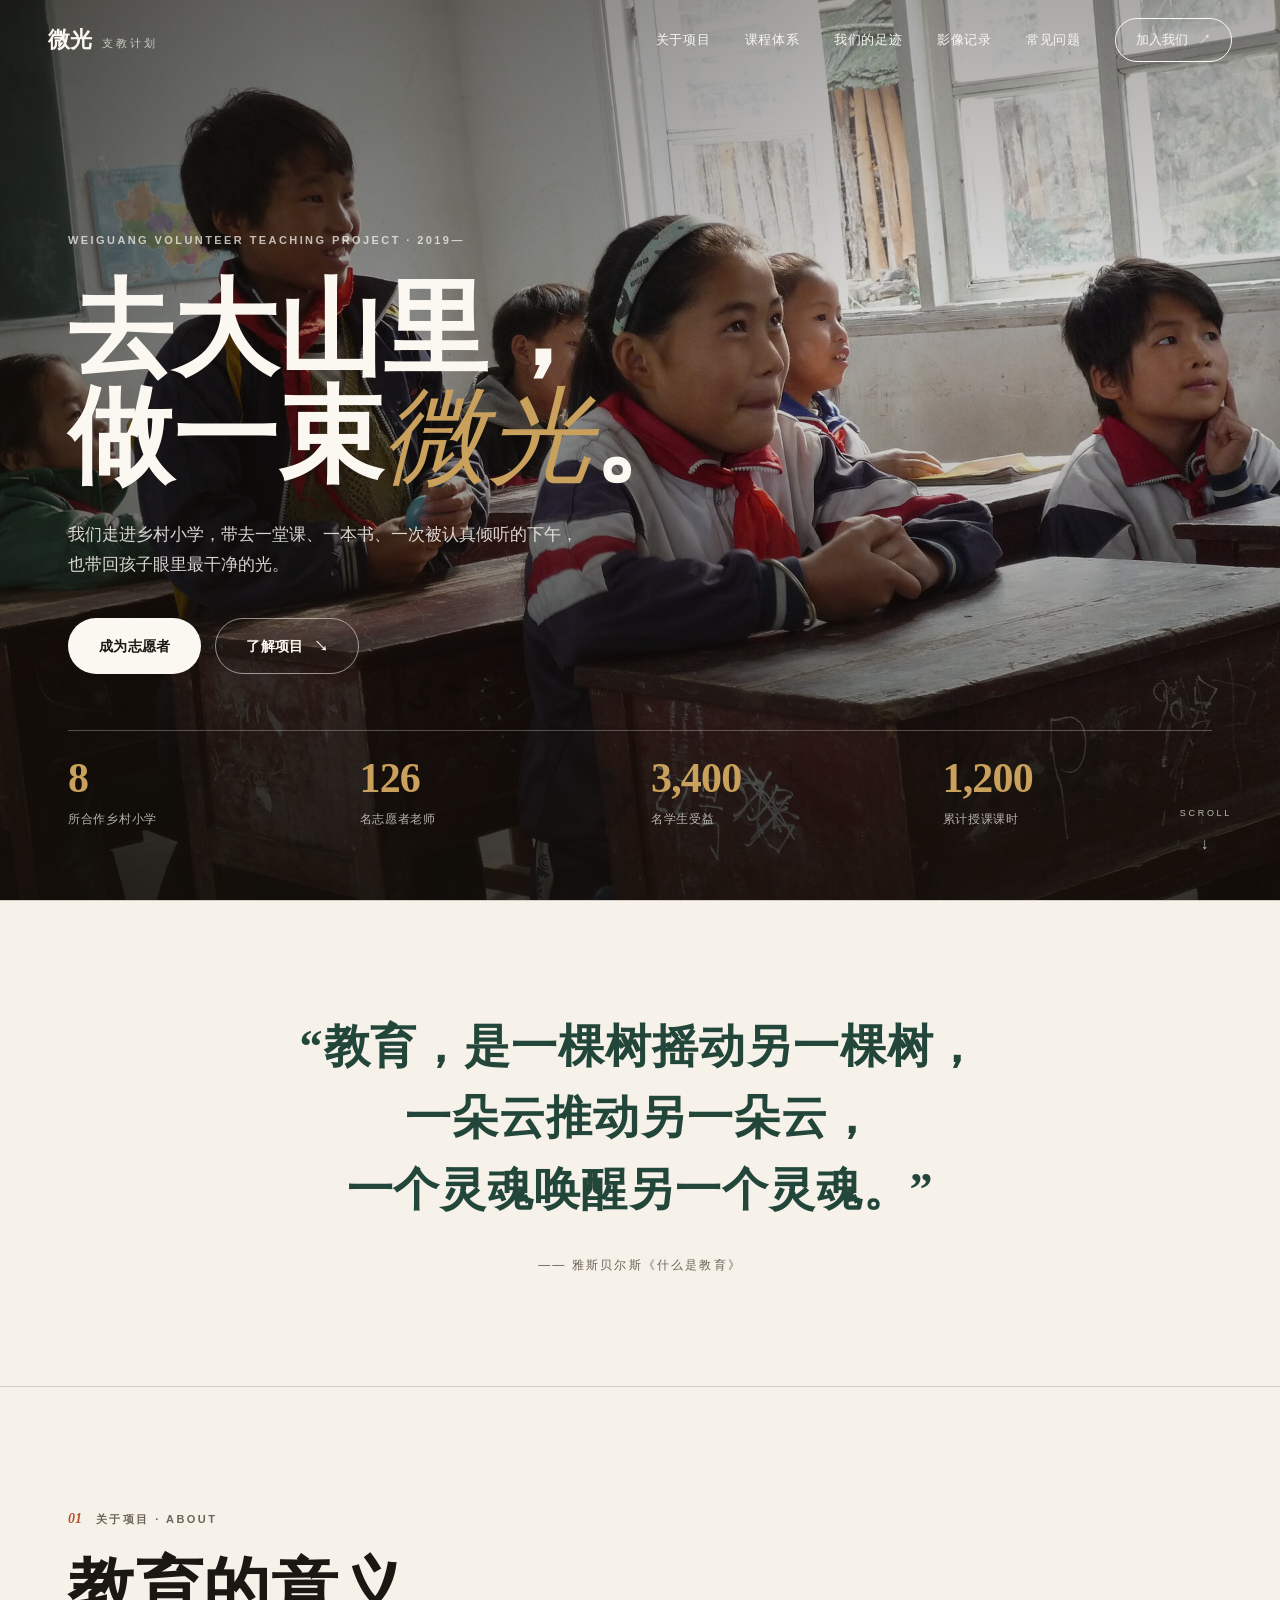
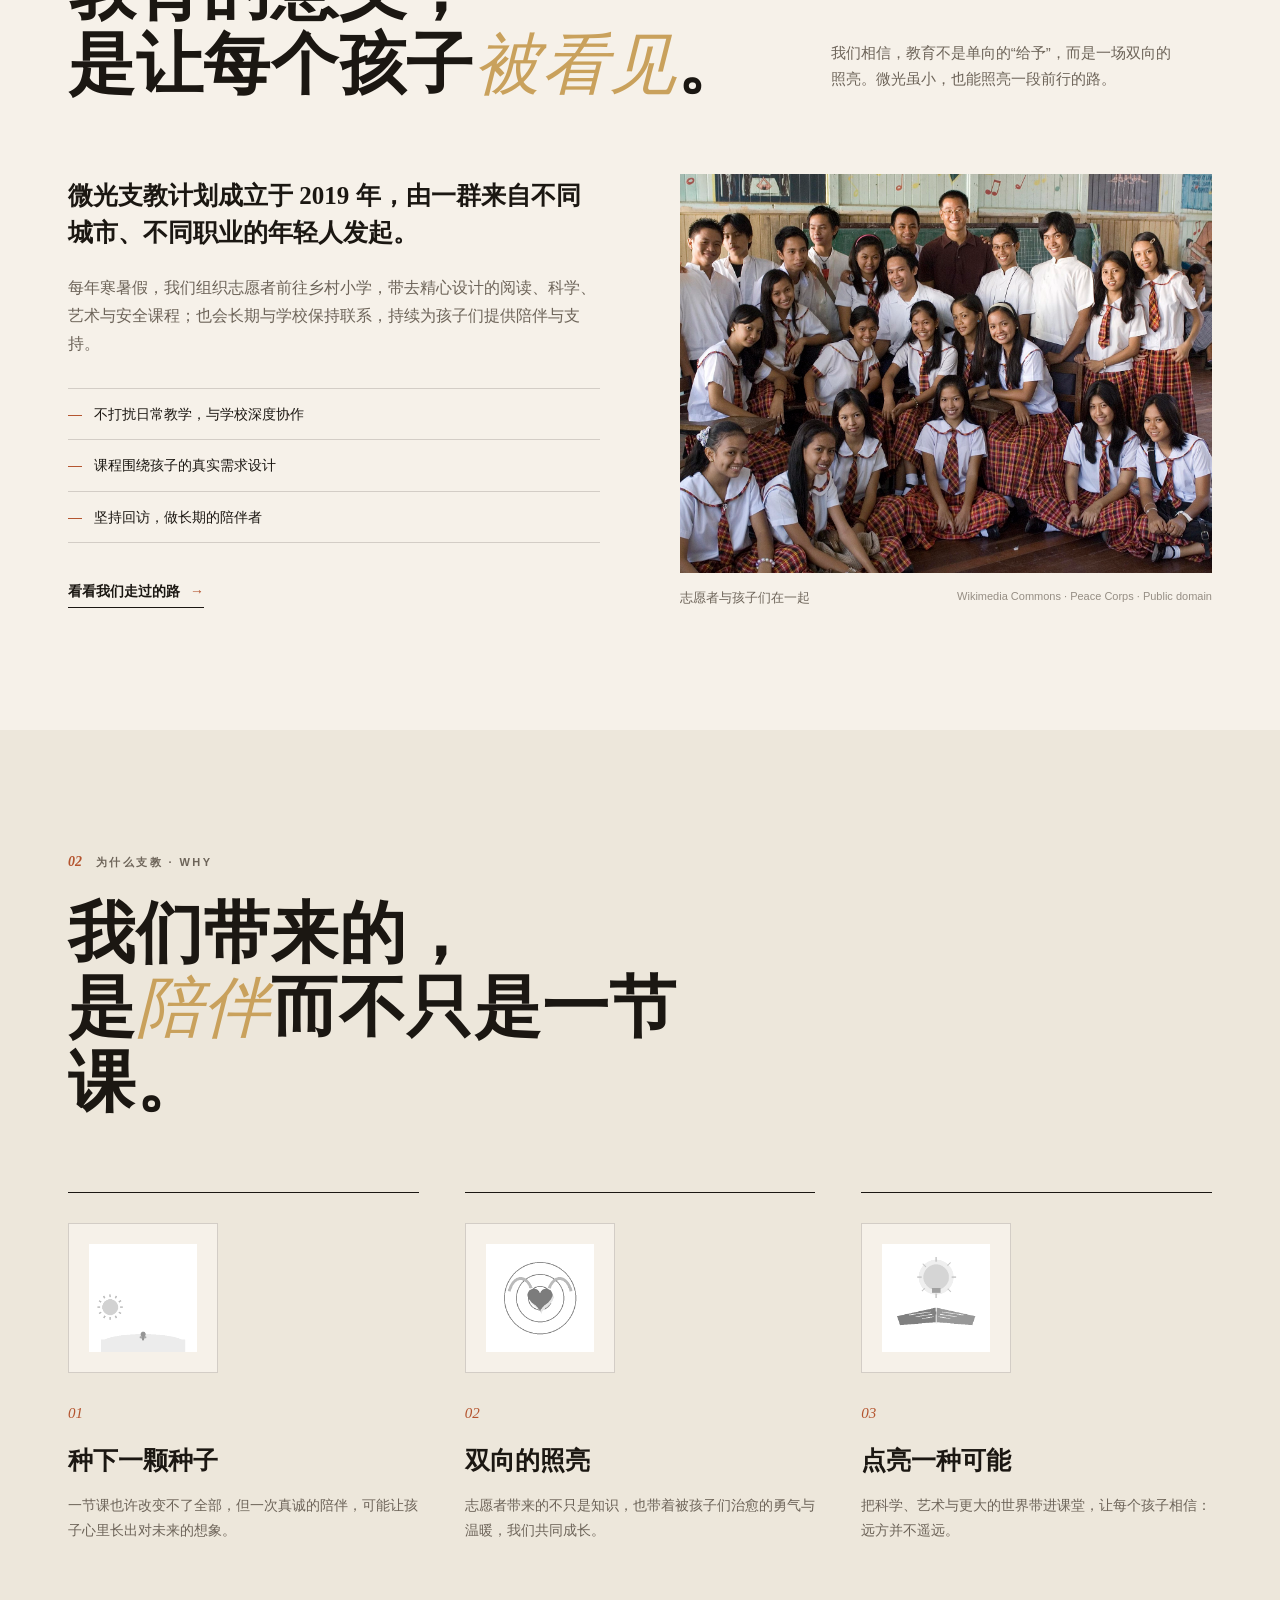
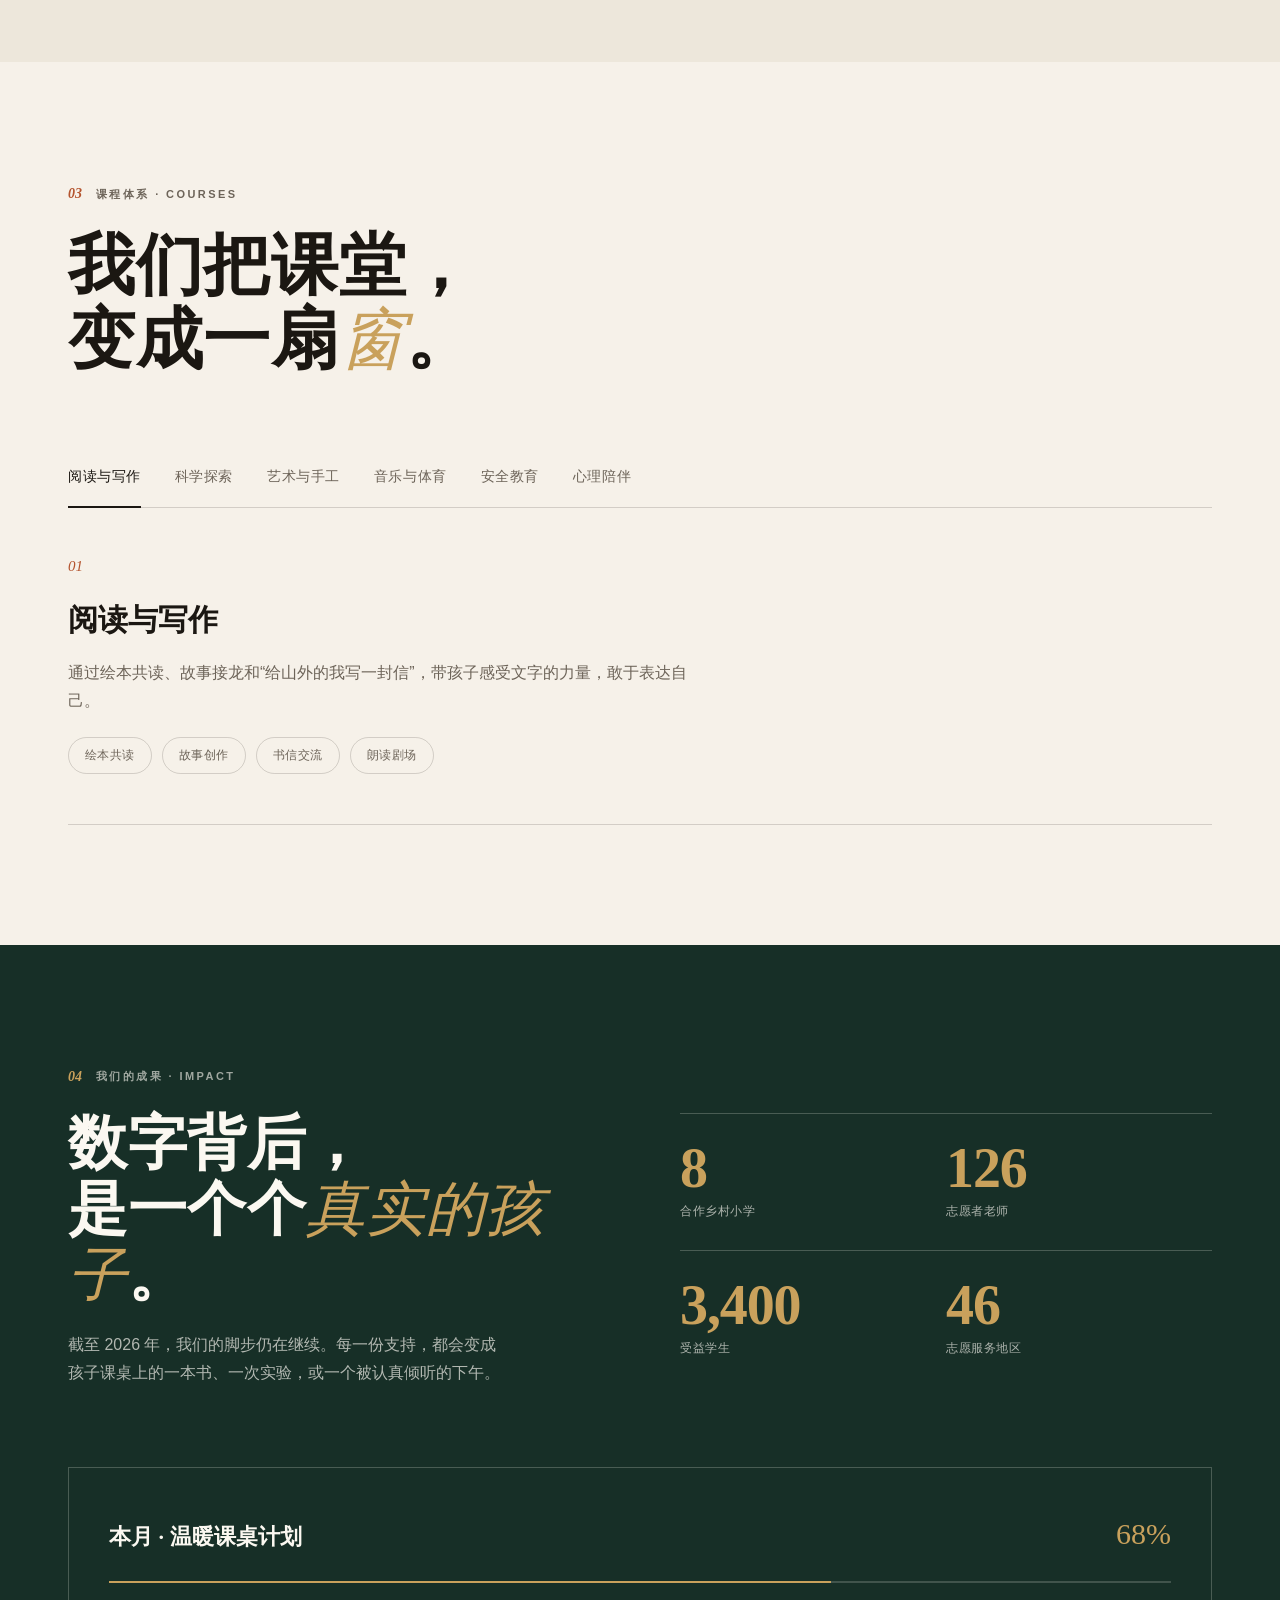
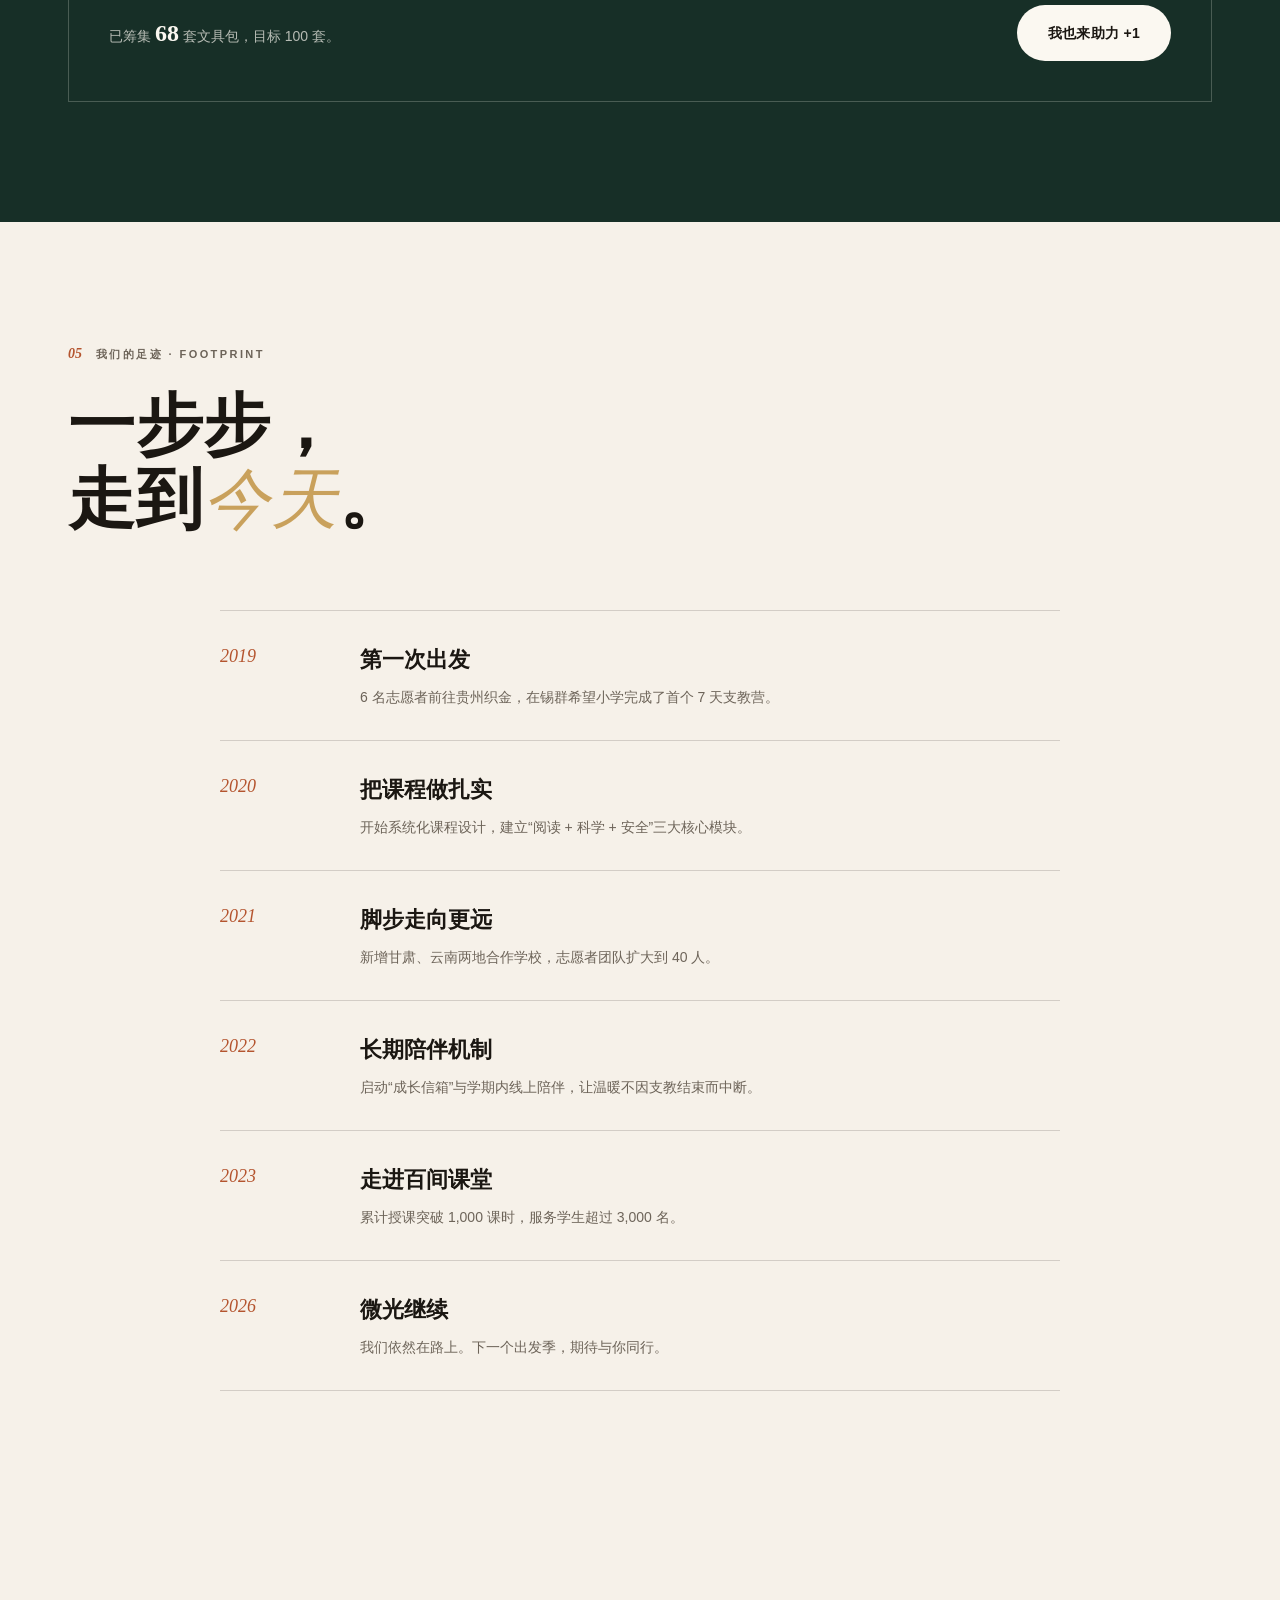
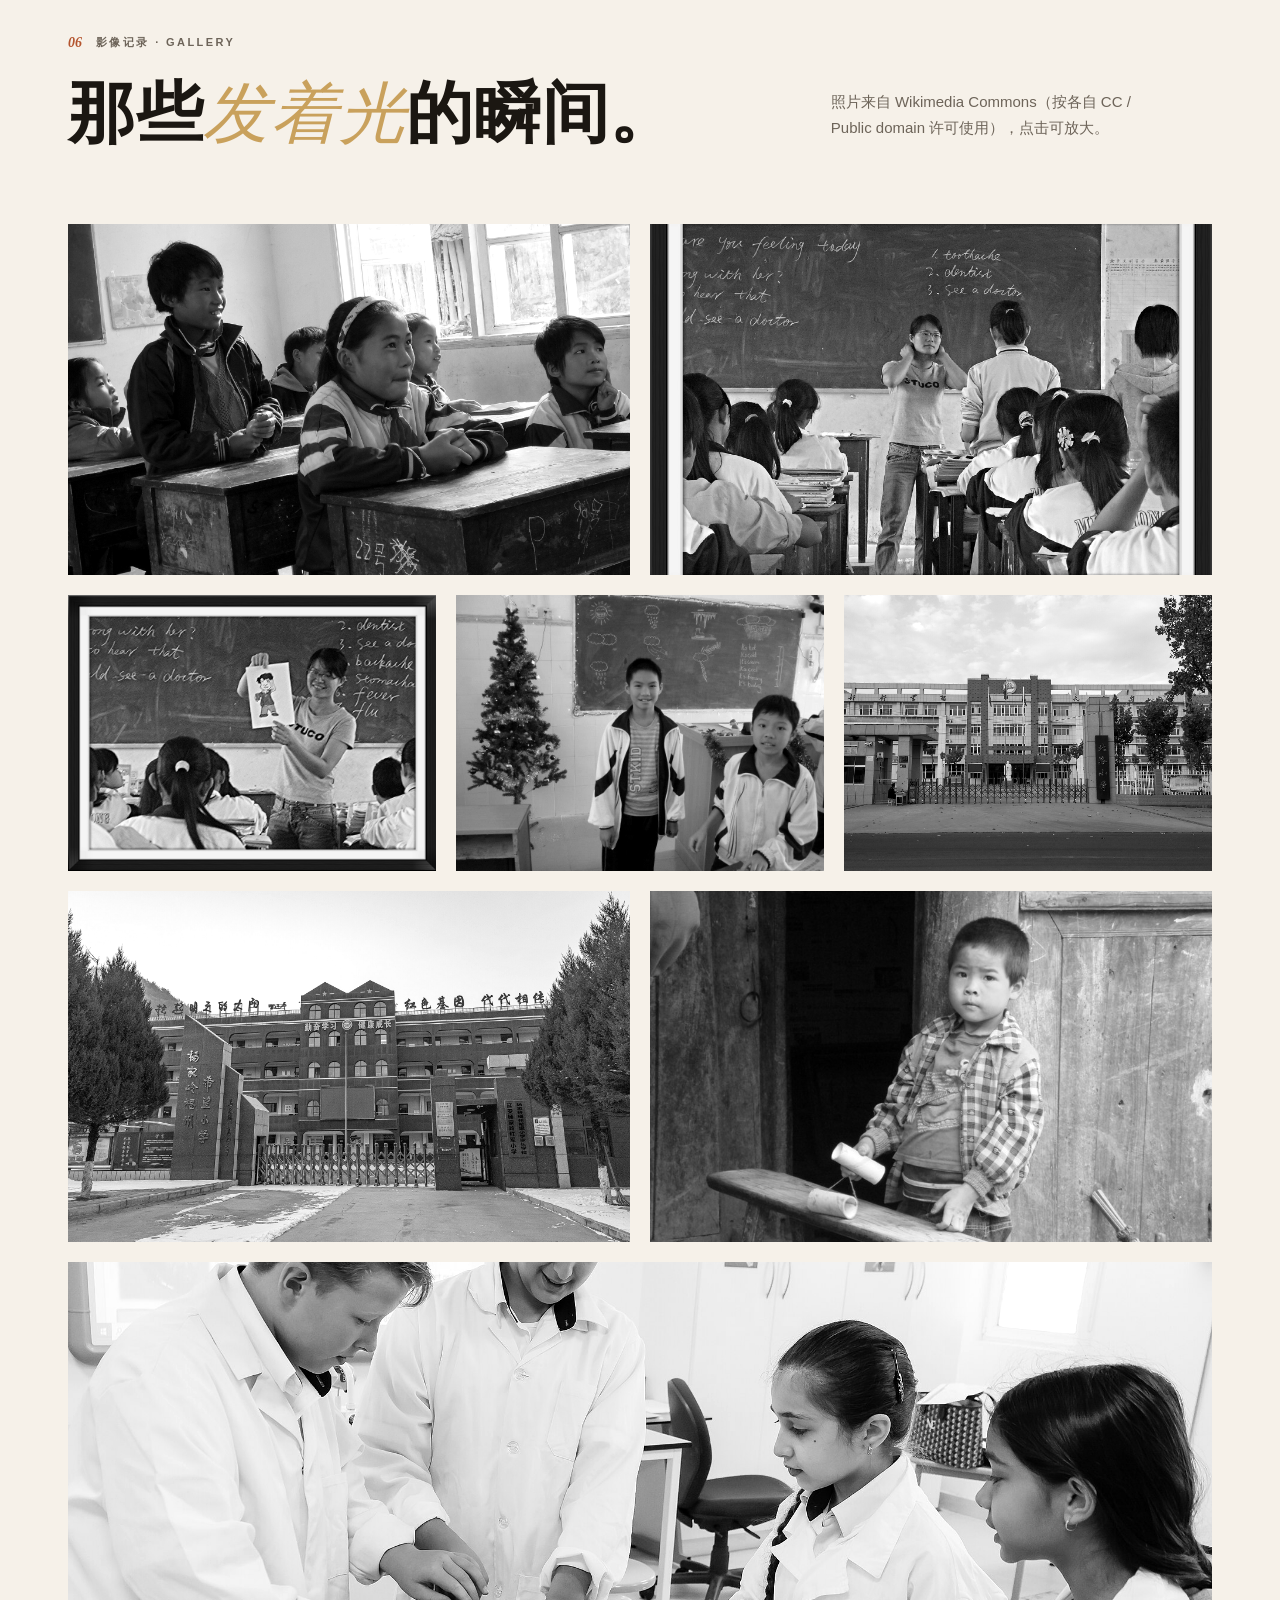
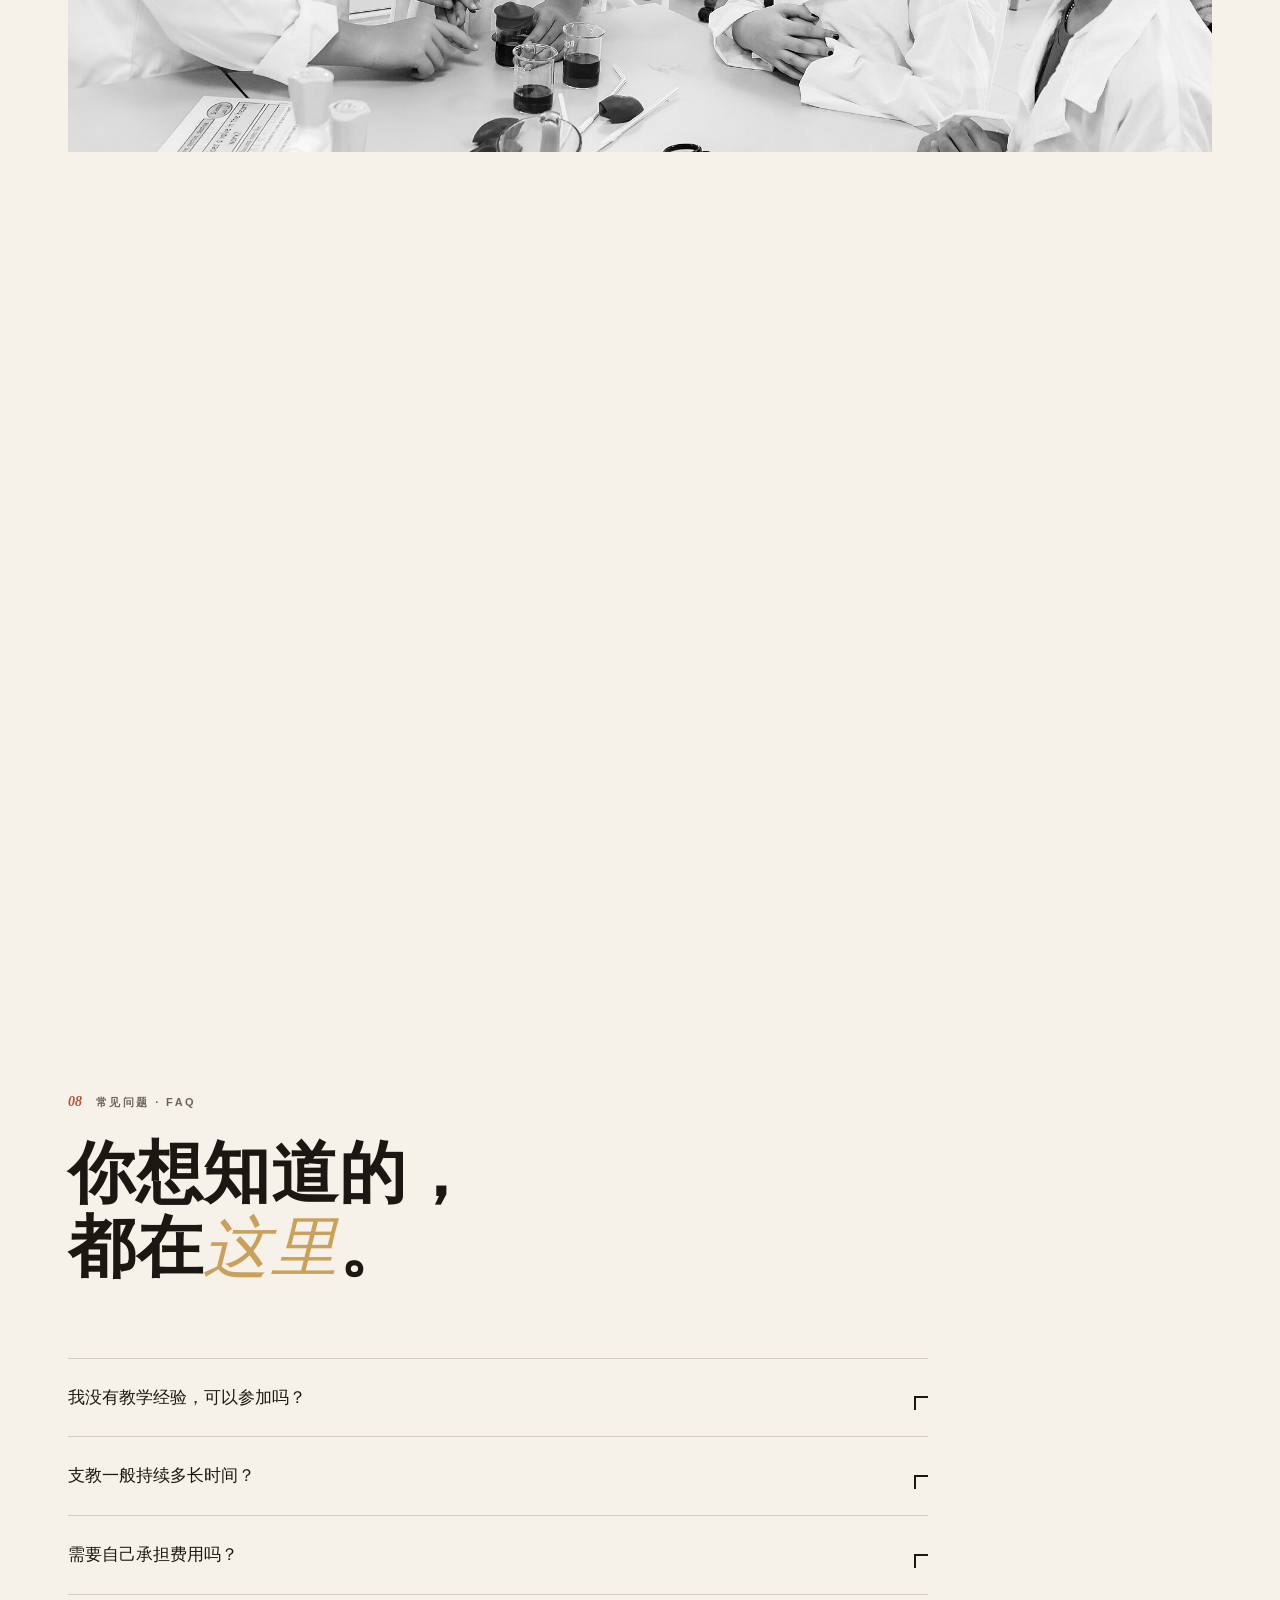
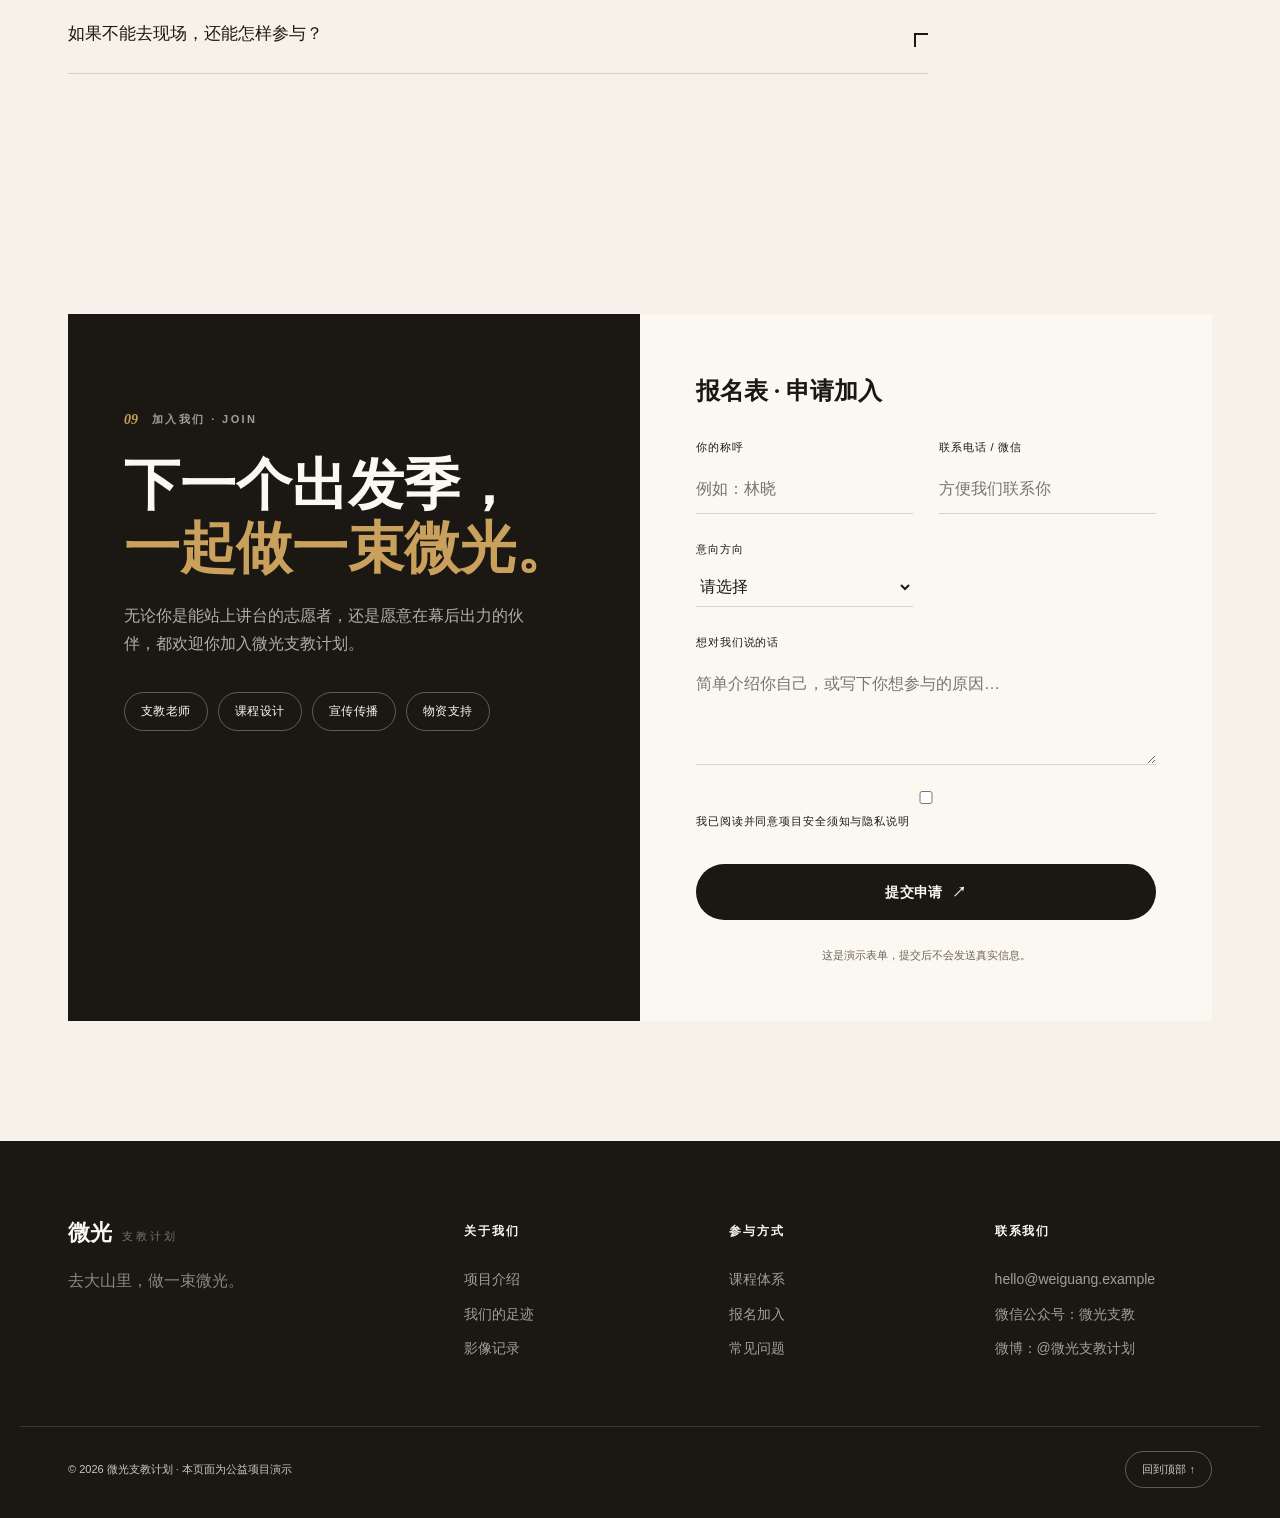
==== index.html @ 63b85543 "微光支教计划 · 公益网站初版" ====
<!doctype html>
<html lang="zh-CN">
<head>
<meta charset="UTF-8" />
<meta name="viewport" content="width=device-width, initial-scale=1.0" />
<meta name="description" content="微光支教计划：走进乡村小学，用一堂堂用心的课，陪孩子看见更大的世界。欢迎加入我们。" />
<title>微光支教计划 · 去大山里，做一束微光</title>
<link rel="icon" href="data:image/svg+xml,<svg xmlns='http://www.w3.org/2000/svg' viewBox='0 0 100 100'><text y='.9em' font-size='90'>✦</text></svg>" />
<link rel="stylesheet" href="styles.css" />
</head>
<body>
<div class="progress-bar" id="progressBar" aria-hidden="true"></div>

<header class="site-header" id="top">
  <a class="brand" href="#top" aria-label="微光支教计划 首页">
    <span class="brand-mark">微光</span>
    <span class="brand-sub">支教计划</span>
  </a>
  <button class="menu-toggle" type="button" aria-label="打开导航菜单" aria-expanded="false" aria-controls="siteNav">
    <span></span><span></span>
  </button>
  <nav class="site-nav" id="siteNav" aria-label="主导航">
    <a href="#about">关于项目</a>
    <a href="#courses">课程体系</a>
    <a href="#footprint">我们的足迹</a>
    <a href="#gallery">影像记录</a>
    <a href="#faq">常见问题</a>
    <a class="nav-cta" href="#join">加入我们 <span>↗</span></a>
  </nav>
</header>

<main>
  <!-- HERO -->
  <section class="hero" aria-labelledby="heroTitle">
    <img class="hero-bg" src="assets/photo-01.jpg" alt="" aria-hidden="true" />
    <div class="hero-overlay" aria-hidden="true"></div>
    <div class="section-shell hero-inner">
      <p class="eyebrow reveal">Weiguang Volunteer Teaching Project · 2019—</p>
      <h1 id="heroTitle" class="reveal">去大山里，<br />做一束<em>微光</em>。</h1>
      <p class="hero-sub reveal">我们走进乡村小学，带去一堂课、一本书、一次被认真倾听的下午，也带回孩子眼里最干净的光。</p>
      <div class="hero-actions reveal">
        <a class="button button-solid" href="#join">成为志愿者</a>
        <a class="button button-line" href="#about">了解项目 <span>↘</span></a>
      </div>
      <dl class="hero-stats reveal">
        <div><dt data-count="8">0</dt><dd>所合作乡村小学</dd></div>
        <div><dt data-count="126">0</dt><dd>名志愿者老师</dd></div>
        <div><dt data-count="3400">0</dt><dd>名学生受益</dd></div>
        <div><dt data-count="1200">0</dt><dd>累计授课课时</dd></div>
      </dl>
    </div>
    <a class="hero-scroll" href="#about" aria-label="向下滚动">SCROLL<span>↓</span></a>
  </section>

  <!-- QUOTE -->
  <section class="quote-band" aria-label="教育箴言">
    <div class="section-shell reveal">
      <blockquote>“教育，是一棵树摇动另一棵树，<br />一朵云推动另一朵云，<br />一个灵魂唤醒另一个灵魂。”</blockquote>
      <cite>—— 雅斯贝尔斯《什么是教育》</cite>
    </div>
  </section>

  <!-- ABOUT -->
  <section class="about section-shell" id="about" aria-labelledby="aboutTitle">
    <div class="section-heading reveal">
      <div class="heading-left">
        <p class="eyebrow"><span class="index">01</span> 关于项目 · ABOUT</p>
        <h2 id="aboutTitle">教育的意义，<br />是让每个孩子<em>被看见</em>。</h2>
      </div>
      <p class="heading-note">我们相信，教育不是单向的“给予”，而是一场双向的照亮。微光虽小，也能照亮一段前行的路。</p>
    </div>

    <div class="about-grid">
      <div class="about-text reveal">
        <p class="lead">微光支教计划成立于 2019 年，由一群来自不同城市、不同职业的年轻人发起。</p>
        <p>每年寒暑假，我们组织志愿者前往乡村小学，带去精心设计的阅读、科学、艺术与安全课程；也会长期与学校保持联系，持续为孩子们提供陪伴与支持。</p>
        <ul class="check-list">
          <li>不打扰日常教学，与学校深度协作</li>
          <li>课程围绕孩子的真实需求设计</li>
          <li>坚持回访，做长期的陪伴者</li>
        </ul>
        <a class="text-link" href="#footprint">看看我们走过的路 <span>→</span></a>
      </div>
      <figure class="about-photo reveal">
        <img src="assets/about-volunteer.jpg" alt="支教志愿者与孩子们在一起" loading="lazy" data-remote="https://commons.wikimedia.org/wiki/File:An_Education_Volunteer_with_his_high_school_students_in_the_Philippines.jpg" />
        <figcaption><span>志愿者与孩子们在一起</span><small>Wikimedia Commons · Peace Corps · Public domain</small></figcaption>
      </figure>
    </div>
  </section>

  <!-- PRINCIPLES -->
  <section class="principles" aria-labelledby="principlesTitle">
    <div class="section-shell">
      <div class="section-heading reveal">
        <div class="heading-left">
          <p class="eyebrow"><span class="index">02</span> 为什么支教 · WHY</p>
          <h2 id="principlesTitle">我们带来的，<br />是<em>陪伴</em>而不只是一节课。</h2>
        </div>
      </div>
      <div class="principle-grid">
        <article class="principle reveal">
          <div class="principle-media"><img src="assets/sprout.gif" alt="种子发芽的动画" /></div>
          <span class="principle-num">01</span>
          <h3>种下一颗种子</h3>
          <p>一节课也许改变不了全部，但一次真诚的陪伴，可能让孩子心里长出对未来的想象。</p>
        </article>
        <article class="principle reveal">
          <div class="principle-media"><img src="assets/heart-hands.gif" alt="双手托起爱心的动画" /></div>
          <span class="principle-num">02</span>
          <h3>双向的照亮</h3>
          <p>志愿者带来的不只是知识，也带着被孩子们治愈的勇气与温暖，我们共同成长。</p>
        </article>
        <article class="principle reveal">
          <div class="principle-media"><img src="assets/book-light.gif" alt="书本与灯泡发光的动画" /></div>
          <span class="principle-num">03</span>
          <h3>点亮一种可能</h3>
          <p>把科学、艺术与更大的世界带进课堂，让每个孩子相信：远方并不遥远。</p>
        </article>
      </div>
    </div>
  </section>

  <!-- COURSES -->
  <section class="courses section-shell" id="courses" aria-labelledby="coursesTitle">
    <div class="section-heading reveal">
      <div class="heading-left">
        <p class="eyebrow"><span class="index">03</span> 课程体系 · COURSES</p>
        <h2 id="coursesTitle">我们把课堂，<br />变成一扇<em>窗</em>。</h2>
      </div>
    </div>

    <div class="course-tabs reveal" role="tablist" aria-label="课程分类">
      <button class="course-tab is-active" role="tab" aria-selected="true" data-course="reading">阅读与写作</button>
      <button class="course-tab" role="tab" aria-selected="false" data-course="science">科学探索</button>
      <button class="course-tab" role="tab" aria-selected="false" data-course="art">艺术与手工</button>
      <button class="course-tab" role="tab" aria-selected="false" data-course="sports">音乐与体育</button>
      <button class="course-tab" role="tab" aria-selected="false" data-course="safety">安全教育</button>
      <button class="course-tab" role="tab" aria-selected="false" data-course="company">心理陪伴</button>
    </div>

    <div class="course-panels reveal">
      <div class="course-panel is-active" data-panel="reading">
        <span class="panel-index">01</span>
        <h3>阅读与写作</h3>
        <p>通过绘本共读、故事接龙和“给山外的我写一封信”，带孩子感受文字的力量，敢于表达自己。</p>
        <ul class="tag-list"><li>绘本共读</li><li>故事创作</li><li>书信交流</li><li>朗读剧场</li></ul>
      </div>
      <div class="course-panel" data-panel="science">
        <span class="panel-index">02</span>
        <h3>科学探索</h3>
        <p>用身边常见的材料做小实验，让抽象的物理、化学现象变得看得见、摸得着，点燃好奇心。</p>
        <ul class="tag-list"><li>动手小实验</li><li>星空观察</li><li>自然笔记</li><li>环保实践</li></ul>
      </div>
      <div class="course-panel" data-panel="art">
        <span class="panel-index">03</span>
        <h3>艺术与手工</h3>
        <p>绘画、剪纸、黏土与拼贴，让孩子自由创作，也把家乡的一草一木变成作品里的风景。</p>
        <ul class="tag-list"><li>创意绘画</li><li>传统剪纸</li><li>黏土手工</li><li>作品展览</li></ul>
      </div>
      <div class="course-panel" data-panel="sports">
        <span class="panel-index">04</span>
        <h3>音乐与体育</h3>
        <p>唱歌、律动和团队游戏，让孩子们在奔跑与节奏中学会合作，也获得自信与快乐。</p>
        <ul class="tag-list"><li>合唱与律动</li><li>趣味运动会</li><li>团队游戏</li><li>传统体育</li></ul>
      </div>
      <div class="course-panel" data-panel="safety">
        <span class="panel-index">05</span>
        <h3>安全教育</h3>
        <p>防溺水、交通安全与自我保护，用情景演练的方式，把重要的安全知识变得好记、好用。</p>
        <ul class="tag-list"><li>防溺水</li><li>交通安全</li><li>自我保护</li><li>应急演练</li></ul>
      </div>
      <div class="course-panel" data-panel="company">
        <span class="panel-index">06</span>
        <h3>心理陪伴</h3>
        <p>倾听、分享与正向鼓励，帮助留守儿童认识情绪、表达感受，建立安全感和信任。</p>
        <ul class="tag-list"><li>情绪课堂</li><li>一对一倾听</li><li>成长信箱</li><li>团体辅导</li></ul>
      </div>
    </div>
  </section>

  <!-- IMPACT -->
  <section class="impact" aria-labelledby="impactTitle">
    <div class="section-shell">
      <div class="impact-inner reveal">
        <div class="impact-copy">
          <p class="eyebrow"><span class="index">04</span> 我们的成果 · IMPACT</p>
          <h2 id="impactTitle">数字背后，<br />是一个个<em>真实的孩子</em>。</h2>
          <p class="impact-sub">截至 2026 年，我们的脚步仍在继续。每一份支持，都会变成孩子课桌上的一本书、一次实验，或一个被认真倾听的下午。</p>
        </div>
        <div class="impact-figures">
          <div><strong data-count="8">0</strong><span>合作乡村小学</span></div>
          <div><strong data-count="126">0</strong><span>志愿者老师</span></div>
          <div><strong data-count="3400">0</strong><span>受益学生</span></div>
          <div><strong data-count="46">0</strong><span>志愿服务地区</span></div>
        </div>
      </div>

      <div class="support-card reveal">
        <div class="support-head">
          <h3>本月 · 温暖课桌计划</h3>
          <span id="supportPercent">68%</span>
        </div>
        <div class="support-bar" role="progressbar" aria-valuemin="0" aria-valuemax="100" aria-valuenow="68">
          <div class="support-fill" id="supportFill" style="width:68%"></div>
        </div>
        <div class="support-foot">
          <p>已筹集 <strong id="supportCount">68</strong> 套文具包，目标 100 套。</p>
          <button class="button button-solid" id="supportBtn" type="button">我也来助力 +1</button>
        </div>
      </div>
    </div>
  </section>

  <!-- FOOTPRINT -->
  <section class="footprint section-shell" id="footprint" aria-labelledby="footprintTitle">
    <div class="section-heading reveal">
      <div class="heading-left">
        <p class="eyebrow"><span class="index">05</span> 我们的足迹 · FOOTPRINT</p>
        <h2 id="footprintTitle">一步步，<br />走到<em>今天</em>。</h2>
      </div>
    </div>

    <ol class="timeline reveal">
      <li class="timeline-item">
        <span class="timeline-year">2019</span>
        <div class="timeline-card">
          <h3>第一次出发</h3>
          <p>6 名志愿者前往贵州织金，在锡群希望小学完成了首个 7 天支教营。</p>
        </div>
      </li>
      <li class="timeline-item">
        <span class="timeline-year">2020</span>
        <div class="timeline-card">
          <h3>把课程做扎实</h3>
          <p>开始系统化课程设计，建立“阅读 + 科学 + 安全”三大核心模块。</p>
        </div>
      </li>
      <li class="timeline-item">
        <span class="timeline-year">2021</span>
        <div class="timeline-card">
          <h3>脚步走向更远</h3>
          <p>新增甘肃、云南两地合作学校，志愿者团队扩大到 40 人。</p>
        </div>
      </li>
      <li class="timeline-item">
        <span class="timeline-year">2022</span>
        <div class="timeline-card">
          <h3>长期陪伴机制</h3>
          <p>启动“成长信箱”与学期内线上陪伴，让温暖不因支教结束而中断。</p>
        </div>
      </li>
      <li class="timeline-item">
        <span class="timeline-year">2023</span>
        <div class="timeline-card">
          <h3>走进百间课堂</h3>
          <p>累计授课突破 1,000 课时，服务学生超过 3,000 名。</p>
        </div>
      </li>
      <li class="timeline-item">
        <span class="timeline-year">2026</span>
        <div class="timeline-card">
          <h3>微光继续</h3>
          <p>我们依然在路上。下一个出发季，期待与你同行。</p>
        </div>
      </li>
    </ol>
  </section>

  <!-- GALLERY -->
  <section class="gallery section-shell" id="gallery" aria-labelledby="galleryTitle">
    <div class="section-heading reveal">
      <div class="heading-left">
        <p class="eyebrow"><span class="index">06</span> 影像记录 · GALLERY</p>
        <h2 id="galleryTitle">那些<em>发着光</em>的瞬间。</h2>
      </div>
      <p class="heading-note">照片来自 Wikimedia Commons（按各自 CC / Public domain 许可使用），点击可放大。</p>
    </div>

    <div class="gallery-grid reveal">
      <figure class="gallery-item" data-caption="贵州 · 西江 — 乡村课堂">
        <img src="assets/photo-01.jpg" alt="贵州西江乡村课堂" loading="lazy" data-remote="https://commons.wikimedia.org/wiki/File:Students_learning_in_China_(6416178725).jpg" />
        <figcaption><span>01</span> 贵州 · 西江 — 乡村课堂</figcaption>
      </figure>
      <figure class="gallery-item" data-caption="广西 · 龙州 — 英语课堂">
        <img src="assets/photo-02.jpg" alt="广西龙州民族中学英语课堂" loading="lazy" data-remote="https://commons.wikimedia.org/wiki/File:English_classes_for_ethnic_Zhuang_students_in_Longzhou_County_Ethnic_School,_Guangxi_2006_a.jpg" />
        <figcaption><span>02</span> 广西 · 龙州 — 英语课堂</figcaption>
      </figure>
      <figure class="gallery-item" data-caption="广西 · 龙州 — 课堂上的孩子们">
        <img src="assets/photo-03.jpg" alt="广西龙州课堂上的孩子们" loading="lazy" data-remote="https://commons.wikimedia.org/wiki/File:English_classes_for_ethnic_Zhuang_students_in_Longzhou_County_Ethnic_School,_Guangxi_2006_b.jpg" />
        <figcaption><span>03</span> 广西 · 龙州 — 课堂上的孩子们</figcaption>
      </figure>
      <figure class="gallery-item" data-caption="广西 · 阳朔 — 英语课堂">
        <img src="assets/photo-04.jpg" alt="广西阳朔英语课堂" loading="lazy" data-remote="https://commons.wikimedia.org/wiki/File:English_classes_in_Yangshuo,_Guangxi,_2012_b.jpg" />
        <figcaption><span>04</span> 广西 · 阳朔 — 英语课堂</figcaption>
      </figure>
      <figure class="gallery-item" data-caption="乡村小学 · 校园">
        <img src="assets/photo-05.jpg" alt="北洛小学校园" loading="lazy" data-remote="https://commons.wikimedia.org/wiki/File:Beiluo_Primary_School_01.jpg" />
        <figcaption><span>05</span> 乡村小学 · 校园</figcaption>
      </figure>
      <figure class="gallery-item" data-caption="杨家岭福州希望小学">
        <img src="assets/photo-06.jpg" alt="杨家岭福州希望小学校舍" loading="lazy" data-remote="https://commons.wikimedia.org/wiki/File:Yangjialing_Fuzhou_Hope_Primary_School_(20260131080905).jpg" />
        <figcaption><span>06</span> 杨家岭福州希望小学</figcaption>
      </figure>
      <figure class="gallery-item" data-caption="贵州 · 织金 — 希望小学的孩子">
        <img src="assets/photo-07.jpg" alt="贵州织金希望小学的孩子" loading="lazy" data-remote="https://commons.wikimedia.org/wiki/File:Xiqun200806.JPG" />
        <figcaption><span>07</span> 贵州 · 织金 — 希望小学的孩子</figcaption>
      </figure>
      <figure class="gallery-item" data-caption="科学实验课 · 动手探索">
        <img src="assets/photo-08.jpg" alt="学生在做科学实验" loading="lazy" data-remote="https://commons.wikimedia.org/wiki/File:UIS_Science_Lab.jpg" />
        <figcaption><span>08</span> 科学实验课 · 动手探索</figcaption>
      </figure>
    </div>
  </section>

  <!-- VOICES -->
  <section class="voices" aria-labelledby="voicesTitle">
    <div class="section-shell">
      <div class="section-heading center reveal">
        <div class="heading-left">
          <p class="eyebrow"><span class="index">07</span> 志愿者说 · VOICES</p>
          <h2 id="voicesTitle">他们带回了<em>光</em>。</h2>
        </div>
      </div>

      <div class="carousel reveal">
        <div class="carousel-viewport">
          <article class="voice-slide">
            <p class="voice-quote">“离开那天，孩子们追着车跑，我才明白，不是我教会了他们什么，是他们让我重新学会了真诚。”</p>
            <div class="voice-author"><strong>林老师</strong><small>2023 年贵州队 · 阅读课</small></div>
          </article>
          <article class="voice-slide">
            <p class="voice-quote">“一个小男孩第一次成功点亮了电路板，眼睛亮得像星星。那一刻，我确信微光真的会变成星光。”</p>
            <div class="voice-author"><strong>陈老师</strong><small>2024 年甘肃队 · 科学课</small></div>
          </article>
          <article class="voice-slide">
            <p class="voice-quote">“成长信箱里收到的第一封回信我读了很久。陪伴是相互的，我们都在被温暖。”</p>
            <div class="voice-author"><strong>周老师</strong><small>2025 年云南队 · 心理陪伴</small></div>
          </article>
        </div>
        <div class="carousel-controls">
          <button type="button" class="carousel-btn" data-dir="-1" aria-label="上一条">←</button>
          <div class="carousel-dots" role="tablist" aria-label="切换志愿者感言"></div>
          <button type="button" class="carousel-btn" data-dir="1" aria-label="下一条">→</button>
        </div>
      </div>
    </div>
  </section>

  <!-- FAQ -->
  <section class="faq section-shell" id="faq" aria-labelledby="faqTitle">
    <div class="section-heading reveal">
      <div class="heading-left">
        <p class="eyebrow"><span class="index">08</span> 常见问题 · FAQ</p>
        <h2 id="faqTitle">你想知道的，<br />都在<em>这里</em>。</h2>
      </div>
    </div>

    <div class="faq-list reveal">
      <div class="faq-item">
        <button class="faq-question" aria-expanded="false">我没有教学经验，可以参加吗？<span></span></button>
        <div class="faq-answer"><p>完全可以。出发前我们会进行统一的课程培训与备课指导，并提供标准化教案。你需要的只是耐心和真诚。</p></div>
      </div>
      <div class="faq-item">
        <button class="faq-question" aria-expanded="false">支教一般持续多长时间？<span></span></button>
        <div class="faq-answer"><p>常规支教营为 7–14 天，集中在寒暑假。此外还有学期内的线上陪伴项目，可根据你的时间灵活参与。</p></div>
      </div>
      <div class="faq-item">
        <button class="faq-question" aria-expanded="false">需要自己承担费用吗？<span></span></button>
        <div class="faq-answer"><p>往返交通与基础食宿由项目统一安排并给予补贴；个人生活用品需自备。我们也会为志愿者购买保险。</p></div>
      </div>
      <div class="faq-item">
        <button class="faq-question" aria-expanded="false">如果不能去现场，还能怎样参与？<span></span></button>
        <div class="faq-answer"><p>你可以参与课程设计、宣传传播、物资捐赠或线上陪伴。每一份力量都很重要。</p></div>
      </div>
    </div>
  </section>

  <!-- JOIN -->
  <section class="join section-shell" id="join" aria-labelledby="joinTitle">
    <div class="join-inner reveal">
      <div class="join-copy">
        <p class="eyebrow"><span class="index">09</span> 加入我们 · JOIN</p>
        <h2 id="joinTitle">下一个出发季，<br /><span>一起做一束微光。</span></h2>
        <p>无论你是能站上讲台的志愿者，还是愿意在幕后出力的伙伴，都欢迎你加入微光支教计划。</p>
        <div class="join-roles">
          <span>支教老师</span>
          <span>课程设计</span>
          <span>宣传传播</span>
          <span>物资支持</span>
        </div>
      </div>

      <form class="join-form" id="joinForm" novalidate>
        <h3>报名表 · 申请加入</h3>
        <label><span>你的称呼</span><input type="text" name="name" placeholder="例如：林晓" required /></label>
        <label><span>联系电话 / 微信</span><input type="text" name="contact" placeholder="方便我们联系你" required /></label>
        <label><span>意向方向</span>
          <select name="role" required>
            <option value="">请选择</option>
            <option>支教老师</option>
            <option>课程设计</option>
            <option>宣传传播</option>
            <option>物资支持</option>
          </select>
        </label>
        <label class="full"><span>想对我们说的话</span><textarea name="message" rows="3" placeholder="简单介绍你自己，或写下你想参与的原因…"></textarea></label>
        <label class="full checkbox"><input type="checkbox" required /><span>我已阅读并同意项目安全须知与隐私说明</span></label>
        <button class="button button-dark full" type="submit">提交申请 <span>↗</span></button>
        <p class="form-note" id="formNote">这是演示表单，提交后不会发送真实信息。</p>
      </form>
    </div>
  </section>
</main>

<footer class="site-footer">
  <div class="section-shell footer-grid">
    <div class="footer-brand">
      <a class="brand" href="#top"><span class="brand-mark">微光</span><span class="brand-sub">支教计划</span></a>
      <p>去大山里，做一束微光。</p>
    </div>
    <div class="footer-col">
      <h4>关于我们</h4>
      <a href="#about">项目介绍</a>
      <a href="#footprint">我们的足迹</a>
      <a href="#gallery">影像记录</a>
    </div>
    <div class="footer-col">
      <h4>参与方式</h4>
      <a href="#courses">课程体系</a>
      <a href="#join">报名加入</a>
      <a href="#faq">常见问题</a>
    </div>
    <div class="footer-col">
      <h4>联系我们</h4>
      <a href="mailto:hello@weiguang.example">hello@weiguang.example</a>
      <a href="#">微信公众号：微光支教</a>
      <a href="#">微博：@微光支教计划</a>
    </div>
  </div>
  <div class="section-shell footer-bottom">
    <span>© <span id="year"></span> 微光支教计划 · 本页面为公益项目演示</span>
    <button class="back-top" type="button" id="backTop" aria-label="回到顶部">回到顶部 ↑</button>
  </div>
</footer>

<div class="lightbox" id="lightbox" aria-hidden="true" role="dialog" aria-label="图片查看器">
  <button class="lightbox-close" id="lightboxClose" aria-label="关闭">×</button>
  <button class="lightbox-nav lightbox-prev" id="lightboxPrev" aria-label="上一张">‹</button>
  <figure class="lightbox-figure">
    <img id="lightboxImg" src="" alt="" />
    <figcaption id="lightboxCaption"></figcaption>
  </figure>
  <button class="lightbox-nav lightbox-next" id="lightboxNext" aria-label="下一张">›</button>
</div>

<script src="script.js"></script>
</body>
</html>
---- styles.css ----
:root {
  --paper: #F6F1E9;
  --paper-2: #EDE7DB;
  --ink: #1B1712;
  --muted: #6D6459;
  --line: rgba(27, 23, 18, 0.16);
  --green: #23463A;
  --green-2: #172F27;
  --rust: #B4542E;
  --gold: #C9A15C;
  --cream: #FBF8F1;
  --serif: "Songti SC", "STSong", "Noto Serif CJK SC", "SimSun", serif;
  --sans: "PingFang SC", "Hiragino Sans GB", "Microsoft YaHei", "Helvetica Neue", Arial, sans-serif;
}

* { box-sizing: border-box; margin: 0; padding: 0; }

html { overflow-x: hidden; scroll-behavior: smooth; }

body {
  background: var(--paper);
  color: var(--ink);
  font-family: var(--sans);
  font-size: 16px;
  line-height: 1.75;
  overflow-x: hidden;
  -webkit-font-smoothing: antialiased;
}

body.menu-open { overflow: hidden; }

a { color: inherit; text-decoration: none; }
ul, ol { list-style: none; }
button, input, textarea, select { color: inherit; font: inherit; }
button { cursor: pointer; }
img { display: block; max-width: 100%; }
::selection { background: var(--rust); color: var(--cream); }

.section-shell { margin: 0 auto; max-width: 1240px; padding-left: 48px; padding-right: 48px; width: 100%; }

/* ---------- Progress bar ---------- */
.progress-bar {
  background: var(--gold);
  height: 2px;
  left: 0;
  position: fixed;
  top: 0;
  transform: scaleX(0);
  transform-origin: left;
  transition: transform 120ms linear;
  width: 100%;
  z-index: 200;
}

/* ---------- Header ---------- */
.site-header {
  align-items: center;
  color: var(--cream);
  display: flex;
  height: 80px;
  justify-content: space-between;
  left: 0;
  padding: 0 48px;
  position: fixed;
  right: 0;
  top: 0;
  transition: background 300ms ease, color 300ms ease, border-color 300ms ease;
  z-index: 120;
}

.site-header.scrolled {
  background: rgba(246, 241, 233, 0.9);
  backdrop-filter: blur(16px);
  border-bottom: 1px solid var(--line);
  color: var(--ink);
}

.brand { align-items: baseline; display: inline-flex; gap: 9px; line-height: 1; }
.brand-mark { font-family: var(--serif); font-size: 22px; font-weight: 700; letter-spacing: 0.02em; }
.brand-sub { color: currentColor; font-size: 11px; letter-spacing: 0.28em; opacity: 0.72; text-transform: uppercase; }

.site-nav { align-items: center; display: flex; gap: 34px; }
.site-nav > a:not(.nav-cta) { font-size: 13px; letter-spacing: 0.06em; position: relative; }
.site-nav > a:not(.nav-cta)::after {
  background: currentColor;
  bottom: -6px;
  content: "";
  height: 1px;
  left: 0;
  position: absolute;
  transform: scaleX(0);
  transform-origin: right;
  transition: transform 240ms ease;
  width: 100%;
}
.site-nav > a:not(.nav-cta):hover::after { transform: scaleX(1); transform-origin: left; }

.nav-cta {
  border: 1px solid currentColor;
  border-radius: 100px;
  display: inline-flex;
  font-size: 13px;
  gap: 10px;
  padding: 10px 20px;
  transition: background 220ms ease, color 220ms ease;
}
.nav-cta:hover { background: var(--cream); color: var(--ink); }
.site-header.scrolled .nav-cta:hover { background: var(--ink); color: var(--cream); }

.menu-toggle { background: none; border: 0; display: none; height: 40px; position: relative; width: 40px; }
.menu-toggle span {
  background: currentColor;
  height: 1px;
  left: 8px;
  position: absolute;
  transition: transform 240ms ease, top 240ms ease;
  width: 24px;
}
.menu-toggle span:first-child { top: 15px; }
.menu-toggle span:last-child { top: 24px; }
.menu-open .menu-toggle span:first-child { top: 20px; transform: rotate(45deg); }
.menu-open .menu-toggle span:last-child { top: 20px; transform: rotate(-45deg); }

/* ---------- Hero ---------- */
.hero {
  align-items: flex-end;
  display: flex;
  min-height: 100svh;
  overflow: hidden;
  padding: 150px 0 70px;
  position: relative;
}

.hero-bg {
  height: 100%;
  inset: 0;
  object-fit: cover;
  position: absolute;
  width: 100%;
  z-index: 0;
}

.hero-overlay {
  background:
    linear-gradient(180deg, rgba(20, 15, 10, 0.32) 0%, rgba(20, 15, 10, 0.05) 42%, rgba(20, 15, 10, 0.78) 100%),
    linear-gradient(90deg, rgba(20, 15, 10, 0.55) 0%, rgba(20, 15, 10, 0.05) 70%);
  inset: 0;
  position: absolute;
  z-index: 1;
}

.hero-inner { position: relative; width: 100%; z-index: 2; }

.hero .eyebrow { color: rgba(251, 248, 241, 0.72); }

.hero h1 {
  color: var(--cream);
  font-family: var(--serif);
  font-size: clamp(52px, 8.2vw, 116px);
  font-weight: 700;
  letter-spacing: 0;
  line-height: 1.02;
  margin: 26px 0 30px;
  max-width: 12em;
}

.hero h1 em, h2 em { color: var(--gold); font-style: italic; font-weight: 500; }

.hero-sub {
  color: rgba(251, 248, 241, 0.85);
  font-size: 17px;
  max-width: 520px;
}

.hero-actions { display: flex; flex-wrap: wrap; gap: 14px; margin-top: 38px; }

.button {
  align-items: center;
  border: 1px solid transparent;
  border-radius: 100px;
  display: inline-flex;
  font-size: 14px;
  font-weight: 600;
  gap: 10px;
  justify-content: center;
  letter-spacing: 0.02em;
  padding: 15px 30px;
  transition: transform 200ms ease, background 200ms ease, color 200ms ease, border-color 200ms ease;
}
.button:hover { transform: translateY(-2px); }

.button-solid { background: var(--cream); color: var(--ink); }
.button-solid:hover { background: #fff; }
.button-line { border-color: rgba(251, 248, 241, 0.55); color: var(--cream); }
.button-line:hover { background: var(--cream); color: var(--ink); }
.button-dark { background: var(--ink); color: var(--cream); }
.button-dark:hover { background: var(--green); }

.hero-stats {
  border-top: 1px solid rgba(251, 248, 241, 0.28);
  display: grid;
  gap: 22px;
  grid-template-columns: repeat(4, 1fr);
  margin-top: 56px;
  padding-top: 26px;
}

.hero-stats dt { color: var(--gold); font-family: var(--serif); font-size: 42px; font-weight: 600; letter-spacing: -0.02em; line-height: 1; }
.hero-stats dd { color: rgba(251, 248, 241, 0.7); font-size: 12px; letter-spacing: 0.06em; margin-top: 10px; }

.hero-scroll {
  align-items: center;
  bottom: 42px;
  color: rgba(251, 248, 241, 0.72);
  display: inline-flex;
  flex-direction: column;
  font-size: 9px;
  gap: 8px;
  letter-spacing: 0.3em;
  position: absolute;
  right: 48px;
  z-index: 2;
}
.hero-scroll span { font-size: 16px; }

/* ---------- Eyebrow / headings ---------- */
.eyebrow {
  align-items: center;
  color: var(--muted);
  display: flex;
  font-size: 11px;
  font-weight: 600;
  letter-spacing: 0.22em;
  text-transform: uppercase;
}
.index { color: var(--rust); font-family: var(--serif); font-size: 14px; font-style: italic; letter-spacing: 0; margin-right: 14px; text-transform: none; }

.section-heading {
  align-items: flex-end;
  display: grid;
  gap: 48px;
  grid-template-columns: 1.5fr 0.8fr;
  margin-bottom: 72px;
}
.section-heading.center { grid-template-columns: 1fr; justify-items: start; }
.section-heading h2 {
  font-family: var(--serif);
  font-size: clamp(38px, 5.2vw, 68px);
  font-weight: 600;
  letter-spacing: 0.01em;
  line-height: 1.12;
  margin-top: 22px;
}
.heading-note { align-self: flex-end; color: var(--muted); font-size: 15px; max-width: 340px; padding-bottom: 10px; }

section { padding: 120px 0; }

/* ---------- Quote band ---------- */
.quote-band {
  background: var(--paper);
  border-bottom: 1px solid var(--line);
  border-top: 1px solid var(--line);
  padding: 110px 0;
  text-align: center;
}
.quote-band blockquote {
  color: var(--green);
  font-family: var(--serif);
  font-size: clamp(24px, 3.6vw, 46px);
  font-weight: 600;
  letter-spacing: 0.02em;
  line-height: 1.55;
}
.quote-band cite {
  color: var(--muted);
  display: block;
  font-size: 12px;
  font-style: normal;
  letter-spacing: 0.18em;
  margin-top: 30px;
}

/* ---------- About ---------- */
.about-grid { align-items: center; display: grid; gap: 80px; grid-template-columns: 1fr 1fr; }

.about-text .lead {
  color: var(--ink);
  font-family: var(--serif);
  font-size: 25px;
  font-weight: 600;
  line-height: 1.5;
  margin-bottom: 22px;
}
.about-text p { color: var(--muted); }
.about-text p + p { margin-top: 14px; }

.check-list { margin: 30px 0 34px; }
.check-list li {
  align-items: center;
  border-top: 1px solid var(--line);
  display: flex;
  font-size: 14px;
  gap: 12px;
  padding: 13px 0;
}
.check-list li:last-child { border-bottom: 1px solid var(--line); }
.check-list li::before { color: var(--rust); content: "—"; }

.text-link {
  border-bottom: 1px solid var(--ink);
  display: inline-block;
  font-size: 14px;
  font-weight: 600;
  padding-bottom: 3px;
  transition: color 180ms ease, border-color 180ms ease;
}
.text-link span { color: var(--rust); margin-left: 6px; }
.text-link:hover { color: var(--rust); border-color: var(--rust); }

.about-photo { position: relative; }
.about-photo img {
  aspect-ratio: 4 / 3;
  filter: saturate(0.9);
  height: 100%;
  object-fit: cover;
  width: 100%;
}
.about-photo figcaption {
  display: flex;
  justify-content: space-between;
  margin-top: 14px;
}
.about-photo figcaption span { color: var(--muted); font-size: 13px; }
.about-photo figcaption small { color: var(--muted); font-size: 11px; opacity: 0.7; }

/* ---------- Principles ---------- */
.principles { background: var(--paper-2); }
.principle-grid { display: grid; gap: 46px; grid-template-columns: repeat(3, 1fr); }
.principle { border-top: 1px solid var(--ink); padding-top: 30px; }
.principle-media {
  align-items: center;
  background: var(--paper);
  border: 1px solid var(--line);
  display: flex;
  height: 150px;
  justify-content: center;
  margin-bottom: 26px;
  overflow: hidden;
  width: 150px;
}
.principle-media img { filter: grayscale(1) contrast(1.04); height: 108px; object-fit: contain; transition: filter 260ms ease; width: 108px; }
.principle:hover .principle-media img { filter: grayscale(0); }
.principle-num { color: var(--rust); font-family: var(--serif); font-size: 15px; font-style: italic; }
.principle h3 { font-family: var(--serif); font-size: 25px; font-weight: 600; margin: 12px 0 10px; }
.principle p { color: var(--muted); font-size: 14px; }

/* ---------- Courses ---------- */
.course-tabs {
  border-bottom: 1px solid var(--line);
  display: flex;
  flex-wrap: wrap;
  gap: 34px;
}
.course-tab {
  background: none;
  border: 0;
  border-bottom: 2px solid transparent;
  color: var(--muted);
  font-size: 14px;
  letter-spacing: 0.04em;
  margin-bottom: -1px;
  padding: 14px 0 18px;
  transition: color 200ms ease, border-color 200ms ease;
}
.course-tab:hover { color: var(--ink); }
.course-tab.is-active { border-color: var(--ink); color: var(--ink); }

.course-panels { border-bottom: 1px solid var(--line); min-height: 260px; position: relative; }
.course-panel { display: none; padding: 44px 0 50px; }
.course-panel.is-active { animation: fadeIn 420ms ease; display: block; }
@keyframes fadeIn { from { opacity: 0; transform: translateY(10px); } to { opacity: 1; transform: none; } }

.panel-index { color: var(--rust); font-family: var(--serif); font-size: 15px; font-style: italic; }
.course-panel h3 { font-family: var(--serif); font-size: 30px; font-weight: 600; margin: 14px 0 12px; }
.course-panel p { color: var(--muted); max-width: 640px; }

.tag-list { display: flex; flex-wrap: wrap; gap: 10px; margin-top: 22px; }
.tag-list li {
  border: 1px solid var(--line);
  border-radius: 100px;
  color: var(--muted);
  font-size: 12px;
  letter-spacing: 0.04em;
  padding: 7px 16px;
}

/* ---------- Impact ---------- */
.impact { background: var(--green-2); color: var(--cream); padding: 120px 0; }
.impact .eyebrow { color: rgba(251, 248, 241, 0.6); }
.impact .index { color: var(--gold); }
.impact-inner { align-items: end; display: grid; gap: 80px; grid-template-columns: 1fr 1fr; }
.impact h2 {
  font-family: var(--serif);
  font-size: clamp(36px, 4.6vw, 60px);
  font-weight: 600;
  letter-spacing: 0.01em;
  line-height: 1.12;
  margin-top: 22px;
}
.impact h2 em { color: var(--gold); }
.impact-sub { color: rgba(251, 248, 241, 0.68); margin-top: 22px; max-width: 440px; }

.impact-figures { display: grid; gap: 0; grid-template-columns: 1fr 1fr; }
.impact-figures div { border-top: 1px solid rgba(251, 248, 241, 0.22); padding: 26px 30px 26px 0; }
.impact-figures strong { color: var(--gold); display: block; font-family: var(--serif); font-size: 56px; font-weight: 600; letter-spacing: -0.02em; line-height: 1; }
.impact-figures span { color: rgba(251, 248, 241, 0.66); font-size: 12px; letter-spacing: 0.05em; }

.support-card { border: 1px solid rgba(251, 248, 241, 0.22); margin-top: 80px; padding: 40px; }
.support-head { align-items: baseline; display: flex; justify-content: space-between; margin-bottom: 20px; }
.support-head h3 { font-family: var(--serif); font-size: 22px; font-weight: 600; }
.support-head span { color: var(--gold); font-family: var(--serif); font-size: 30px; }
.support-bar { background: rgba(251, 248, 241, 0.18); height: 2px; overflow: hidden; }
.support-fill { background: var(--gold); height: 100%; transition: width 500ms cubic-bezier(0.2, 0.8, 0.2, 1); }
.support-foot { align-items: center; display: flex; flex-wrap: wrap; gap: 20px; justify-content: space-between; margin-top: 22px; }
.support-foot p { color: rgba(251, 248, 241, 0.7); font-size: 14px; }
.support-foot strong { color: var(--cream); font-family: var(--serif); font-size: 24px; }
.support-foot .button { background: var(--cream); color: var(--ink); }

/* ---------- Timeline ---------- */
.timeline { margin: 0 auto; max-width: 840px; }
.timeline-item {
  border-bottom: 1px solid var(--line);
  display: grid;
  gap: 30px;
  grid-template-columns: 110px 1fr;
  padding: 30px 0;
}
.timeline-item:first-child { border-top: 1px solid var(--line); }
.timeline-year { color: var(--rust); font-family: var(--serif); font-size: 18px; font-style: italic; }
.timeline-card h3 { font-family: var(--serif); font-size: 22px; font-weight: 600; margin-bottom: 6px; }
.timeline-card p { color: var(--muted); font-size: 14px; max-width: 520px; }

/* ---------- Gallery ---------- */
.gallery-grid { display: grid; gap: 20px; grid-template-columns: repeat(6, 1fr); }
.gallery-item { cursor: pointer; overflow: hidden; position: relative; }
.gallery-item img {
  filter: grayscale(1) contrast(1.04);
  height: 100%;
  object-fit: cover;
  transition: filter 500ms ease, transform 700ms ease;
  width: 100%;
}
.gallery-item:hover img { filter: grayscale(0); transform: scale(1.04); }
.gallery-item:nth-child(1), .gallery-item:nth-child(2) { grid-column: span 3; aspect-ratio: 16 / 10; }
.gallery-item:nth-child(3), .gallery-item:nth-child(4), .gallery-item:nth-child(5) { grid-column: span 2; aspect-ratio: 4 / 3; }
.gallery-item:nth-child(6), .gallery-item:nth-child(7) { grid-column: span 3; aspect-ratio: 16 / 10; }
.gallery-item:nth-child(8) { grid-column: span 6; aspect-ratio: 21 / 9; }

.gallery-item figcaption {
  align-items: baseline;
  background: rgba(27, 23, 18, 0.06);
  bottom: 0;
  color: var(--cream);
  display: flex;
  font-size: 12px;
  gap: 12px;
  left: 0;
  letter-spacing: 0.04em;
  opacity: 0;
  padding: 10px 14px;
  position: absolute;
  right: 0;
  transition: opacity 300ms ease;
}
.gallery-item:hover figcaption { opacity: 1; }
.gallery-item figcaption span { color: var(--gold); font-family: var(--serif); font-style: italic; }

/* ---------- Voices ---------- */
.voices { background: var(--paper); }
.carousel { margin: 0 auto; max-width: 860px; position: relative; }
.carousel-viewport { overflow: hidden; }
.voice-slide { align-items: center; display: none; flex-direction: column; text-align: center; }
.voice-slide.is-active { animation: fadeIn 420ms ease; display: flex; }
.voice-quote {
  color: var(--ink);
  font-family: var(--serif);
  font-size: clamp(24px, 3.4vw, 40px);
  font-weight: 600;
  line-height: 1.5;
}
.voice-author { align-items: center; display: flex; gap: 14px; margin-top: 34px; }
.voice-author strong { font-size: 14px; }
.voice-author small { color: var(--muted); font-size: 12px; }
.carousel-controls { align-items: center; display: flex; gap: 20px; justify-content: center; margin-top: 40px; }
.carousel-btn {
  background: none;
  border: 1px solid var(--line);
  border-radius: 50%;
  font-size: 16px;
  height: 46px;
  transition: background 200ms ease, color 200ms ease;
  width: 46px;
}
.carousel-btn:hover { background: var(--ink); color: var(--cream); }
.carousel-dots { display: flex; gap: 8px; }
.carousel-dots button { background: rgba(27, 23, 18, 0.22); border: 0; border-radius: 100px; height: 3px; padding: 0; transition: width 220ms ease, background 220ms ease; width: 16px; }
.carousel-dots button.is-active { background: var(--ink); width: 34px; }

/* ---------- FAQ ---------- */
.faq-list { max-width: 860px; }
.faq-item { border-bottom: 1px solid var(--line); }
.faq-item:first-child { border-top: 1px solid var(--line); }
.faq-question {
  align-items: center;
  background: none;
  border: 0;
  display: flex;
  font-size: 17px;
  justify-content: space-between;
  padding: 24px 0;
  text-align: left;
  width: 100%;
}
.faq-question span { height: 14px; position: relative; width: 14px; }
.faq-question span::before, .faq-question span::after {
  background: var(--ink);
  content: "";
  left: 0;
  position: absolute;
  top: 6px;
  transition: transform 240ms ease;
}
.faq-question span::before { height: 2px; width: 14px; }
.faq-question span::after { height: 14px; width: 2px; }
.faq-item.open .faq-question span::after { transform: rotate(90deg); }
.faq-answer { max-height: 0; overflow: hidden; transition: max-height 320ms ease; }
.faq-answer p { color: var(--muted); padding: 0 40px 24px 0; }

/* ---------- Join ---------- */
.join { padding-bottom: 120px; }
.join-inner { background: var(--ink); color: var(--cream); display: grid; grid-template-columns: 1fr 1fr; }
.join-copy { padding: 72px 56px; }
.join-copy .eyebrow { color: rgba(251, 248, 241, 0.6); }
.join-copy .index { color: var(--gold); }
.join-copy h2 {
  font-family: var(--serif);
  font-size: clamp(34px, 4.4vw, 56px);
  font-weight: 600;
  line-height: 1.12;
  margin-top: 22px;
}
.join-copy h2 span { color: var(--gold); }
.join-copy > p { color: rgba(251, 248, 241, 0.68); margin-top: 22px; max-width: 420px; }
.join-roles { display: flex; flex-wrap: wrap; gap: 10px; margin-top: 34px; }
.join-roles span { border: 1px solid rgba(251, 248, 241, 0.3); border-radius: 100px; font-size: 12px; letter-spacing: 0.04em; padding: 8px 16px; }

.join-form { background: var(--cream); color: var(--ink); display: grid; gap: 26px; grid-template-columns: 1fr 1fr; padding: 56px; }
.join-form h3 { font-family: var(--serif); font-size: 24px; font-weight: 600; grid-column: 1 / -1; }
.join-form label { display: grid; gap: 8px; }
.join-form label > span { font-size: 11px; letter-spacing: 0.08em; text-transform: uppercase; }
.join-form input, .join-form textarea, .join-form select {
  background: transparent;
  border: 0;
  border-bottom: 1px solid var(--line);
  border-radius: 0;
  outline: none;
  padding: 10px 0;
  resize: vertical;
  transition: border-color 180ms ease;
  width: 100%;
}
.join-form input:focus, .join-form textarea:focus, .join-form select:focus { border-bottom-color: var(--ink); }
.join-form select { cursor: pointer; }
.full { grid-column: 1 / -1; }
.checkbox { align-items: center; display: flex; flex-direction: row; gap: 10px; }
.checkbox input { width: auto; }
.form-note { color: var(--muted); font-size: 11px; grid-column: 1 / -1; text-align: center; }
.join-form .button { margin-top: 6px; }

/* ---------- Footer ---------- */
.site-footer { background: var(--ink); color: rgba(251, 248, 241, 0.78); padding: 80px 0 30px; }
.footer-grid { display: grid; gap: 48px; grid-template-columns: 1.6fr 1fr 1fr 1fr; }
.footer-brand .brand-mark { color: var(--cream); }
.footer-brand .brand-sub { color: rgba(251, 248, 241, 0.55); }
.footer-brand p { color: rgba(251, 248, 241, 0.5); margin-top: 18px; }
.footer-col h4 { color: var(--cream); font-size: 12px; letter-spacing: 0.16em; margin-bottom: 20px; text-transform: uppercase; }
.footer-col a { color: rgba(251, 248, 241, 0.6); display: block; font-size: 14px; padding: 5px 0; transition: color 180ms ease; }
.footer-col a:hover { color: var(--gold); }
.footer-bottom { align-items: center; border-top: 1px solid rgba(251, 248, 241, 0.14); display: flex; font-size: 11px; justify-content: space-between; margin-top: 60px; padding-top: 24px; }
.back-top { background: none; border: 1px solid rgba(251, 248, 241, 0.3); border-radius: 100px; color: rgba(251, 248, 241, 0.8); font-size: 11px; padding: 8px 16px; transition: background 180ms ease, color 180ms ease; }
.back-top:hover { background: var(--cream); color: var(--ink); }

/* ---------- Lightbox ---------- */
.lightbox {
  align-items: center;
  background: rgba(14, 12, 9, 0.94);
  display: flex;
  inset: 0;
  justify-content: center;
  opacity: 0;
  padding: 40px;
  pointer-events: none;
  position: fixed;
  transition: opacity 240ms ease;
  z-index: 300;
}
.lightbox.is-open { opacity: 1; pointer-events: auto; }
.lightbox-figure { max-width: min(980px, 100%); text-align: center; }
.lightbox-figure img { border-radius: 2px; max-height: 78vh; margin: 0 auto; }
.lightbox-figure figcaption { color: rgba(251, 248, 241, 0.75); font-size: 13px; letter-spacing: 0.04em; margin-top: 16px; }
.lightbox-close { background: none; border: 0; color: #fff; font-size: 30px; height: 48px; position: absolute; right: 26px; top: 24px; width: 48px; }
.lightbox-nav { background: none; border: 0; color: #fff; font-size: 34px; height: 52px; position: absolute; top: 50%; transform: translateY(-50%); width: 52px; }
.lightbox-prev { left: 22px; }
.lightbox-next { right: 22px; }
.lightbox-close:hover, .lightbox-nav:hover { color: var(--gold); }

/* ---------- Reveal ---------- */
.reveal { opacity: 0; transform: translateY(28px); transition: opacity 800ms cubic-bezier(0.16, 1, 0.3, 1), transform 800ms cubic-bezier(0.16, 1, 0.3, 1); }
.reveal.is-visible { opacity: 1; transform: none; }

@media (prefers-reduced-motion: reduce) {
  html { scroll-behavior: auto; }
  *, *::before, *::after { animation-duration: 0.01ms !important; animation-iteration-count: 1 !important; transition-duration: 0.01ms !important; }
  .reveal { opacity: 1; transform: none; }
}

/* ---------- Responsive ---------- */
@media (max-width: 1000px) {
  .section-shell { padding-left: 32px; padding-right: 32px; }
  .site-header { padding: 0 32px; }
  .hero-scroll { right: 32px; }
  .about-grid, .impact-inner { grid-template-columns: 1fr; gap: 48px; }
  .section-heading { grid-template-columns: 1fr; gap: 20px; }
  .heading-note { align-self: auto; padding-bottom: 0; }
  .principle-grid { gap: 30px; }
  .impact-figures { grid-template-columns: 1fr 1fr; }
  .join-inner { grid-template-columns: 1fr; }
  .footer-grid { grid-template-columns: 1fr 1fr; }
}

@media (max-width: 720px) {
  .section-shell { padding-left: 22px; padding-right: 22px; }
  section { padding: 80px 0; }
  .site-header { height: 66px; padding: 0 22px; }
  .menu-toggle { display: block; }
  .site-nav {
    align-items: stretch;
    background: var(--paper);
    border-bottom: 1px solid var(--line);
    color: var(--ink);
    display: grid;
    gap: 0;
    left: 0;
    opacity: 0;
    padding: 14px 22px 24px;
    pointer-events: none;
    position: absolute;
    right: 0;
    top: 66px;
    transform: translateY(-8px);
    transition: opacity 220ms ease, transform 220ms ease;
  }
  .menu-open .site-nav { opacity: 1; pointer-events: auto; transform: none; }
  .site-nav a { border-top: 1px solid var(--line); padding: 14px 2px; }
  .site-nav .nav-cta { border: 0; border-radius: 0; margin-top: 10px; }
  .hero { padding: 120px 0 56px; }
  .hero h1 { font-size: clamp(44px, 14vw, 66px); }
  .hero-stats { grid-template-columns: 1fr 1fr; gap: 20px; }
  .hero-stats dt { font-size: 34px; }
  .hero-scroll { display: none; }
  .quote-band { padding: 72px 0; }
  .principle-grid { grid-template-columns: 1fr; }
  .course-tabs { gap: 22px; }
  .gallery-grid { grid-template-columns: 1fr 1fr; gap: 12px; }
  .gallery-item:nth-child(n) { aspect-ratio: 4 / 3; grid-column: span 1; }
  .gallery-item:nth-child(1), .gallery-item:nth-child(8) { grid-column: span 2; }
  .impact-figures { grid-template-columns: 1fr; }
  .impact-figures strong { font-size: 44px; }
  .timeline-item { gap: 16px; grid-template-columns: 74px 1fr; }
  .join-copy { padding: 44px 26px; }
  .join-form { grid-template-columns: 1fr; padding: 36px 26px; }
  .join-form h3, .join-form .full, .join-form .form-note { grid-column: auto; }
  .footer-grid { grid-template-columns: 1fr; gap: 32px; }
  .footer-bottom { align-items: flex-start; flex-direction: column; gap: 12px; }
  .lightbox { padding: 16px; }
  .lightbox-prev { left: 6px; }
  .lightbox-next { right: 6px; }
}
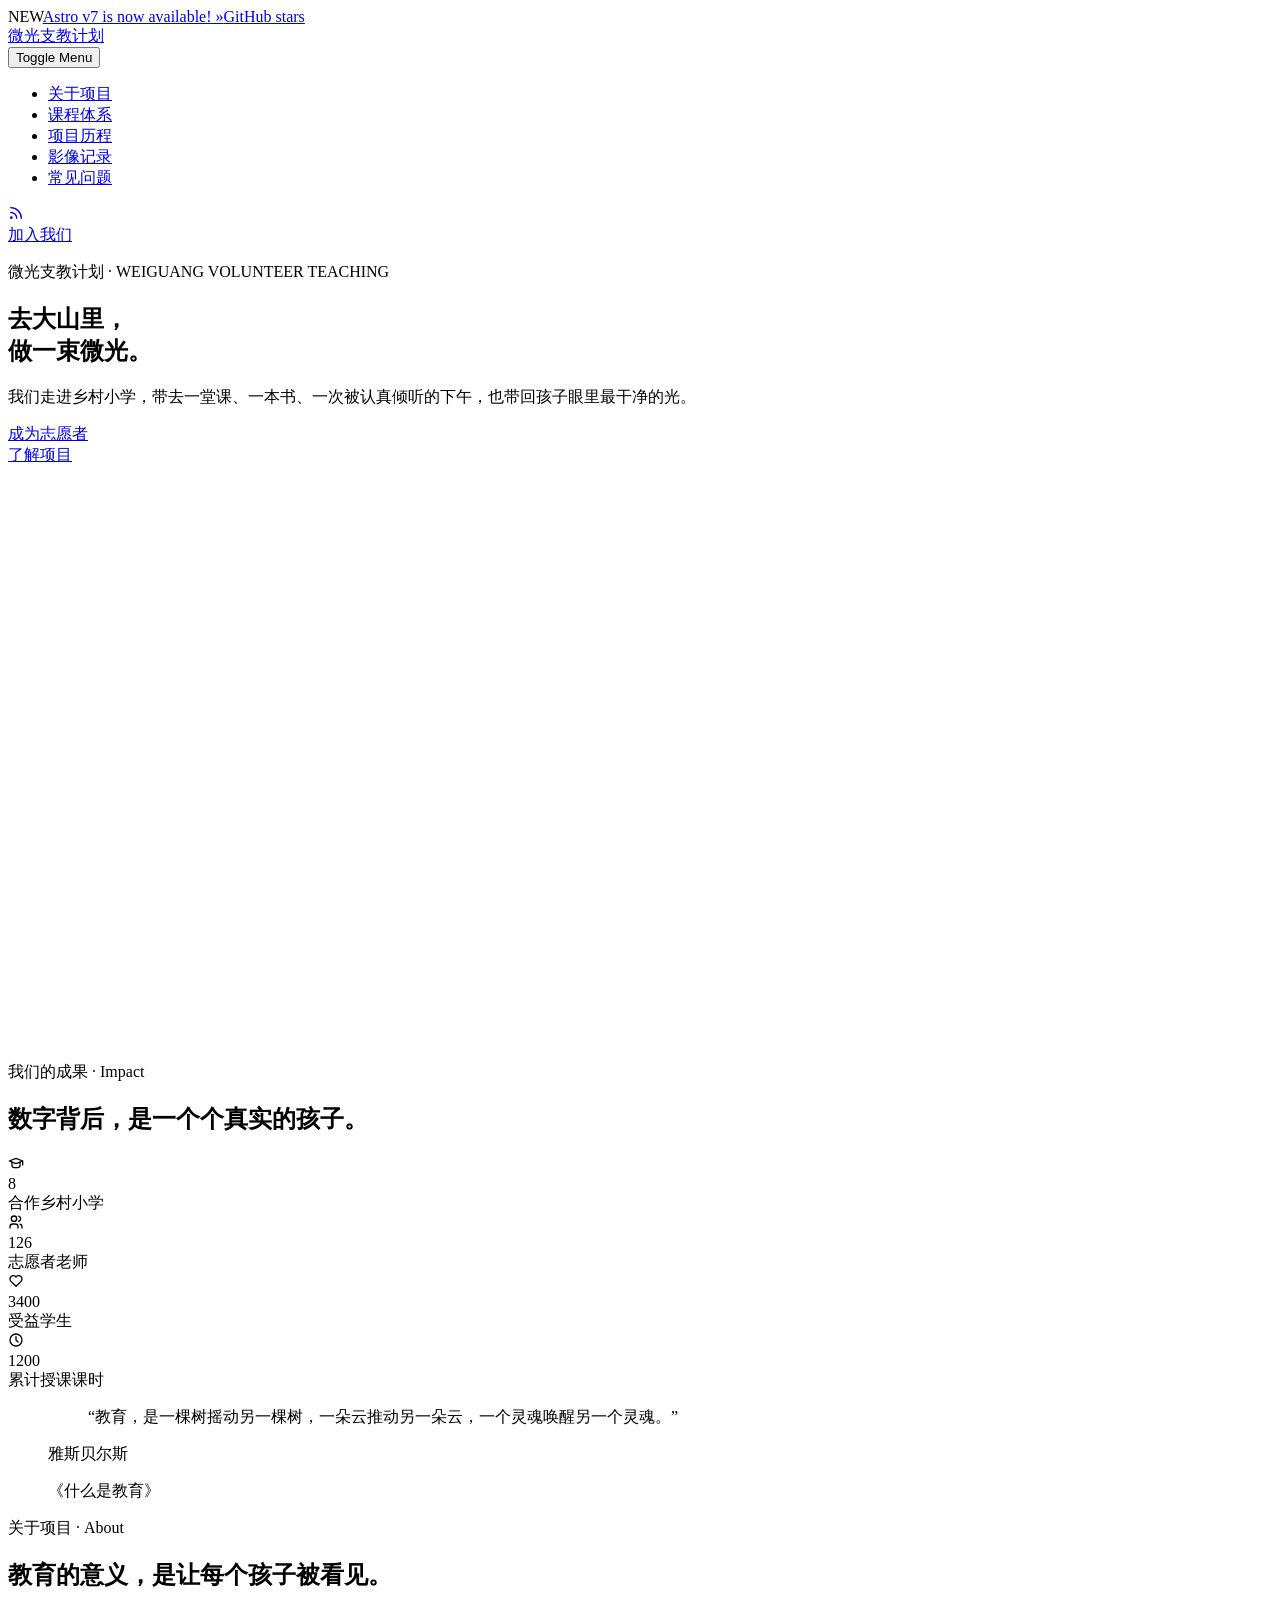
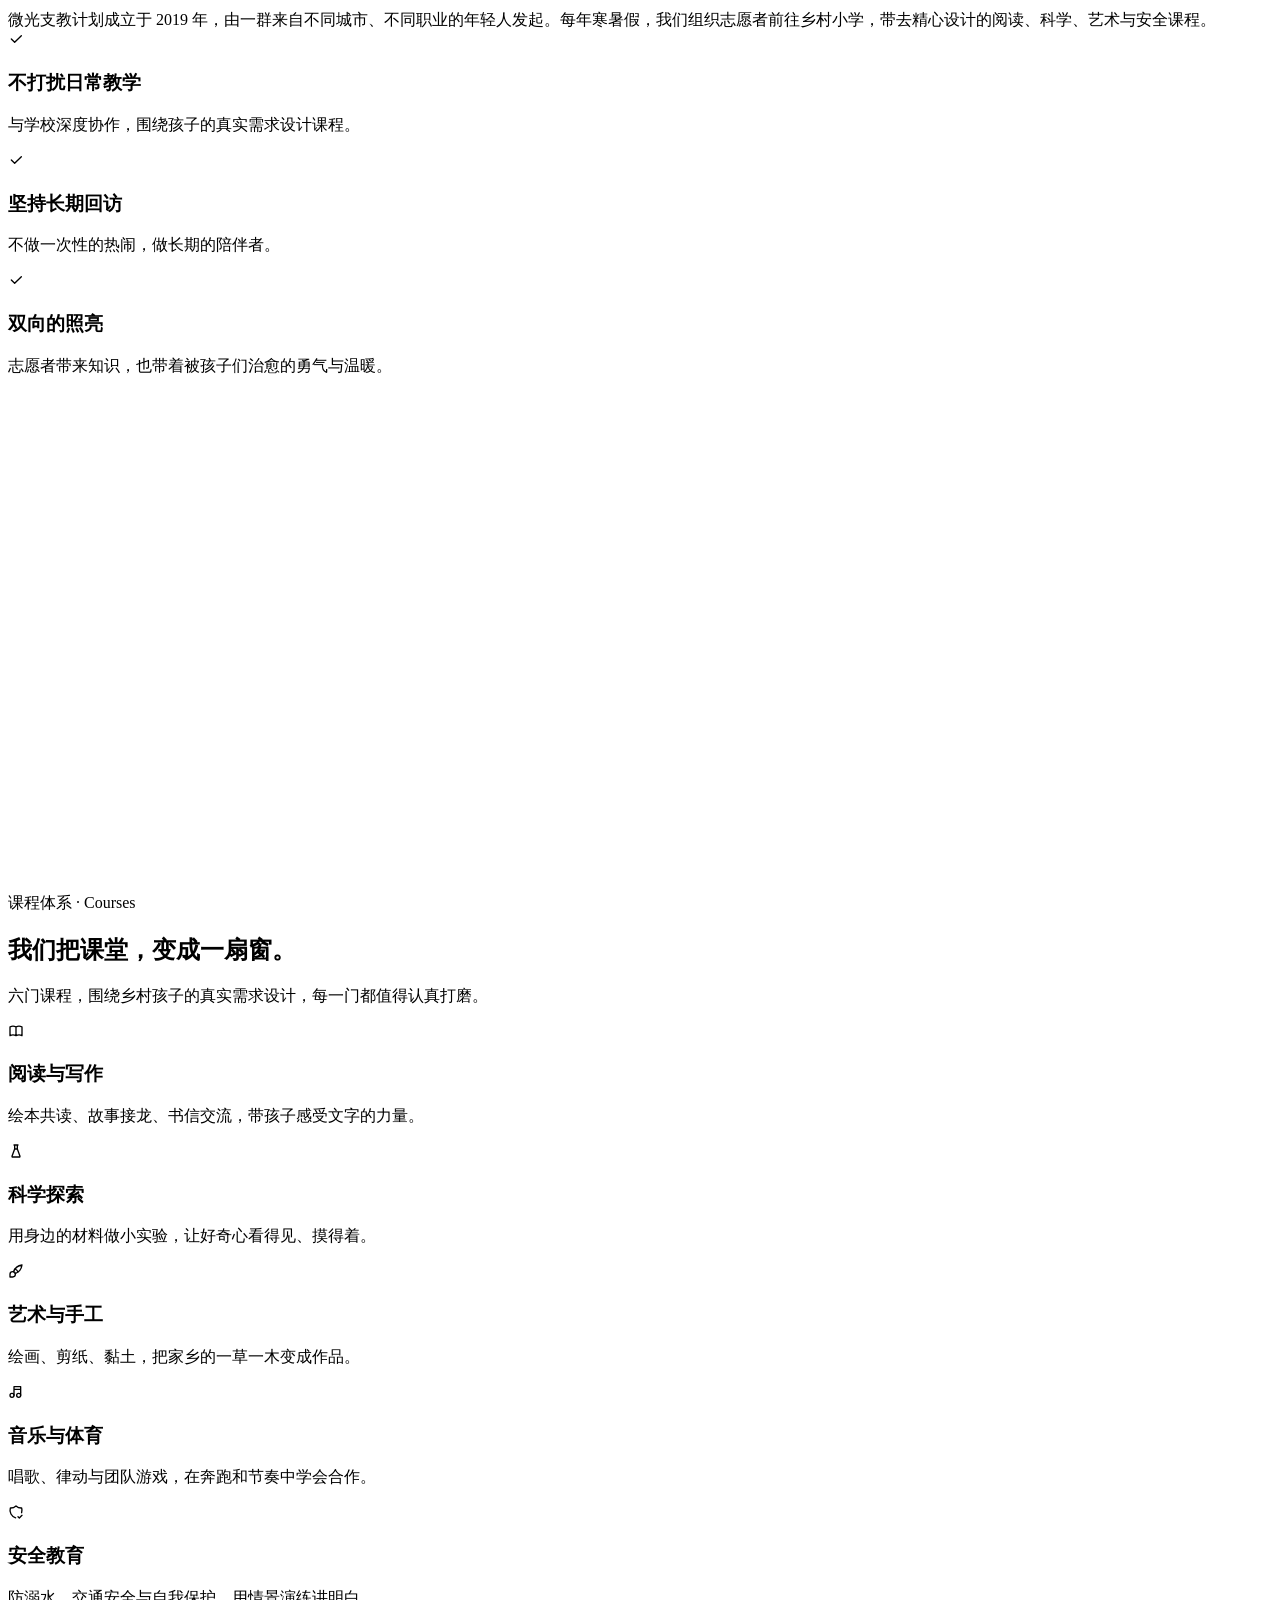
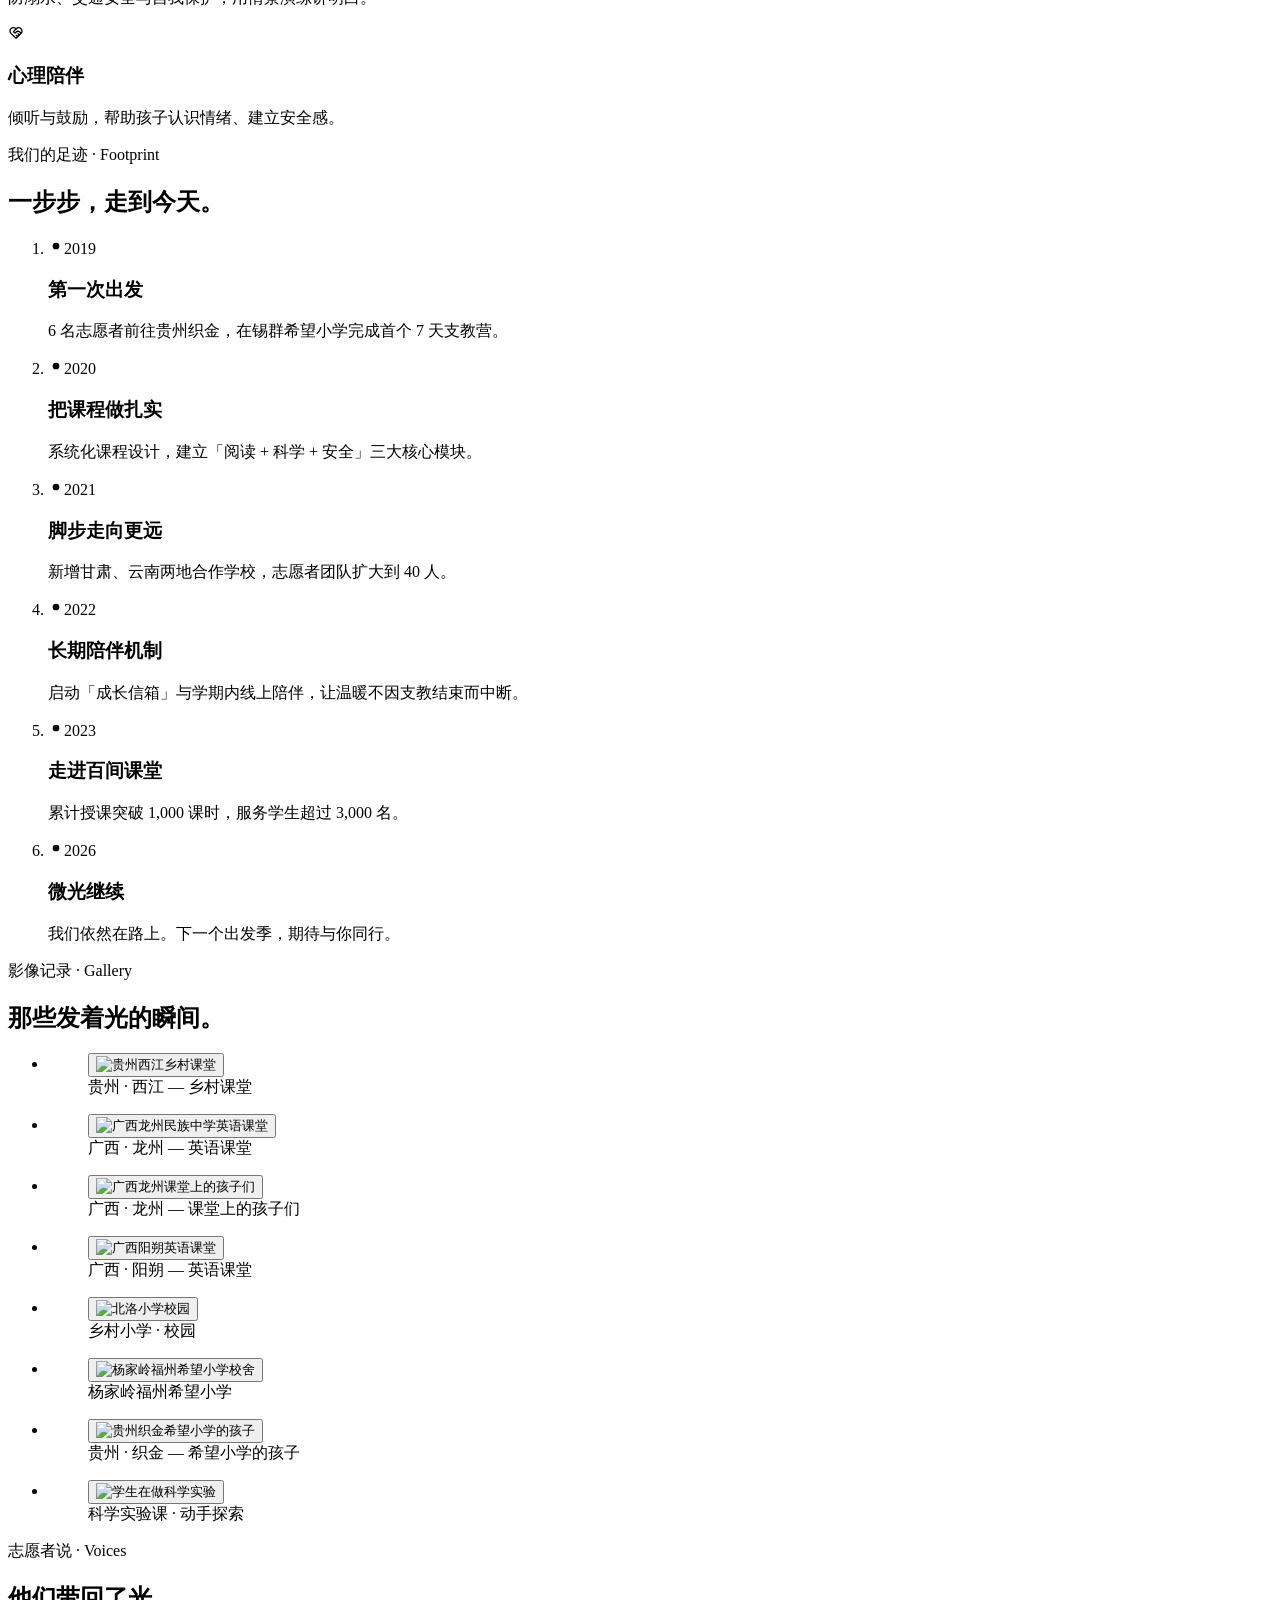
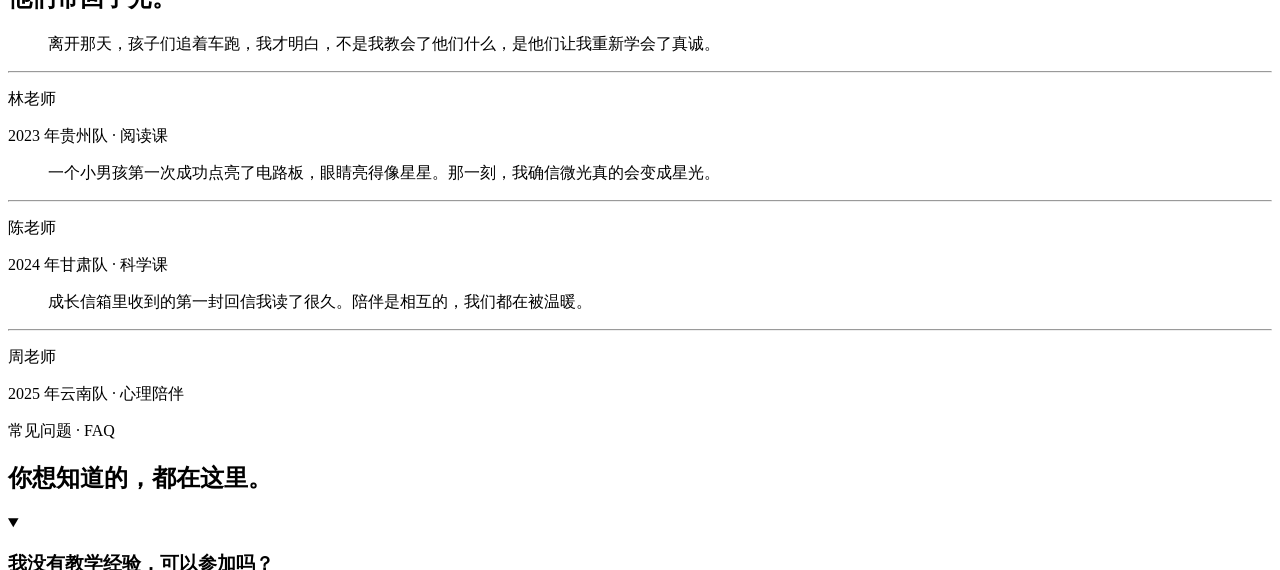
==== commit 9e59da68: "升级为 AstroWind 版公益官网" ====
--- a/index.html
+++ b/index.html
@@ -1,458 +1 @@
-<!doctype html>
-<html lang="zh-CN">
-<head>
-<meta charset="UTF-8" />
-<meta name="viewport" content="width=device-width, initial-scale=1.0" />
-<meta name="description" content="微光支教计划：走进乡村小学，用一堂堂用心的课，陪孩子看见更大的世界。欢迎加入我们。" />
-<title>微光支教计划 · 去大山里，做一束微光</title>
-<link rel="icon" href="data:image/svg+xml,<svg xmlns='http://www.w3.org/2000/svg' viewBox='0 0 100 100'><text y='.9em' font-size='90'>✦</text></svg>" />
-<link rel="stylesheet" href="styles.css" />
-</head>
-<body>
-<div class="progress-bar" id="progressBar" aria-hidden="true"></div>
-
-<header class="site-header" id="top">
-  <a class="brand" href="#top" aria-label="微光支教计划 首页">
-    <span class="brand-mark">微光</span>
-    <span class="brand-sub">支教计划</span>
-  </a>
-  <button class="menu-toggle" type="button" aria-label="打开导航菜单" aria-expanded="false" aria-controls="siteNav">
-    <span></span><span></span>
-  </button>
-  <nav class="site-nav" id="siteNav" aria-label="主导航">
-    <a href="#about">关于项目</a>
-    <a href="#courses">课程体系</a>
-    <a href="#footprint">我们的足迹</a>
-    <a href="#gallery">影像记录</a>
-    <a href="#faq">常见问题</a>
-    <a class="nav-cta" href="#join">加入我们 <span>↗</span></a>
-  </nav>
-</header>
-
-<main>
-  <!-- HERO -->
-  <section class="hero" aria-labelledby="heroTitle">
-    <img class="hero-bg" src="assets/photo-01.jpg" alt="" aria-hidden="true" />
-    <div class="hero-overlay" aria-hidden="true"></div>
-    <div class="section-shell hero-inner">
-      <p class="eyebrow reveal">Weiguang Volunteer Teaching Project · 2019—</p>
-      <h1 id="heroTitle" class="reveal">去大山里，<br />做一束<em>微光</em>。</h1>
-      <p class="hero-sub reveal">我们走进乡村小学，带去一堂课、一本书、一次被认真倾听的下午，也带回孩子眼里最干净的光。</p>
-      <div class="hero-actions reveal">
-        <a class="button button-solid" href="#join">成为志愿者</a>
-        <a class="button button-line" href="#about">了解项目 <span>↘</span></a>
-      </div>
-      <dl class="hero-stats reveal">
-        <div><dt data-count="8">0</dt><dd>所合作乡村小学</dd></div>
-        <div><dt data-count="126">0</dt><dd>名志愿者老师</dd></div>
-        <div><dt data-count="3400">0</dt><dd>名学生受益</dd></div>
-        <div><dt data-count="1200">0</dt><dd>累计授课课时</dd></div>
-      </dl>
-    </div>
-    <a class="hero-scroll" href="#about" aria-label="向下滚动">SCROLL<span>↓</span></a>
-  </section>
-
-  <!-- QUOTE -->
-  <section class="quote-band" aria-label="教育箴言">
-    <div class="section-shell reveal">
-      <blockquote>“教育，是一棵树摇动另一棵树，<br />一朵云推动另一朵云，<br />一个灵魂唤醒另一个灵魂。”</blockquote>
-      <cite>—— 雅斯贝尔斯《什么是教育》</cite>
-    </div>
-  </section>
-
-  <!-- ABOUT -->
-  <section class="about section-shell" id="about" aria-labelledby="aboutTitle">
-    <div class="section-heading reveal">
-      <div class="heading-left">
-        <p class="eyebrow"><span class="index">01</span> 关于项目 · ABOUT</p>
-        <h2 id="aboutTitle">教育的意义，<br />是让每个孩子<em>被看见</em>。</h2>
-      </div>
-      <p class="heading-note">我们相信，教育不是单向的“给予”，而是一场双向的照亮。微光虽小，也能照亮一段前行的路。</p>
-    </div>
-
-    <div class="about-grid">
-      <div class="about-text reveal">
-        <p class="lead">微光支教计划成立于 2019 年，由一群来自不同城市、不同职业的年轻人发起。</p>
-        <p>每年寒暑假，我们组织志愿者前往乡村小学，带去精心设计的阅读、科学、艺术与安全课程；也会长期与学校保持联系，持续为孩子们提供陪伴与支持。</p>
-        <ul class="check-list">
-          <li>不打扰日常教学，与学校深度协作</li>
-          <li>课程围绕孩子的真实需求设计</li>
-          <li>坚持回访，做长期的陪伴者</li>
-        </ul>
-        <a class="text-link" href="#footprint">看看我们走过的路 <span>→</span></a>
-      </div>
-      <figure class="about-photo reveal">
-        <img src="assets/about-volunteer.jpg" alt="支教志愿者与孩子们在一起" loading="lazy" data-remote="https://commons.wikimedia.org/wiki/File:An_Education_Volunteer_with_his_high_school_students_in_the_Philippines.jpg" />
-        <figcaption><span>志愿者与孩子们在一起</span><small>Wikimedia Commons · Peace Corps · Public domain</small></figcaption>
-      </figure>
-    </div>
-  </section>
-
-  <!-- PRINCIPLES -->
-  <section class="principles" aria-labelledby="principlesTitle">
-    <div class="section-shell">
-      <div class="section-heading reveal">
-        <div class="heading-left">
-          <p class="eyebrow"><span class="index">02</span> 为什么支教 · WHY</p>
-          <h2 id="principlesTitle">我们带来的，<br />是<em>陪伴</em>而不只是一节课。</h2>
-        </div>
-      </div>
-      <div class="principle-grid">
-        <article class="principle reveal">
-          <div class="principle-media"><img src="assets/sprout.gif" alt="种子发芽的动画" /></div>
-          <span class="principle-num">01</span>
-          <h3>种下一颗种子</h3>
-          <p>一节课也许改变不了全部，但一次真诚的陪伴，可能让孩子心里长出对未来的想象。</p>
-        </article>
-        <article class="principle reveal">
-          <div class="principle-media"><img src="assets/heart-hands.gif" alt="双手托起爱心的动画" /></div>
-          <span class="principle-num">02</span>
-          <h3>双向的照亮</h3>
-          <p>志愿者带来的不只是知识，也带着被孩子们治愈的勇气与温暖，我们共同成长。</p>
-        </article>
-        <article class="principle reveal">
-          <div class="principle-media"><img src="assets/book-light.gif" alt="书本与灯泡发光的动画" /></div>
-          <span class="principle-num">03</span>
-          <h3>点亮一种可能</h3>
-          <p>把科学、艺术与更大的世界带进课堂，让每个孩子相信：远方并不遥远。</p>
-        </article>
-      </div>
-    </div>
-  </section>
-
-  <!-- COURSES -->
-  <section class="courses section-shell" id="courses" aria-labelledby="coursesTitle">
-    <div class="section-heading reveal">
-      <div class="heading-left">
-        <p class="eyebrow"><span class="index">03</span> 课程体系 · COURSES</p>
-        <h2 id="coursesTitle">我们把课堂，<br />变成一扇<em>窗</em>。</h2>
-      </div>
-    </div>
-
-    <div class="course-tabs reveal" role="tablist" aria-label="课程分类">
-      <button class="course-tab is-active" role="tab" aria-selected="true" data-course="reading">阅读与写作</button>
-      <button class="course-tab" role="tab" aria-selected="false" data-course="science">科学探索</button>
-      <button class="course-tab" role="tab" aria-selected="false" data-course="art">艺术与手工</button>
-      <button class="course-tab" role="tab" aria-selected="false" data-course="sports">音乐与体育</button>
-      <button class="course-tab" role="tab" aria-selected="false" data-course="safety">安全教育</button>
-      <button class="course-tab" role="tab" aria-selected="false" data-course="company">心理陪伴</button>
-    </div>
-
-    <div class="course-panels reveal">
-      <div class="course-panel is-active" data-panel="reading">
-        <span class="panel-index">01</span>
-        <h3>阅读与写作</h3>
-        <p>通过绘本共读、故事接龙和“给山外的我写一封信”，带孩子感受文字的力量，敢于表达自己。</p>
-        <ul class="tag-list"><li>绘本共读</li><li>故事创作</li><li>书信交流</li><li>朗读剧场</li></ul>
-      </div>
-      <div class="course-panel" data-panel="science">
-        <span class="panel-index">02</span>
-        <h3>科学探索</h3>
-        <p>用身边常见的材料做小实验，让抽象的物理、化学现象变得看得见、摸得着，点燃好奇心。</p>
-        <ul class="tag-list"><li>动手小实验</li><li>星空观察</li><li>自然笔记</li><li>环保实践</li></ul>
-      </div>
-      <div class="course-panel" data-panel="art">
-        <span class="panel-index">03</span>
-        <h3>艺术与手工</h3>
-        <p>绘画、剪纸、黏土与拼贴，让孩子自由创作，也把家乡的一草一木变成作品里的风景。</p>
-        <ul class="tag-list"><li>创意绘画</li><li>传统剪纸</li><li>黏土手工</li><li>作品展览</li></ul>
-      </div>
-      <div class="course-panel" data-panel="sports">
-        <span class="panel-index">04</span>
-        <h3>音乐与体育</h3>
-        <p>唱歌、律动和团队游戏，让孩子们在奔跑与节奏中学会合作，也获得自信与快乐。</p>
-        <ul class="tag-list"><li>合唱与律动</li><li>趣味运动会</li><li>团队游戏</li><li>传统体育</li></ul>
-      </div>
-      <div class="course-panel" data-panel="safety">
-        <span class="panel-index">05</span>
-        <h3>安全教育</h3>
-        <p>防溺水、交通安全与自我保护，用情景演练的方式，把重要的安全知识变得好记、好用。</p>
-        <ul class="tag-list"><li>防溺水</li><li>交通安全</li><li>自我保护</li><li>应急演练</li></ul>
-      </div>
-      <div class="course-panel" data-panel="company">
-        <span class="panel-index">06</span>
-        <h3>心理陪伴</h3>
-        <p>倾听、分享与正向鼓励，帮助留守儿童认识情绪、表达感受，建立安全感和信任。</p>
-        <ul class="tag-list"><li>情绪课堂</li><li>一对一倾听</li><li>成长信箱</li><li>团体辅导</li></ul>
-      </div>
-    </div>
-  </section>
-
-  <!-- IMPACT -->
-  <section class="impact" aria-labelledby="impactTitle">
-    <div class="section-shell">
-      <div class="impact-inner reveal">
-        <div class="impact-copy">
-          <p class="eyebrow"><span class="index">04</span> 我们的成果 · IMPACT</p>
-          <h2 id="impactTitle">数字背后，<br />是一个个<em>真实的孩子</em>。</h2>
-          <p class="impact-sub">截至 2026 年，我们的脚步仍在继续。每一份支持，都会变成孩子课桌上的一本书、一次实验，或一个被认真倾听的下午。</p>
-        </div>
-        <div class="impact-figures">
-          <div><strong data-count="8">0</strong><span>合作乡村小学</span></div>
-          <div><strong data-count="126">0</strong><span>志愿者老师</span></div>
-          <div><strong data-count="3400">0</strong><span>受益学生</span></div>
-          <div><strong data-count="46">0</strong><span>志愿服务地区</span></div>
-        </div>
-      </div>
-
-      <div class="support-card reveal">
-        <div class="support-head">
-          <h3>本月 · 温暖课桌计划</h3>
-          <span id="supportPercent">68%</span>
-        </div>
-        <div class="support-bar" role="progressbar" aria-valuemin="0" aria-valuemax="100" aria-valuenow="68">
-          <div class="support-fill" id="supportFill" style="width:68%"></div>
-        </div>
-        <div class="support-foot">
-          <p>已筹集 <strong id="supportCount">68</strong> 套文具包，目标 100 套。</p>
-          <button class="button button-solid" id="supportBtn" type="button">我也来助力 +1</button>
-        </div>
-      </div>
-    </div>
-  </section>
-
-  <!-- FOOTPRINT -->
-  <section class="footprint section-shell" id="footprint" aria-labelledby="footprintTitle">
-    <div class="section-heading reveal">
-      <div class="heading-left">
-        <p class="eyebrow"><span class="index">05</span> 我们的足迹 · FOOTPRINT</p>
-        <h2 id="footprintTitle">一步步，<br />走到<em>今天</em>。</h2>
-      </div>
-    </div>
-
-    <ol class="timeline reveal">
-      <li class="timeline-item">
-        <span class="timeline-year">2019</span>
-        <div class="timeline-card">
-          <h3>第一次出发</h3>
-          <p>6 名志愿者前往贵州织金，在锡群希望小学完成了首个 7 天支教营。</p>
-        </div>
-      </li>
-      <li class="timeline-item">
-        <span class="timeline-year">2020</span>
-        <div class="timeline-card">
-          <h3>把课程做扎实</h3>
-          <p>开始系统化课程设计，建立“阅读 + 科学 + 安全”三大核心模块。</p>
-        </div>
-      </li>
-      <li class="timeline-item">
-        <span class="timeline-year">2021</span>
-        <div class="timeline-card">
-          <h3>脚步走向更远</h3>
-          <p>新增甘肃、云南两地合作学校，志愿者团队扩大到 40 人。</p>
-        </div>
-      </li>
-      <li class="timeline-item">
-        <span class="timeline-year">2022</span>
-        <div class="timeline-card">
-          <h3>长期陪伴机制</h3>
-          <p>启动“成长信箱”与学期内线上陪伴，让温暖不因支教结束而中断。</p>
-        </div>
-      </li>
-      <li class="timeline-item">
-        <span class="timeline-year">2023</span>
-        <div class="timeline-card">
-          <h3>走进百间课堂</h3>
-          <p>累计授课突破 1,000 课时，服务学生超过 3,000 名。</p>
-        </div>
-      </li>
-      <li class="timeline-item">
-        <span class="timeline-year">2026</span>
-        <div class="timeline-card">
-          <h3>微光继续</h3>
-          <p>我们依然在路上。下一个出发季，期待与你同行。</p>
-        </div>
-      </li>
-    </ol>
-  </section>
-
-  <!-- GALLERY -->
-  <section class="gallery section-shell" id="gallery" aria-labelledby="galleryTitle">
-    <div class="section-heading reveal">
-      <div class="heading-left">
-        <p class="eyebrow"><span class="index">06</span> 影像记录 · GALLERY</p>
-        <h2 id="galleryTitle">那些<em>发着光</em>的瞬间。</h2>
-      </div>
-      <p class="heading-note">照片来自 Wikimedia Commons（按各自 CC / Public domain 许可使用），点击可放大。</p>
-    </div>
-
-    <div class="gallery-grid reveal">
-      <figure class="gallery-item" data-caption="贵州 · 西江 — 乡村课堂">
-        <img src="assets/photo-01.jpg" alt="贵州西江乡村课堂" loading="lazy" data-remote="https://commons.wikimedia.org/wiki/File:Students_learning_in_China_(6416178725).jpg" />
-        <figcaption><span>01</span> 贵州 · 西江 — 乡村课堂</figcaption>
-      </figure>
-      <figure class="gallery-item" data-caption="广西 · 龙州 — 英语课堂">
-        <img src="assets/photo-02.jpg" alt="广西龙州民族中学英语课堂" loading="lazy" data-remote="https://commons.wikimedia.org/wiki/File:English_classes_for_ethnic_Zhuang_students_in_Longzhou_County_Ethnic_School,_Guangxi_2006_a.jpg" />
-        <figcaption><span>02</span> 广西 · 龙州 — 英语课堂</figcaption>
-      </figure>
-      <figure class="gallery-item" data-caption="广西 · 龙州 — 课堂上的孩子们">
-        <img src="assets/photo-03.jpg" alt="广西龙州课堂上的孩子们" loading="lazy" data-remote="https://commons.wikimedia.org/wiki/File:English_classes_for_ethnic_Zhuang_students_in_Longzhou_County_Ethnic_School,_Guangxi_2006_b.jpg" />
-        <figcaption><span>03</span> 广西 · 龙州 — 课堂上的孩子们</figcaption>
-      </figure>
-      <figure class="gallery-item" data-caption="广西 · 阳朔 — 英语课堂">
-        <img src="assets/photo-04.jpg" alt="广西阳朔英语课堂" loading="lazy" data-remote="https://commons.wikimedia.org/wiki/File:English_classes_in_Yangshuo,_Guangxi,_2012_b.jpg" />
-        <figcaption><span>04</span> 广西 · 阳朔 — 英语课堂</figcaption>
-      </figure>
-      <figure class="gallery-item" data-caption="乡村小学 · 校园">
-        <img src="assets/photo-05.jpg" alt="北洛小学校园" loading="lazy" data-remote="https://commons.wikimedia.org/wiki/File:Beiluo_Primary_School_01.jpg" />
-        <figcaption><span>05</span> 乡村小学 · 校园</figcaption>
-      </figure>
-      <figure class="gallery-item" data-caption="杨家岭福州希望小学">
-        <img src="assets/photo-06.jpg" alt="杨家岭福州希望小学校舍" loading="lazy" data-remote="https://commons.wikimedia.org/wiki/File:Yangjialing_Fuzhou_Hope_Primary_School_(20260131080905).jpg" />
-        <figcaption><span>06</span> 杨家岭福州希望小学</figcaption>
-      </figure>
-      <figure class="gallery-item" data-caption="贵州 · 织金 — 希望小学的孩子">
-        <img src="assets/photo-07.jpg" alt="贵州织金希望小学的孩子" loading="lazy" data-remote="https://commons.wikimedia.org/wiki/File:Xiqun200806.JPG" />
-        <figcaption><span>07</span> 贵州 · 织金 — 希望小学的孩子</figcaption>
-      </figure>
-      <figure class="gallery-item" data-caption="科学实验课 · 动手探索">
-        <img src="assets/photo-08.jpg" alt="学生在做科学实验" loading="lazy" data-remote="https://commons.wikimedia.org/wiki/File:UIS_Science_Lab.jpg" />
-        <figcaption><span>08</span> 科学实验课 · 动手探索</figcaption>
-      </figure>
-    </div>
-  </section>
-
-  <!-- VOICES -->
-  <section class="voices" aria-labelledby="voicesTitle">
-    <div class="section-shell">
-      <div class="section-heading center reveal">
-        <div class="heading-left">
-          <p class="eyebrow"><span class="index">07</span> 志愿者说 · VOICES</p>
-          <h2 id="voicesTitle">他们带回了<em>光</em>。</h2>
-        </div>
-      </div>
-
-      <div class="carousel reveal">
-        <div class="carousel-viewport">
-          <article class="voice-slide">
-            <p class="voice-quote">“离开那天，孩子们追着车跑，我才明白，不是我教会了他们什么，是他们让我重新学会了真诚。”</p>
-            <div class="voice-author"><strong>林老师</strong><small>2023 年贵州队 · 阅读课</small></div>
-          </article>
-          <article class="voice-slide">
-            <p class="voice-quote">“一个小男孩第一次成功点亮了电路板，眼睛亮得像星星。那一刻，我确信微光真的会变成星光。”</p>
-            <div class="voice-author"><strong>陈老师</strong><small>2024 年甘肃队 · 科学课</small></div>
-          </article>
-          <article class="voice-slide">
-            <p class="voice-quote">“成长信箱里收到的第一封回信我读了很久。陪伴是相互的，我们都在被温暖。”</p>
-            <div class="voice-author"><strong>周老师</strong><small>2025 年云南队 · 心理陪伴</small></div>
-          </article>
-        </div>
-        <div class="carousel-controls">
-          <button type="button" class="carousel-btn" data-dir="-1" aria-label="上一条">←</button>
-          <div class="carousel-dots" role="tablist" aria-label="切换志愿者感言"></div>
-          <button type="button" class="carousel-btn" data-dir="1" aria-label="下一条">→</button>
-        </div>
-      </div>
-    </div>
-  </section>
-
-  <!-- FAQ -->
-  <section class="faq section-shell" id="faq" aria-labelledby="faqTitle">
-    <div class="section-heading reveal">
-      <div class="heading-left">
-        <p class="eyebrow"><span class="index">08</span> 常见问题 · FAQ</p>
-        <h2 id="faqTitle">你想知道的，<br />都在<em>这里</em>。</h2>
-      </div>
-    </div>
-
-    <div class="faq-list reveal">
-      <div class="faq-item">
-        <button class="faq-question" aria-expanded="false">我没有教学经验，可以参加吗？<span></span></button>
-        <div class="faq-answer"><p>完全可以。出发前我们会进行统一的课程培训与备课指导，并提供标准化教案。你需要的只是耐心和真诚。</p></div>
-      </div>
-      <div class="faq-item">
-        <button class="faq-question" aria-expanded="false">支教一般持续多长时间？<span></span></button>
-        <div class="faq-answer"><p>常规支教营为 7–14 天，集中在寒暑假。此外还有学期内的线上陪伴项目，可根据你的时间灵活参与。</p></div>
-      </div>
-      <div class="faq-item">
-        <button class="faq-question" aria-expanded="false">需要自己承担费用吗？<span></span></button>
-        <div class="faq-answer"><p>往返交通与基础食宿由项目统一安排并给予补贴；个人生活用品需自备。我们也会为志愿者购买保险。</p></div>
-      </div>
-      <div class="faq-item">
-        <button class="faq-question" aria-expanded="false">如果不能去现场，还能怎样参与？<span></span></button>
-        <div class="faq-answer"><p>你可以参与课程设计、宣传传播、物资捐赠或线上陪伴。每一份力量都很重要。</p></div>
-      </div>
-    </div>
-  </section>
-
-  <!-- JOIN -->
-  <section class="join section-shell" id="join" aria-labelledby="joinTitle">
-    <div class="join-inner reveal">
-      <div class="join-copy">
-        <p class="eyebrow"><span class="index">09</span> 加入我们 · JOIN</p>
-        <h2 id="joinTitle">下一个出发季，<br /><span>一起做一束微光。</span></h2>
-        <p>无论你是能站上讲台的志愿者，还是愿意在幕后出力的伙伴，都欢迎你加入微光支教计划。</p>
-        <div class="join-roles">
-          <span>支教老师</span>
-          <span>课程设计</span>
-          <span>宣传传播</span>
-          <span>物资支持</span>
-        </div>
-      </div>
-
-      <form class="join-form" id="joinForm" novalidate>
-        <h3>报名表 · 申请加入</h3>
-        <label><span>你的称呼</span><input type="text" name="name" placeholder="例如：林晓" required /></label>
-        <label><span>联系电话 / 微信</span><input type="text" name="contact" placeholder="方便我们联系你" required /></label>
-        <label><span>意向方向</span>
-          <select name="role" required>
-            <option value="">请选择</option>
-            <option>支教老师</option>
-            <option>课程设计</option>
-            <option>宣传传播</option>
-            <option>物资支持</option>
-          </select>
-        </label>
-        <label class="full"><span>想对我们说的话</span><textarea name="message" rows="3" placeholder="简单介绍你自己，或写下你想参与的原因…"></textarea></label>
-        <label class="full checkbox"><input type="checkbox" required /><span>我已阅读并同意项目安全须知与隐私说明</span></label>
-        <button class="button button-dark full" type="submit">提交申请 <span>↗</span></button>
-        <p class="form-note" id="formNote">这是演示表单，提交后不会发送真实信息。</p>
-      </form>
-    </div>
-  </section>
-</main>
-
-<footer class="site-footer">
-  <div class="section-shell footer-grid">
-    <div class="footer-brand">
-      <a class="brand" href="#top"><span class="brand-mark">微光</span><span class="brand-sub">支教计划</span></a>
-      <p>去大山里，做一束微光。</p>
-    </div>
-    <div class="footer-col">
-      <h4>关于我们</h4>
-      <a href="#about">项目介绍</a>
-      <a href="#footprint">我们的足迹</a>
-      <a href="#gallery">影像记录</a>
-    </div>
-    <div class="footer-col">
-      <h4>参与方式</h4>
-      <a href="#courses">课程体系</a>
-      <a href="#join">报名加入</a>
-      <a href="#faq">常见问题</a>
-    </div>
-    <div class="footer-col">
-      <h4>联系我们</h4>
-      <a href="mailto:hello@weiguang.example">hello@weiguang.example</a>
-      <a href="#">微信公众号：微光支教</a>
-      <a href="#">微博：@微光支教计划</a>
-    </div>
-  </div>
-  <div class="section-shell footer-bottom">
-    <span>© <span id="year"></span> 微光支教计划 · 本页面为公益项目演示</span>
-    <button class="back-top" type="button" id="backTop" aria-label="回到顶部">回到顶部 ↑</button>
-  </div>
-</footer>
-
-<div class="lightbox" id="lightbox" aria-hidden="true" role="dialog" aria-label="图片查看器">
-  <button class="lightbox-close" id="lightboxClose" aria-label="关闭">×</button>
-  <button class="lightbox-nav lightbox-prev" id="lightboxPrev" aria-label="上一张">‹</button>
-  <figure class="lightbox-figure">
-    <img id="lightboxImg" src="" alt="" />
-    <figcaption id="lightboxCaption"></figcaption>
-  </figure>
-  <button class="lightbox-nav lightbox-next" id="lightboxNext" aria-label="下一张">›</button>
-</div>
-
-<script src="script.js"></script>
-</body>
-</html>
+<!DOCTYPE html><html class="2xl:text-[20px]" dir="ltr" lang="zh"><head><meta charset="UTF-8"><meta content="width=device-width,initial-scale=1" name="viewport"><link href="/weiguang-volunteer/sitemap-index.xml" rel="sitemap"><link href="/weiguang-volunteer/_astro/favicon.CGiRCjPI.ico" rel="shortcut icon"><link href="/weiguang-volunteer/_astro/favicon.vp_fBu0c.svg" rel="icon" type="image/svg+xml"><link href="/weiguang-volunteer/_astro/favicon.vp_fBu0c.svg" rel="mask-icon" color="#8D46E7"><link href="/weiguang-volunteer/_astro/apple-touch-icon.DHIlG7dp.png" rel="apple-touch-icon" sizes="180x180"><style>@font-face{font-family:Inter-7a7f36cf398a589c;src:url("/weiguang-volunteer/_astro/fonts/2640269fc0017342.woff2") format("woff2");font-display:swap;unicode-range:U+0000-00FF,U+0131,U+0152-0153,U+02BB-02BC,U+02C6,U+02DA,U+02DC,U+0304,U+0308,U+0329,U+2000-206F,U+20AC,U+2122,U+2191,U+2193,U+2212,U+2215,U+FEFF,U+FFFD;font-weight:100 900;font-style:normal}@font-face{font-family:"Inter-7a7f36cf398a589c fallback: Arial";src:local("Arial");font-display:swap;font-weight:100 900;font-style:normal;size-adjust:107.1194%;ascent-override:90.4365%;descent-override:22.518%;line-gap-override:0%}:root{--font-inter:Inter-7a7f36cf398a589c,"Inter-7a7f36cf398a589c fallback: Arial",sans-serif}</style><link href="/weiguang-volunteer/_astro/fonts/2640269fc0017342.woff2" rel="preload" type="font/woff2" as="font" crossorigin><style>:root{--aw-font-sans:'PingFang SC','Hiragino Sans GB','Microsoft YaHei','Helvetica Neue',Arial,sans-serif;--aw-font-serif:'Songti SC','STSong','Noto Serif CJK SC','SimSun',serif;--aw-font-heading:'Songti SC','STSong','Noto Serif CJK SC','SimSun',serif;--aw-color-primary:rgb(35 70 58);--aw-color-secondary:rgb(23 47 39);--aw-color-accent:rgb(180 84 46);--aw-color-text-heading:rgb(27 23 18);--aw-color-text-default:rgb(38 33 26);--aw-color-text-muted:rgb(38 33 26 / 64%);--aw-color-bg-page:rgb(246 241 233);--aw-color-bg-page-dark:rgb(23 47 39)}.dark{--aw-color-primary:rgb(100 160 132);--aw-color-secondary:rgb(80 130 108);--aw-color-accent:rgb(201 161 92);--aw-color-text-heading:rgb(247 248 248);--aw-color-text-default:rgb(229 236 246);--aw-color-text-muted:rgb(229 236 246 / 66%);--aw-color-bg-page:rgb(20 28 24)}</style><script>!function(){const e="light:only";function t(e){document.documentElement.classList["dark"===e?"add":"remove"]("dark")}function a(){return e&&e.endsWith(":only")||!localStorage.theme?e.replace(":only",""):"dark"===localStorage.theme||!("theme"in localStorage)&&window.matchMedia("(prefers-color-scheme: dark)").matches?"dark":"light"}t(a()),document.addEventListener("astro:after-swap",()=>t(a()))}()</script><title>微光支教计划 · 去大山里，做一束微光</title><link href="https://lucien0508.github.io/weiguang-volunteer/" rel="canonical"><meta content="微光支教计划：走进乡村小学，用一堂堂用心的课，陪孩子看见更大的世界。欢迎了解并加入我们。" name="description"><meta content="index, follow" name="robots"><meta content="微光支教计划 · 去大山里，做一束微光" property="og:title"><meta content="website" property="og:type"><meta content="https://lucien0508.github.io/weiguang-volunteer/_astro/default.CW5EadUx_10n6HP.jpg" property="og:image"><meta content="https://lucien0508.github.io/weiguang-volunteer/" property="og:url"><meta content="微光支教计划：走进乡村小学，用一堂堂用心的课，陪孩子看见更大的世界。欢迎了解并加入我们。" property="og:description"><meta content="zh" property="og:locale"><meta content="微光支教计划" property="og:site_name"><meta content="https://lucien0508.github.io/weiguang-volunteer/_astro/default.CW5EadUx_10n6HP.jpg" property="og:image:url"><meta content="1200" property="og:image:width"><meta content="626" property="og:image:height"><meta content="微光支教计划 · 去大山里，做一束微光" property="og:image:alt"><meta content="summary_large_image" name="twitter:card"><script data-id id="ga-init">if(document.getElementById("ga-init").dataset.id){var d=document.getElementById("ga-init").dataset.id;window.dataLayer=window.dataLayer||[],window.gtag=function(){dataLayer.push(arguments)},window.gtag("js",new Date),window.gtag("config",d)}</script><link href="https://images.unsplash.com" rel="preconnect"><meta content="true" name="astro-view-transitions-enabled"><meta content="swap" name="astro-view-transitions-fallback"><script type="module" src="/weiguang-volunteer/_astro/ClientRouter.astro_astro_type_script_index_0_lang.C0MNin66.js"></script><link href="/weiguang-volunteer/_astro/Layout.CSclgHmz.css" rel="stylesheet"><style>@keyframes astroFadeInOut{0%{opacity:1}to{opacity:0}}@keyframes astroFadeIn{0%{opacity:0;mix-blend-mode:plus-lighter}to{opacity:1;mix-blend-mode:plus-lighter}}@keyframes astroFadeOut{0%{opacity:1;mix-blend-mode:plus-lighter}to{opacity:0;mix-blend-mode:plus-lighter}}@keyframes astroSlideFromRight{0%{transform:translate(100%)}}@keyframes astroSlideFromLeft{0%{transform:translate(-100%)}}@keyframes astroSlideToRight{to{transform:translate(100%)}}@keyframes astroSlideToLeft{to{transform:translate(-100%)}}@media (prefers-reduced-motion){::view-transition-group(*),::view-transition-new(*),::view-transition-old(*),[data-astro-transition-scope]{animation:none!important}}aw-header[data-astro-cid-nswrv7r3],aw-theme-toggle[data-astro-cid-4vhgjfnb]{display:contents}</style><script type="module" src="/weiguang-volunteer/_astro/page.DJ1T1J6G.js"></script></head><body class="flex flex-col antialiased bg-page min-h-screen text-default tracking-tight"><div class="relative dark:border-slate-800 bg-slate-900 dark:bg-transparent dark:border-b dark:text-slate-400 gap-1 hidden lg:flex overflow-hidden px-3 py-2 text-ellipsis text-slate-300 text-sm whitespace-nowrap"><span class="font-semibold bg-white/20 dark:bg-slate-700 dark:text-slate-300 inline-block mr-0.5 px-1 py-0.5 rtl:ml-0.5 rtl:mr-0 text-slate-100 text-xs">NEW</span><a class="font-medium dark:text-slate-400 hover:underline text-slate-300" href="https://astro.build/blog/astro-7/">Astro v7 is now available! »</a><a class="bg-[url(https://img.shields.io/github/stars/arthelokyo/astrowind.svg?style=social&label=Stars&maxAge=86400)] bg-contain bg-no-repeat bg-right h-[1.25rem] inline-block ltr:ml-auto ml-auto rtl:mr-auto w-[5.6rem]" href="https://github.com/arthelokyo/astrowind" rel="noopener noreferrer" target="_blank" title="If you like AstroWind, give us a star."><span class="sr-only">GitHub stars</span></a></div><script type="module">var e=class extends HTMLElement{connectedCallback(){this.querySelector("[data-aw-toggle-color-scheme]")?.addEventListener("click",()=>{let e=document.documentElement.classList.toggle("dark");localStorage.theme=e?"dark":"light",document.dispatchEvent(new CustomEvent("aw:theme-change"))})}};customElements.get("aw-theme-toggle")||customElements.define("aw-theme-toggle",e)</script><aw-header data-astro-cid-nswrv7r3="true" data-astro-transition-persist="header-1rdwfvm"><header class="w-full mx-auto border-b border-gray-50/0 ease-in-out flex-none sticky top-0 transition-[opacity] z-40" data-astro-cid-nswrv7r3 data-aw-sticky-header="true" id="header"><div class="absolute inset-0" data-astro-cid-nswrv7r3></div><div class="w-full mx-auto lg:grid lg:grid-cols-3 lg:items-center lg:px-6 max-w-7xl px-3 py-3 relative text-default" data-astro-cid-nswrv7r3><div class="flex justify-between" data-astro-cid-nswrv7r3><a class="flex items-center" href="/weiguang-volunteer/" data-astro-cid-nswrv7r3><span class="font-bold text-heading font-heading md:text-xl ml-2 rtl:ml-0 rtl:mr-2 self-center text-xl whitespace-nowrap">微光支教计划</span></a><div class="flex items-center lg:hidden" data-astro-cid-nswrv7r3><button aria-label="Toggle Menu" class="flex items-center justify-center cursor-pointer flex-col group h-12 rounded w-12" type="button" aria-expanded="false" data-aw-toggle-menu><span class="sr-only">Toggle Menu</span><span class="transition bg-black dark:bg-white duration-200 ease h-0.5 my-1 opacity-80 rounded-full transform w-6 group-[.expanded]:rotate-45 group-[.expanded]:translate-y-2.5" aria-hidden="true"></span><span class="transition bg-black dark:bg-white duration-200 ease h-0.5 my-1 opacity-80 rounded-full transform w-6 group-[.expanded]:opacity-0" aria-hidden="true"></span><span class="transition bg-black dark:bg-white duration-200 ease h-0.5 my-1 opacity-80 rounded-full transform w-6 group-[.expanded]:-rotate-45 group-[.expanded]:-translate-y-2.5" aria-hidden="true"></span></button></div></div><nav aria-label="Main navigation" class="w-full lg:w-auto items-center hidden lg:flex lg:justify-self-center lg:mx-5 lg:overflow-visible overflow-x-hidden overflow-y-auto text-default" data-astro-cid-nswrv7r3><ul class="flex w-full flex-col font-medium lg:flex-row lg:justify-center lg:self-center lg:text-[0.9375rem] lg:w-auto text-xl tracking-[0.01rem]" data-astro-cid-nswrv7r3><li class data-astro-cid-nswrv7r3><a class="flex items-center dark:hover:text-white hover:text-link px-4 py-3 whitespace-nowrap" href="#about" data-astro-cid-nswrv7r3>关于项目</a></li><li class data-astro-cid-nswrv7r3><a class="flex items-center dark:hover:text-white hover:text-link px-4 py-3 whitespace-nowrap" href="#courses" data-astro-cid-nswrv7r3>课程体系</a></li><li class data-astro-cid-nswrv7r3><a class="flex items-center dark:hover:text-white hover:text-link px-4 py-3 whitespace-nowrap" href="#journey" data-astro-cid-nswrv7r3>项目历程</a></li><li class data-astro-cid-nswrv7r3><a class="flex items-center dark:hover:text-white hover:text-link px-4 py-3 whitespace-nowrap" href="#gallery" data-astro-cid-nswrv7r3>影像记录</a></li><li class data-astro-cid-nswrv7r3><a class="flex items-center dark:hover:text-white hover:text-link px-4 py-3 whitespace-nowrap" href="#faq" data-astro-cid-nswrv7r3>常见问题</a></li></ul></nav><div class="w-full lg:w-auto items-center hidden lg:flex bottom-0 fixed justify-end left-0 lg:justify-self-end lg:mb-0 lg:p-0 lg:self-center lg:static p-3 rtl:left-auto rtl:right-0" data-astro-cid-nswrv7r3><div class="flex items-center justify-between lg:w-auto w-full" data-astro-cid-nswrv7r3><div class="flex" data-astro-cid-nswrv7r3><a class="text-muted text-sm dark:focus:ring-gray-700 dark:hover:bg-gray-700 dark:text-gray-400 focus:outline-none focus:ring-4 focus:ring-gray-200 hover:bg-gray-100 inline-flex items-center p-2.5 rounded-lg" href="/weiguang-volunteer/rss.xml" data-astro-cid-nswrv7r3 aria-label="RSS Feed"><svg class="h-5 w-5" data-icon="tabler:rss" height="1em" viewBox="0 0 24 24" width="1em" data-astro-cid-nswrv7r3="true"><symbol id="ai:tabler:rss"><path d="M4 19a1 1 0 1 0 2 0a1 1 0 1 0-2 0M4 4a16 16 0 0 1 16 16M4 11a9 9 0 0 1 9 9" fill="none" stroke="currentColor" stroke-linecap="round" stroke-linejoin="round" stroke-width="2"/></symbol><use href="#ai:tabler:rss"></use></svg></a></div><span class="rtl:ml-0 ml-4 rtl:mr-4" data-astro-cid-nswrv7r3><a class="text-sm font-semibold btn-secondary lg:px-6 ml-2 px-5.5 py-2.5 shadow-none w-auto" href="#join" data-astro-cid-nswrv7r3="true">加入我们</a></span></div></div></div></header></aw-header><script type="module">var e=class extends HTMLElement{onScroll;mql;onMqlChange;onPageLoad=()=>{this.updateActiveLinks(),this.closeOpenDropdown()};connectedCallback(){let e=this.querySelector("#header"),t=this.querySelector("[data-aw-toggle-menu]"),s=this.querySelector("#header nav"),a=this.querySelector("#header > div > div:last-child");this.updateActiveLinks(),document.addEventListener("astro:page-load",this.onPageLoad);let n=()=>{t?.classList.remove("expanded"),t?.setAttribute("aria-expanded","false"),document.body.classList.remove("overflow-hidden"),e?.classList.remove("h-screen","expanded","bg-page"),s?.classList.add("hidden"),a?.classList.add("hidden")};if(t?.addEventListener("click",()=>{let n=t.classList.toggle("expanded");t.setAttribute("aria-expanded",String(n)),document.body.classList.toggle("overflow-hidden"),e?.classList.toggle("h-screen"),e?.classList.toggle("expanded"),e?.classList.toggle("bg-page"),s?.classList.toggle("hidden"),a?.classList.toggle("hidden")}),s?.addEventListener("click",n),s?.addEventListener("click",e=>{let t=e.target?.closest(".dropdown-menu a");t&&t.blur()}),this.mql=window.matchMedia("(max-width: 1023px)"),this.onMqlChange=()=>n(),this.mql.addEventListener("change",this.onMqlChange),e?.hasAttribute("data-aw-sticky-header")){let t=!1,s=()=>{window.scrollY>60?e.classList.add("scroll"):e.classList.remove("scroll"),t=!1};this.onScroll=()=>{t||=(window.requestAnimationFrame(s),!0)},s(),document.addEventListener("scroll",this.onScroll,{passive:!0})}document.documentElement.classList.add("motion-safe:scroll-smooth")}disconnectedCallback(){this.onScroll&&document.removeEventListener("scroll",this.onScroll),this.mql&&this.onMqlChange&&this.mql.removeEventListener("change",this.onMqlChange),document.removeEventListener("astro:page-load",this.onPageLoad)}closeOpenDropdown(){let e=document.activeElement;e&&this.contains(e)&&e.closest(".dropdown")&&e.blur()}updateActiveLinks(){let e=e=>"/"+e.replace(/^\/+|\/+$/g,""),t=e(window.location.pathname);this.querySelectorAll("nav a[href]").forEach(s=>{let a=new URL(s.href,window.location.href),n=a.origin===window.location.origin&&!a.hash&&!s.getAttribute("href")?.startsWith("#");s.classList.toggle("aw-link-active",n&&e(a.pathname)===t)})}};customElements.get("aw-header")||customElements.define("aw-header",e)</script><main class="flex-1"><section class="relative not-prose md:-mt-[76px]"><div class="absolute inset-0 pointer-events-none" aria-hidden="true"></div><div class="relative mx-auto px-4 max-w-7xl sm:px-6"><div class="pointer-events-none md:pt-[76px] pt-0"></div><div class="md:py-20 py-12"><div class="text-center mx-auto max-w-5xl md:pb-16 pb-10"><p class="intersect-once motion-safe:md:intersect:animate-fade motion-safe:md:opacity-0 intersect-quarter font-bold dark:text-blue-200 text-base text-secondary tracking-wide uppercase">微光支教计划 · WEIGUANG VOLUNTEER TEACHING</p><h1 class="intersect-once motion-safe:md:intersect:animate-fade motion-safe:md:opacity-0 intersect-quarter font-bold font-heading leading-tighter mb-4 md:text-6xl text-5xl text-heading tracking-tighter">去大山里，<br>做一束<span class="text-accent">微光</span>。</h1><div class="max-w-3xl mx-auto"><p class="intersect-once motion-safe:md:intersect:animate-fade motion-safe:md:opacity-0 intersect-quarter mb-6 dark:text-slate-300 text-muted text-xl">我们走进乡村小学，带去一堂课、一本书、一次被认真倾听的下午，也带回孩子眼里最干净的光。</p><div class="flex flex-col flex-nowrap gap-4 m-auto max-w-xs sm:flex-row sm:justify-center sm:max-w-md intersect-once intersect-quarter motion-safe:md:intersect:animate-fade motion-safe:md:opacity-0"><div class="flex w-full sm:w-auto"><a class="w-full sm:mb-0 btn-primary" href="#join">成为志愿者</a></div><div class="flex w-full sm:w-auto"><a class="w-full sm:mb-0 btn-secondary" href="#about">了解项目</a></div></div></div></div><div class="intersect-once motion-safe:md:intersect:animate-fade motion-safe:md:opacity-0 intersect-quarter intersect-no-queue"><div class="relative m-auto max-w-5xl"><img alt="贵州西江乡村课堂" class="w-full mx-auto rounded-md" decoding="async" height="576" loading="eager" sizes="(max-width: 767px) 400px, (max-width: 1023px) 768px, (max-width: 2039px) 1024px, 2040px" src="/weiguang-volunteer/_astro/photo-01.z02U1HvW_Z2dTDT7.webp" srcset="/weiguang-volunteer/_astro/photo-01.z02U1HvW_ZNps9y.webp 400w, /weiguang-volunteer/_astro/photo-01.z02U1HvW_ZWNMOR.webp 768w, /weiguang-volunteer/_astro/photo-01.z02U1HvW_Z2dTDT7.webp 1024w, /weiguang-volunteer/_astro/photo-01.z02U1HvW_1O3Je.webp 1920w" width="1024" data-astro-image="constrained" data-astro-image-fit="cover" data-astro-image-pos="center" fetchpriority="high"></div></div></div></div></section><section class="relative not-prose scroll-mt-[72px]"><div class="absolute inset-0 pointer-events-none -z-[1]" aria-hidden="true"><div class="absolute inset-0"></div></div><div class="intersect-once motion-safe:md:intersect:animate-fade motion-safe:md:opacity-0 intersect-quarter relative intersect-no-queue mx-auto px-4 lg:py-20 md:px-6 md:py-16 py-12 text-default max-w-6xl"><aw-stats data-count-up><div class="text-center md:mx-auto mb-8 md:mb-12 max-w-3xl"><p class="font-bold dark:text-blue-200 text-base text-secondary tracking-wide uppercase">我们的成果 · Impact</p><h2 class="font-bold text-heading font-heading leading-tighter tracking-tighter text-balance md:text-4xl text-3xl">数字背后，是一个个真实的孩子。</h2></div><div class="flex justify-center -m-4 flex-wrap text-center"><div class="intersect-once motion-safe:md:intersect:animate-fade motion-safe:md:opacity-0 intersect-quarter text-center dark:md:border-slate-500 md:border-gray-200 md:border-r md:last:border-none md:w-1/4 min-w-[220px] p-4 sm:w-1/2 w-full"><div class="flex items-center justify-center text-primary mb-4 mx-auto"><svg class="w-10 h-10" data-icon="tabler:school" height="1em" viewBox="0 0 24 24" width="1em"><symbol id="ai:tabler:school"><g fill="none" stroke="currentColor" stroke-linecap="round" stroke-linejoin="round" stroke-width="2"><path d="M22 9L12 5L2 9l10 4zv6"/><path d="M6 10.6V16a6 3 0 0 0 12 0v-5.4"/></g></symbol><use href="#ai:tabler:school"></use></svg></div><div class="font-bold font-heading dark:text-white lg:text-5xl tabular-nums text-[2.6rem] text-primary xl:text-6xl" data-aw-amount="8">8</div><div class="text-sm uppercase dark:text-slate-400 font-medium lg:text-base text-gray-800 tracking-widest">合作乡村小学</div></div><div class="intersect-once motion-safe:md:intersect:animate-fade motion-safe:md:opacity-0 intersect-quarter text-center dark:md:border-slate-500 md:border-gray-200 md:border-r md:last:border-none md:w-1/4 min-w-[220px] p-4 sm:w-1/2 w-full"><div class="flex items-center justify-center text-primary mb-4 mx-auto"><svg class="w-10 h-10" data-icon="tabler:users" height="1em" viewBox="0 0 24 24" width="1em"><symbol id="ai:tabler:users"><path d="M5 7a4 4 0 1 0 8 0a4 4 0 1 0-8 0M3 21v-2a4 4 0 0 1 4-4h4a4 4 0 0 1 4 4v2m1-17.87a4 4 0 0 1 0 7.75M21 21v-2a4 4 0 0 0-3-3.85" fill="none" stroke="currentColor" stroke-linecap="round" stroke-linejoin="round" stroke-width="2"/></symbol><use href="#ai:tabler:users"></use></svg></div><div class="font-bold font-heading dark:text-white lg:text-5xl tabular-nums text-[2.6rem] text-primary xl:text-6xl" data-aw-amount="126">126</div><div class="text-sm uppercase dark:text-slate-400 font-medium lg:text-base text-gray-800 tracking-widest">志愿者老师</div></div><div class="intersect-once motion-safe:md:intersect:animate-fade motion-safe:md:opacity-0 intersect-quarter text-center dark:md:border-slate-500 md:border-gray-200 md:border-r md:last:border-none md:w-1/4 min-w-[220px] p-4 sm:w-1/2 w-full"><div class="flex items-center justify-center text-primary mb-4 mx-auto"><svg class="w-10 h-10" data-icon="tabler:heart" height="1em" viewBox="0 0 24 24" width="1em"><symbol id="ai:tabler:heart"><path d="M19.5 12.572L12 20l-7.5-7.428A5 5 0 1 1 12 6.006a5 5 0 1 1 7.5 6.572" fill="none" stroke="currentColor" stroke-linecap="round" stroke-linejoin="round" stroke-width="2"/></symbol><use href="#ai:tabler:heart"></use></svg></div><div class="font-bold font-heading dark:text-white lg:text-5xl tabular-nums text-[2.6rem] text-primary xl:text-6xl" data-aw-amount="3400">3400</div><div class="text-sm uppercase dark:text-slate-400 font-medium lg:text-base text-gray-800 tracking-widest">受益学生</div></div><div class="intersect-once motion-safe:md:intersect:animate-fade motion-safe:md:opacity-0 intersect-quarter text-center dark:md:border-slate-500 md:border-gray-200 md:border-r md:last:border-none md:w-1/4 min-w-[220px] p-4 sm:w-1/2 w-full"><div class="flex items-center justify-center text-primary mb-4 mx-auto"><svg class="w-10 h-10" data-icon="tabler:clock" height="1em" viewBox="0 0 24 24" width="1em"><symbol id="ai:tabler:clock"><g fill="none" stroke="currentColor" stroke-linecap="round" stroke-linejoin="round" stroke-width="2"><path d="M3 12a9 9 0 1 0 18 0a9 9 0 0 0-18 0"/><path d="M12 7v5l3 3"/></g></symbol><use href="#ai:tabler:clock"></use></svg></div><div class="font-bold font-heading dark:text-white lg:text-5xl tabular-nums text-[2.6rem] text-primary xl:text-6xl" data-aw-amount="1200">1200</div><div class="text-sm uppercase dark:text-slate-400 font-medium lg:text-base text-gray-800 tracking-widest">累计授课课时</div></div></div></aw-stats></div></section><script type="module">var e=class extends HTMLElement{connectedCallback(){if(!this.hasAttribute("data-count-up")||window.matchMedia("(prefers-reduced-motion: reduce)").matches)return;let e=this.querySelectorAll("[data-aw-amount]");if(!e.length)return;let t=()=>{e.forEach(e=>{let t=e.dataset.awAmount??"",n=t.match(/^([^0-9]*)([0-9][0-9.,]*)(.*)$/);if(!n)return;let[,a,s,r]=n,o=(s.split(".")[1]??"").length,i=parseFloat(s.replace(/,/g,"")),c=performance.now(),l=n=>{let s=Math.min(1,(n-c)/1200),m=1-(1-s)**3;e.textContent=`${a}${(i*m).toFixed(o)}${r}`,s<1?requestAnimationFrame(l):e.textContent=t};requestAnimationFrame(l)})},n=new IntersectionObserver(e=>{e.some(e=>e.isIntersecting)&&(n.disconnect(),t())});n.observe(this)}};customElements.get("aw-stats")||customElements.define("aw-stats",e)</script><section class="relative not-prose scroll-mt-[72px]"><div class="absolute inset-0 pointer-events-none -z-[1]" aria-hidden="true"><div class="absolute inset-0"></div></div><div class="intersect-once motion-safe:md:intersect:animate-fade motion-safe:md:opacity-0 intersect-quarter relative intersect-no-queue mx-auto px-4 lg:py-20 md:px-6 md:py-16 py-12 text-default max-w-4xl"><figure class="intersect-once motion-safe:md:intersect:animate-fade motion-safe:md:opacity-0 intersect-quarter text-center"><blockquote><p class="text-heading font-heading text-balance after:content-['”'] before:content-['“'] font-medium leading-snug md:text-3xl text-2xl tracking-tight">“教育，是一棵树摇动另一棵树，一朵云推动另一朵云，一个灵魂唤醒另一个灵魂。”</p></blockquote><figcaption class="flex items-center justify-center gap-4 mt-8"><div class="rtl:text-right text-left"><p class="text-heading font-semibold text-base">雅斯贝尔斯</p><p class="text-muted text-sm">《什么是教育》</p></div></figcaption></figure></div></section><section class="relative not-prose scroll-mt-[72px]" id="about"><div class="absolute inset-0 pointer-events-none -z-[1]" aria-hidden="true"><div class="absolute inset-0"></div></div><div class="intersect-once motion-safe:md:intersect:animate-fade motion-safe:md:opacity-0 intersect-quarter relative intersect-no-queue mx-auto px-4 lg:py-20 md:px-6 md:py-16 py-12 text-default max-w-7xl"><div class="text-center md:mx-auto mb-8 md:mb-12 lg:max-w-2xl max-w-xl sm:mx-auto"><p class="font-bold dark:text-blue-200 text-base text-secondary tracking-wide uppercase">关于项目 · About</p><h2 class="font-bold text-heading font-heading leading-tighter tracking-tighter text-balance mb-4 md:text-5xl text-4xl">教育的意义，是让每个孩子被看见。</h2></div><div class="md:px-2 max-w-7xl mx-auto px-0 py-4"><div class="md:flex md:gap-16"><div class="md:basis-1/2 self-center"><div class="mb-12 dark:text-slate-400 text-lg">微光支教计划成立于 2019 年，由一群来自不同城市、不同职业的年轻人发起。每年寒暑假，我们组织志愿者前往乡村小学，带去精心设计的阅读、科学、艺术与安全课程。</div><div class="grid gap-8 mx-auto gap-y-4 md:gap-y-8"><div class="intersect-once motion-safe:md:intersect:animate-fade motion-safe:md:opacity-0"><div class="flex flex-row max-w-none"><div class="flex justify-center"><svg class="flex items-center justify-center rounded-full bg-green-600 dark:bg-green-700 h-7 mr-2 p-1 rtl:ml-2 rtl:mr-0 text-gray-50 w-7" data-icon="tabler:check" height="1em" viewBox="0 0 24 24" width="1em"><symbol id="ai:tabler:check"><path d="m5 12l5 5L20 7" fill="none" stroke="currentColor" stroke-linecap="round" stroke-linejoin="round" stroke-width="2"/></symbol><use href="#ai:tabler:check"></use></svg></div><div class="mt-0.5"><h3 class="font-medium dark:text-white leading-6 ml-2 rtl:ml-0 rtl:mr-2 text-lg">不打扰日常教学</h3><p class="text-muted mt-3 dark:text-slate-400 ml-2 rtl:ml-0 rtl:mr-2">与学校深度协作，围绕孩子的真实需求设计课程。</p></div></div></div><div class="intersect-once motion-safe:md:intersect:animate-fade motion-safe:md:opacity-0"><div class="flex flex-row max-w-none"><div class="flex justify-center"><svg class="flex items-center justify-center rounded-full bg-green-600 dark:bg-green-700 h-7 mr-2 p-1 rtl:ml-2 rtl:mr-0 text-gray-50 w-7" data-icon="tabler:check" height="1em" viewBox="0 0 24 24" width="1em"><use href="#ai:tabler:check"></use></svg></div><div class="mt-0.5"><h3 class="font-medium dark:text-white leading-6 ml-2 rtl:ml-0 rtl:mr-2 text-lg">坚持长期回访</h3><p class="text-muted mt-3 dark:text-slate-400 ml-2 rtl:ml-0 rtl:mr-2">不做一次性的热闹，做长期的陪伴者。</p></div></div></div><div class="intersect-once motion-safe:md:intersect:animate-fade motion-safe:md:opacity-0"><div class="flex flex-row max-w-none"><div class="flex justify-center"><svg class="flex items-center justify-center rounded-full bg-green-600 dark:bg-green-700 h-7 mr-2 p-1 rtl:ml-2 rtl:mr-0 text-gray-50 w-7" data-icon="tabler:check" height="1em" viewBox="0 0 24 24" width="1em"><use href="#ai:tabler:check"></use></svg></div><div class="mt-0.5"><h3 class="font-medium dark:text-white leading-6 ml-2 rtl:ml-0 rtl:mr-2 text-lg">双向的照亮</h3><p class="text-muted mt-3 dark:text-slate-400 ml-2 rtl:ml-0 rtl:mr-2">志愿者带来知识，也带着被孩子们治愈的勇气与温暖。</p></div></div></div></div></div><div class="md:basis-1/2 md:mt-0 mt-10"><div class="relative m-auto max-w-4xl"><img alt="支教志愿者与孩子们在一起" class="w-full aspect-[4/3] object-cover bg-gray-500 mx-auto rounded-lg shadow-lg" decoding="async" height="480" loading="lazy" sizes="(max-width: 767px) 100vw, 640px" src="/weiguang-volunteer/_astro/about-volunteer.DvacGQ5s_Z2b18DS.webp" srcset="/weiguang-volunteer/_astro/about-volunteer.DvacGQ5s_17C4Rh.webp 400w, /weiguang-volunteer/_astro/about-volunteer.DvacGQ5s_Z2b18DS.webp 640w, /weiguang-volunteer/_astro/about-volunteer.DvacGQ5s_ZmHzH4.webp 960w" width="640" data-astro-image="constrained" data-astro-image-fit="cover" data-astro-image-pos="center"></div></div></div></div></div></section><section class="relative not-prose scroll-mt-[72px]" id="courses"><div class="absolute inset-0 pointer-events-none -z-[1]" aria-hidden="true"><div class="absolute inset-0"></div></div><div class="intersect-once motion-safe:md:intersect:animate-fade motion-safe:md:opacity-0 intersect-quarter relative intersect-no-queue mx-auto px-4 lg:py-20 md:px-6 md:py-16 py-12 text-default max-w-5xl"><div class="text-center md:mx-auto mb-8 md:mb-12 max-w-3xl"><p class="font-bold dark:text-blue-200 text-base text-secondary tracking-wide uppercase">课程体系 · Courses</p><h2 class="font-bold text-heading font-heading leading-tighter tracking-tighter text-balance md:text-4xl text-3xl">我们把课堂，变成一扇窗。</h2><p class="text-muted text-pretty mt-4 text-xl">六门课程，围绕乡村孩子的真实需求设计，每一门都值得认真打磨。</p></div><div class="grid sm:grid-cols-2 lg:grid-cols-3 gap-8 md:gap-y-12 mx-auto"><div class="intersect-once motion-safe:md:intersect:animate-fade motion-safe:md:opacity-0"><div class="flex flex-row max-w-md"><div class="flex justify-center"><svg class="rtl:mr-0 rtl:mr-0 h-7 mr-2 rounded-full rtl:ml-2 w-7 bg-primary md:h-12 md:p-3 md:w-12 mr-4 p-2 rtl:ml-4 text-white" data-icon="tabler:book" height="1em" viewBox="0 0 24 24" width="1em"><symbol id="ai:tabler:book"><path d="M3 19a9 9 0 0 1 9 0a9 9 0 0 1 9 0M3 6a9 9 0 0 1 9 0a9 9 0 0 1 9 0M3 6v13m9-13v13m9-13v13" fill="none" stroke="currentColor" stroke-linecap="round" stroke-linejoin="round" stroke-width="2"/></symbol><use href="#ai:tabler:book"></use></svg></div><div class="mt-0.5"><h3 class="font-bold text-xl md:text-[1.3rem]">阅读与写作</h3><p class="text-muted mt-3">绘本共读、故事接龙、书信交流，带孩子感受文字的力量。</p></div></div></div><div class="intersect-once motion-safe:md:intersect:animate-fade motion-safe:md:opacity-0"><div class="flex flex-row max-w-md"><div class="flex justify-center"><svg class="rtl:mr-0 rtl:mr-0 h-7 mr-2 rounded-full rtl:ml-2 w-7 bg-primary md:h-12 md:p-3 md:w-12 mr-4 p-2 rtl:ml-4 text-white" data-icon="tabler:flask" height="1em" viewBox="0 0 24 24" width="1em"><symbol id="ai:tabler:flask"><path d="M9 3h6m-5 6h4m-4-6v6L6 20a.7.7 0 0 0 .5 1h11a.7.7 0 0 0 .5-1L14 9V3" fill="none" stroke="currentColor" stroke-linecap="round" stroke-linejoin="round" stroke-width="2"/></symbol><use href="#ai:tabler:flask"></use></svg></div><div class="mt-0.5"><h3 class="font-bold text-xl md:text-[1.3rem]">科学探索</h3><p class="text-muted mt-3">用身边的材料做小实验，让好奇心看得见、摸得着。</p></div></div></div><div class="intersect-once motion-safe:md:intersect:animate-fade motion-safe:md:opacity-0"><div class="flex flex-row max-w-md"><div class="flex justify-center"><svg class="rtl:mr-0 rtl:mr-0 h-7 mr-2 rounded-full rtl:ml-2 w-7 bg-primary md:h-12 md:p-3 md:w-12 mr-4 p-2 rtl:ml-4 text-white" data-icon="tabler:brush" height="1em" viewBox="0 0 24 24" width="1em"><symbol id="ai:tabler:brush"><g fill="none" stroke="currentColor" stroke-linecap="round" stroke-linejoin="round" stroke-width="2"><path d="M3 21v-4a4 4 0 1 1 4 4z"/><path d="M21 3A16 16 0 0 0 8.2 13.2M21 3a16 16 0 0 1-10.2 12.8"/><path d="M10.6 9a9 9 0 0 1 4.4 4.4"/></g></symbol><use href="#ai:tabler:brush"></use></svg></div><div class="mt-0.5"><h3 class="font-bold text-xl md:text-[1.3rem]">艺术与手工</h3><p class="text-muted mt-3">绘画、剪纸、黏土，把家乡的一草一木变成作品。</p></div></div></div><div class="intersect-once motion-safe:md:intersect:animate-fade motion-safe:md:opacity-0"><div class="flex flex-row max-w-md"><div class="flex justify-center"><svg class="rtl:mr-0 rtl:mr-0 h-7 mr-2 rounded-full rtl:ml-2 w-7 bg-primary md:h-12 md:p-3 md:w-12 mr-4 p-2 rtl:ml-4 text-white" data-icon="tabler:music" height="1em" viewBox="0 0 24 24" width="1em"><symbol id="ai:tabler:music"><g fill="none" stroke="currentColor" stroke-linecap="round" stroke-linejoin="round" stroke-width="2"><path d="M3 17a3 3 0 1 0 6 0a3 3 0 0 0-6 0m10 0a3 3 0 1 0 6 0a3 3 0 0 0-6 0"/><path d="M9 17V4h10v13M9 8h10"/></g></symbol><use href="#ai:tabler:music"></use></svg></div><div class="mt-0.5"><h3 class="font-bold text-xl md:text-[1.3rem]">音乐与体育</h3><p class="text-muted mt-3">唱歌、律动与团队游戏，在奔跑和节奏中学会合作。</p></div></div></div><div class="intersect-once motion-safe:md:intersect:animate-fade motion-safe:md:opacity-0"><div class="flex flex-row max-w-md"><div class="flex justify-center"><svg class="rtl:mr-0 rtl:mr-0 h-7 mr-2 rounded-full rtl:ml-2 w-7 bg-primary md:h-12 md:p-3 md:w-12 mr-4 p-2 rtl:ml-4 text-white" data-icon="tabler:shield-check" height="1em" viewBox="0 0 24 24" width="1em"><symbol id="ai:tabler:shield-check"><path d="M11.46 20.846A12 12 0 0 1 3.5 6A12 12 0 0 0 12 3a12 12 0 0 0 8.5 3a12 12 0 0 1-.09 7.06M15 19l2 2l4-4" fill="none" stroke="currentColor" stroke-linecap="round" stroke-linejoin="round" stroke-width="2"/></symbol><use href="#ai:tabler:shield-check"></use></svg></div><div class="mt-0.5"><h3 class="font-bold text-xl md:text-[1.3rem]">安全教育</h3><p class="text-muted mt-3">防溺水、交通安全与自我保护，用情景演练讲明白。</p></div></div></div><div class="intersect-once motion-safe:md:intersect:animate-fade motion-safe:md:opacity-0"><div class="flex flex-row max-w-md"><div class="flex justify-center"><svg class="rtl:mr-0 rtl:mr-0 h-7 mr-2 rounded-full rtl:ml-2 w-7 bg-primary md:h-12 md:p-3 md:w-12 mr-4 p-2 rtl:ml-4 text-white" data-icon="tabler:heart-handshake" height="1em" viewBox="0 0 24 24" width="1em"><symbol id="ai:tabler:heart-handshake"><g fill="none" stroke="currentColor" stroke-linecap="round" stroke-linejoin="round" stroke-width="2"><path d="M19.5 12.572L12 20l-7.5-7.428A5 5 0 1 1 12 6.006a5 5 0 1 1 7.5 6.572"/><path d="M12 6L8.707 9.293a1 1 0 0 0 0 1.414l.543.543c.69.69 1.81.69 2.5 0l1-1a3.18 3.18 0 0 1 4.5 0l2.25 2.25m-7 3l2 2M15 13l2 2"/></g></symbol><use href="#ai:tabler:heart-handshake"></use></svg></div><div class="mt-0.5"><h3 class="font-bold text-xl md:text-[1.3rem]">心理陪伴</h3><p class="text-muted mt-3">倾听与鼓励，帮助孩子认识情绪、建立安全感。</p></div></div></div></div></div></section><section class="relative not-prose scroll-mt-[72px]" id="journey"><div class="absolute inset-0 pointer-events-none -z-[1]" aria-hidden="true"><div class="absolute inset-0"></div></div><div class="intersect-once motion-safe:md:intersect:animate-fade motion-safe:md:opacity-0 intersect-quarter relative intersect-no-queue mx-auto px-4 lg:py-20 md:px-6 md:py-16 py-12 text-default max-w-5xl"><div class="text-center md:mx-auto mb-8 md:mb-12 max-w-3xl"><p class="font-bold dark:text-blue-200 text-base text-secondary tracking-wide uppercase">我们的足迹 · Footprint</p><h2 class="font-bold text-heading font-heading leading-tighter tracking-tighter text-balance md:text-4xl text-3xl">一步步，走到今天。</h2></div><ol class="relative mx-auto list-none max-w-3xl"><div class="absolute top-0 bg-black/10 bottom-0 dark:bg-slate-400/40 left-5 w-px" aria-hidden="true"></div><li class="intersect-once motion-safe:md:intersect:animate-fade motion-safe:md:opacity-0 intersect-quarter relative last:pb-0 pb-10 pl-14"><span class="flex items-center justify-center text-primary absolute bg-page border-2 border-primary/40 h-10 left-0 rounded-full top-0 w-10" aria-hidden="true"><svg class="h-5 w-5" data-icon="tabler:point-filled" height="1em" viewBox="0 0 24 24" width="1em"><symbol id="ai:tabler:point-filled"><path d="M12 7a5 5 0 1 1-4.995 5.217L7 12l.005-.217A5 5 0 0 1 12 7" fill="currentColor"/></symbol><use href="#ai:tabler:point-filled"></use></svg></span><time class="text-sm uppercase block font-semibold text-primary tracking-wide">2019</time><h3 class="font-bold text-heading text-xl mt-1">第一次出发</h3><p class="text-muted mt-2 text-pretty">6 名志愿者前往贵州织金，在锡群希望小学完成首个 7 天支教营。</p></li><li class="intersect-once motion-safe:md:intersect:animate-fade motion-safe:md:opacity-0 intersect-quarter relative last:pb-0 pb-10 pl-14"><span class="flex items-center justify-center text-primary absolute bg-page border-2 border-primary/40 h-10 left-0 rounded-full top-0 w-10" aria-hidden="true"><svg class="h-5 w-5" data-icon="tabler:point-filled" height="1em" viewBox="0 0 24 24" width="1em"><use href="#ai:tabler:point-filled"></use></svg></span><time class="text-sm uppercase block font-semibold text-primary tracking-wide">2020</time><h3 class="font-bold text-heading text-xl mt-1">把课程做扎实</h3><p class="text-muted mt-2 text-pretty">系统化课程设计，建立「阅读 + 科学 + 安全」三大核心模块。</p></li><li class="intersect-once motion-safe:md:intersect:animate-fade motion-safe:md:opacity-0 intersect-quarter relative last:pb-0 pb-10 pl-14"><span class="flex items-center justify-center text-primary absolute bg-page border-2 border-primary/40 h-10 left-0 rounded-full top-0 w-10" aria-hidden="true"><svg class="h-5 w-5" data-icon="tabler:point-filled" height="1em" viewBox="0 0 24 24" width="1em"><use href="#ai:tabler:point-filled"></use></svg></span><time class="text-sm uppercase block font-semibold text-primary tracking-wide">2021</time><h3 class="font-bold text-heading text-xl mt-1">脚步走向更远</h3><p class="text-muted mt-2 text-pretty">新增甘肃、云南两地合作学校，志愿者团队扩大到 40 人。</p></li><li class="intersect-once motion-safe:md:intersect:animate-fade motion-safe:md:opacity-0 intersect-quarter relative last:pb-0 pb-10 pl-14"><span class="flex items-center justify-center text-primary absolute bg-page border-2 border-primary/40 h-10 left-0 rounded-full top-0 w-10" aria-hidden="true"><svg class="h-5 w-5" data-icon="tabler:point-filled" height="1em" viewBox="0 0 24 24" width="1em"><use href="#ai:tabler:point-filled"></use></svg></span><time class="text-sm uppercase block font-semibold text-primary tracking-wide">2022</time><h3 class="font-bold text-heading text-xl mt-1">长期陪伴机制</h3><p class="text-muted mt-2 text-pretty">启动「成长信箱」与学期内线上陪伴，让温暖不因支教结束而中断。</p></li><li class="intersect-once motion-safe:md:intersect:animate-fade motion-safe:md:opacity-0 intersect-quarter relative last:pb-0 pb-10 pl-14"><span class="flex items-center justify-center text-primary absolute bg-page border-2 border-primary/40 h-10 left-0 rounded-full top-0 w-10" aria-hidden="true"><svg class="h-5 w-5" data-icon="tabler:point-filled" height="1em" viewBox="0 0 24 24" width="1em"><use href="#ai:tabler:point-filled"></use></svg></span><time class="text-sm uppercase block font-semibold text-primary tracking-wide">2023</time><h3 class="font-bold text-heading text-xl mt-1">走进百间课堂</h3><p class="text-muted mt-2 text-pretty">累计授课突破 1,000 课时，服务学生超过 3,000 名。</p></li><li class="intersect-once motion-safe:md:intersect:animate-fade motion-safe:md:opacity-0 intersect-quarter relative last:pb-0 pb-10 pl-14"><span class="flex items-center justify-center text-primary absolute bg-page border-2 border-primary/40 h-10 left-0 rounded-full top-0 w-10" aria-hidden="true"><svg class="h-5 w-5" data-icon="tabler:point-filled" height="1em" viewBox="0 0 24 24" width="1em"><use href="#ai:tabler:point-filled"></use></svg></span><time class="text-sm uppercase block font-semibold text-primary tracking-wide">2026</time><h3 class="font-bold text-heading text-xl mt-1">微光继续</h3><p class="text-muted mt-2 text-pretty">我们依然在路上。下一个出发季，期待与你同行。</p></li></ol></div></section><section class="relative not-prose scroll-mt-[72px]" id="gallery"><div class="absolute inset-0 pointer-events-none -z-[1]" aria-hidden="true"><div class="absolute inset-0"></div></div><div class="intersect-once motion-safe:md:intersect:animate-fade motion-safe:md:opacity-0 intersect-quarter relative intersect-no-queue mx-auto px-4 lg:py-20 md:px-6 md:py-16 py-12 text-default max-w-6xl"><div class="text-center md:mx-auto mb-8 md:mb-12 max-w-3xl"><p class="font-bold dark:text-blue-200 text-base text-secondary tracking-wide uppercase">影像记录 · Gallery</p><h2 class="font-bold text-heading font-heading leading-tighter tracking-tighter text-balance md:text-4xl text-3xl">那些发着光的瞬间。</h2></div><aw-gallery><ul class="grid sm:grid-cols-2 gap-4 grid-cols-1 lg:grid-cols-4 list-none md:gap-6"><li class="intersect-once motion-safe:md:intersect:animate-fade motion-safe:md:opacity-0 intersect-quarter"><figure><button aria-label="Open image: 贵州西江乡村课堂" class="w-full rounded-lg bg-gray-100 block dark:bg-slate-800 focus-visible:ring-2 focus-visible:ring-primary focus:outline-none group overflow-hidden" type="button" data-aw-gallery-open="0"><img alt="贵州西江乡村课堂" class="w-full aspect-[4/3] object-cover group-hover:scale-[1.03] transition" decoding="async" height="300" loading="lazy" sizes="(max-width: 639px) 100vw, (max-width: 1023px) 50vw, 400px" src="/weiguang-volunteer/_astro/photo-01.z02U1HvW_JQWi6.webp" srcset="/weiguang-volunteer/_astro/photo-01.z02U1HvW_JQWi6.webp 400w, /weiguang-volunteer/_astro/photo-01.z02U1HvW_WB4Al.webp 640w" width="400" style="object-fit:cover;width:100%;height:100%"></button><figcaption class="text-muted mt-2 text-sm">贵州 · 西江 — 乡村课堂</figcaption></figure></li><li class="intersect-once motion-safe:md:intersect:animate-fade motion-safe:md:opacity-0 intersect-quarter"><figure><button aria-label="Open image: 广西龙州民族中学英语课堂" class="w-full rounded-lg bg-gray-100 block dark:bg-slate-800 focus-visible:ring-2 focus-visible:ring-primary focus:outline-none group overflow-hidden" type="button" data-aw-gallery-open="1"><img alt="广西龙州民族中学英语课堂" class="w-full aspect-[4/3] object-cover group-hover:scale-[1.03] transition" decoding="async" height="300" loading="lazy" sizes="(max-width: 639px) 100vw, (max-width: 1023px) 50vw, 400px" src="/weiguang-volunteer/_astro/photo-02.CNHHBJJZ_22P63H.webp" srcset="/weiguang-volunteer/_astro/photo-02.CNHHBJJZ_22P63H.webp 400w, /weiguang-volunteer/_astro/photo-02.CNHHBJJZ_2fzdlW.webp 640w" width="400" style="object-fit:cover;width:100%;height:100%"></button><figcaption class="text-muted mt-2 text-sm">广西 · 龙州 — 英语课堂</figcaption></figure></li><li class="intersect-once motion-safe:md:intersect:animate-fade motion-safe:md:opacity-0 intersect-quarter"><figure><button aria-label="Open image: 广西龙州课堂上的孩子们" class="w-full rounded-lg bg-gray-100 block dark:bg-slate-800 focus-visible:ring-2 focus-visible:ring-primary focus:outline-none group overflow-hidden" type="button" data-aw-gallery-open="2"><img alt="广西龙州课堂上的孩子们" class="w-full aspect-[4/3] object-cover group-hover:scale-[1.03] transition" decoding="async" height="300" loading="lazy" sizes="(max-width: 639px) 100vw, (max-width: 1023px) 50vw, 400px" src="/weiguang-volunteer/_astro/photo-03.C6x1ncTK_k9R1c.webp" srcset="/weiguang-volunteer/_astro/photo-03.C6x1ncTK_k9R1c.webp 400w, /weiguang-volunteer/_astro/photo-03.C6x1ncTK_wSYjr.webp 640w" width="400" style="object-fit:cover;width:100%;height:100%"></button><figcaption class="text-muted mt-2 text-sm">广西 · 龙州 — 课堂上的孩子们</figcaption></figure></li><li class="intersect-once motion-safe:md:intersect:animate-fade motion-safe:md:opacity-0 intersect-quarter"><figure><button aria-label="Open image: 广西阳朔英语课堂" class="w-full rounded-lg bg-gray-100 block dark:bg-slate-800 focus-visible:ring-2 focus-visible:ring-primary focus:outline-none group overflow-hidden" type="button" data-aw-gallery-open="3"><img alt="广西阳朔英语课堂" class="w-full aspect-[4/3] object-cover group-hover:scale-[1.03] transition" decoding="async" height="300" loading="lazy" sizes="(max-width: 639px) 100vw, (max-width: 1023px) 50vw, 400px" src="/weiguang-volunteer/_astro/photo-04.BPyNg3No_Zu91su.webp" srcset="/weiguang-volunteer/_astro/photo-04.BPyNg3No_Zu91su.webp 400w, /weiguang-volunteer/_astro/photo-04.BPyNg3No_1a0uiU.webp 640w" width="400" style="object-fit:cover;width:100%;height:100%"></button><figcaption class="text-muted mt-2 text-sm">广西 · 阳朔 — 英语课堂</figcaption></figure></li><li class="intersect-once motion-safe:md:intersect:animate-fade motion-safe:md:opacity-0 intersect-quarter"><figure><button aria-label="Open image: 北洛小学校园" class="w-full rounded-lg bg-gray-100 block dark:bg-slate-800 focus-visible:ring-2 focus-visible:ring-primary focus:outline-none group overflow-hidden" type="button" data-aw-gallery-open="4"><img alt="北洛小学校园" class="w-full aspect-[4/3] object-cover group-hover:scale-[1.03] transition" decoding="async" height="300" loading="lazy" sizes="(max-width: 639px) 100vw, (max-width: 1023px) 50vw, 400px" src="/weiguang-volunteer/_astro/photo-05.LuGDD33i_mwtUS.webp" srcset="/weiguang-volunteer/_astro/photo-05.LuGDD33i_mwtUS.webp 400w, /weiguang-volunteer/_astro/photo-05.LuGDD33i_zgBe8.webp 640w" width="400" style="object-fit:cover;width:100%;height:100%"></button><figcaption class="text-muted mt-2 text-sm">乡村小学 · 校园</figcaption></figure></li><li class="intersect-once motion-safe:md:intersect:animate-fade motion-safe:md:opacity-0 intersect-quarter"><figure><button aria-label="Open image: 杨家岭福州希望小学校舍" class="w-full rounded-lg bg-gray-100 block dark:bg-slate-800 focus-visible:ring-2 focus-visible:ring-primary focus:outline-none group overflow-hidden" type="button" data-aw-gallery-open="5"><img alt="杨家岭福州希望小学校舍" class="w-full aspect-[4/3] object-cover group-hover:scale-[1.03] transition" decoding="async" height="300" loading="lazy" sizes="(max-width: 639px) 100vw, (max-width: 1023px) 50vw, 400px" src="/weiguang-volunteer/_astro/photo-06.BQwVmUEP_Z1acLjv.webp" srcset="/weiguang-volunteer/_astro/photo-06.BQwVmUEP_Z1acLjv.webp 400w, /weiguang-volunteer/_astro/photo-06.BQwVmUEP_ZWsE1g.webp 640w" width="400" style="object-fit:cover;width:100%;height:100%"></button><figcaption class="text-muted mt-2 text-sm">杨家岭福州希望小学</figcaption></figure></li><li class="intersect-once motion-safe:md:intersect:animate-fade motion-safe:md:opacity-0 intersect-quarter"><figure><button aria-label="Open image: 贵州织金希望小学的孩子" class="w-full rounded-lg bg-gray-100 block dark:bg-slate-800 focus-visible:ring-2 focus-visible:ring-primary focus:outline-none group overflow-hidden" type="button" data-aw-gallery-open="6"><img alt="贵州织金希望小学的孩子" class="w-full aspect-[4/3] object-cover group-hover:scale-[1.03] transition" decoding="async" height="300" loading="lazy" sizes="(max-width: 639px) 100vw, (max-width: 1023px) 50vw, 400px" src="/weiguang-volunteer/_astro/photo-07.DwLglJ77_2gyjTd.webp" srcset="/weiguang-volunteer/_astro/photo-07.DwLglJ77_2gyjTd.webp 400w, /weiguang-volunteer/_astro/photo-07.DwLglJ77_Z24GWyw.webp 640w" width="400" style="object-fit:cover;width:100%;height:100%"></button><figcaption class="text-muted mt-2 text-sm">贵州 · 织金 — 希望小学的孩子</figcaption></figure></li><li class="intersect-once motion-safe:md:intersect:animate-fade motion-safe:md:opacity-0 intersect-quarter"><figure><button aria-label="Open image: 学生在做科学实验" class="w-full rounded-lg bg-gray-100 block dark:bg-slate-800 focus-visible:ring-2 focus-visible:ring-primary focus:outline-none group overflow-hidden" type="button" data-aw-gallery-open="7"><img alt="学生在做科学实验" class="w-full aspect-[4/3] object-cover group-hover:scale-[1.03] transition" decoding="async" height="300" loading="lazy" sizes="(max-width: 639px) 100vw, (max-width: 1023px) 50vw, 400px" src="/weiguang-volunteer/_astro/photo-08.l8nHf5NC_SGyKn.webp" srcset="/weiguang-volunteer/_astro/photo-08.l8nHf5NC_SGyKn.webp 400w, /weiguang-volunteer/_astro/photo-08.l8nHf5NC_16qG3C.webp 640w" width="400" style="object-fit:cover;width:100%;height:100%"></button><figcaption class="text-muted mt-2 text-sm">科学实验课 · 动手探索</figcaption></figure></li></ul><dialog aria-label="Image viewer" class="backdrop:backdrop-blur-sm backdrop:bg-black/80 bg-transparent m-auto max-h-[92vh] max-w-[92vw] open:flex open:flex-col p-0 rounded-lg"><form class="absolute z-10 right-2 top-2" method="dialog"><button aria-label="Close" class="items-center justify-center rounded-full h-10 w-10 bg-black/60 hover:bg-black/80 inline-flex text-white" type="submit"><svg class="h-5 w-5" data-icon="tabler:x" height="1em" viewBox="0 0 24 24" width="1em"><symbol id="ai:tabler:x"><path d="M18 6L6 18M6 6l12 12" fill="none" stroke="currentColor" stroke-linecap="round" stroke-linejoin="round" stroke-width="2"/></symbol><use href="#ai:tabler:x"></use></svg></button></form><button aria-label="Previous image" class="items-center justify-center rounded-full h-10 w-10 absolute -translate-y-1/2 bg-black/60 hover:bg-black/80 inline-flex text-white top-1/2 z-10 left-2" type="button" data-aw-gallery-prev><svg class="h-5 w-5" data-icon="tabler:chevron-left" height="1em" viewBox="0 0 24 24" width="1em"><symbol id="ai:tabler:chevron-left"><path d="m15 6l-6 6l6 6" fill="none" stroke="currentColor" stroke-linecap="round" stroke-linejoin="round" stroke-width="2"/></symbol><use href="#ai:tabler:chevron-left"></use></svg></button><button aria-label="Next image" class="items-center justify-center rounded-full h-10 w-10 absolute -translate-y-1/2 bg-black/60 hover:bg-black/80 inline-flex text-white top-1/2 z-10 right-2" type="button" data-aw-gallery-next><svg class="h-5 w-5" data-icon="tabler:chevron-right" height="1em" viewBox="0 0 24 24" width="1em"><symbol id="ai:tabler:chevron-right"><path d="m9 6l6 6l-6 6" fill="none" stroke="currentColor" stroke-linecap="round" stroke-linejoin="round" stroke-width="2"/></symbol><use href="#ai:tabler:chevron-right"></use></svg></button><img alt="" class="max-h-[85vh] object-contain rounded-lg w-auto" data-aw-gallery-img><p class="text-sm mt-2 text-center text-white/90" data-aw-gallery-caption></p></dialog></aw-gallery></div></section><script type="module">var e=class extends HTMLElement{connectedCallback(){let e=this.querySelector("dialog");if(!e)return;let t=[...this.querySelectorAll("[data-aw-gallery-open]")],l=e.querySelector("[data-aw-gallery-img]"),r=e.querySelector("[data-aw-gallery-caption]"),a=0,n=e=>{a=(e+t.length)%t.length;let n=t[a].querySelector("img");if(!n)return;let c=(n.srcset||"").split(",").map(e=>e.trim().split(" ")[0]).filter(Boolean);l.src=c[c.length-1]||n.currentSrc||n.src,l.alt=n.alt,r.textContent=t[a].closest("figure")?.querySelector("figcaption")?.textContent??n.alt};t.forEach((t,l)=>t.addEventListener("click",()=>{n(l),e.showModal()})),e.querySelector("[data-aw-gallery-prev]")?.addEventListener("click",()=>n(a-1)),e.querySelector("[data-aw-gallery-next]")?.addEventListener("click",()=>n(a+1)),e.addEventListener("keydown",e=>{"ArrowLeft"===e.key&&n(a-1),"ArrowRight"===e.key&&n(a+1)}),e.addEventListener("click",t=>{t.target===e&&e.close()})}};customElements.get("aw-gallery")||customElements.define("aw-gallery",e)</script><section class="relative not-prose scroll-mt-[72px]" id="voices"><div class="absolute inset-0 pointer-events-none -z-[1]" aria-hidden="true"><div class="absolute inset-0"></div></div><div class="intersect-once motion-safe:md:intersect:animate-fade motion-safe:md:opacity-0 intersect-quarter relative intersect-no-queue mx-auto px-4 lg:py-20 md:px-6 md:py-16 py-12 text-default max-w-6xl"><div class="text-center md:mx-auto mb-8 md:mb-12 max-w-3xl"><p class="font-bold dark:text-blue-200 text-base text-secondary tracking-wide uppercase">志愿者说 · Voices</p><h2 class="font-bold text-heading font-heading leading-tighter tracking-tighter text-balance md:text-4xl text-3xl">他们带回了光。</h2></div><div class="grid sm:grid-cols-2 lg:grid-cols-3 gap-6"><div class="flex intersect-once intersect-quarter motion-safe:md:intersect:animate-fade motion-safe:md:opacity-0 h-auto"><div class="flex w-full flex-col dark:border dark:border-slate-600 dark:shadow-none md:p-6 p-4 rounded-md shadow-xl"><blockquote class="flex-auto"><p class="text-muted after:content-['”'] before:content-['“']">离开那天，孩子们追着车跑，我才明白，不是我教会了他们什么，是他们让我重新学会了真诚。</p></blockquote><hr class="border-slate-200 dark:border-slate-600 my-4"><div class="flex items-center"><div class="rtl:ml-0 grow ml-3 rtl:mr-3"><p class="font-semibold text-base">林老师</p><p class="text-muted text-xs">2023 年贵州队 · 阅读课</p></div></div></div></div><div class="flex intersect-once intersect-quarter motion-safe:md:intersect:animate-fade motion-safe:md:opacity-0 h-auto"><div class="flex w-full flex-col dark:border dark:border-slate-600 dark:shadow-none md:p-6 p-4 rounded-md shadow-xl"><blockquote class="flex-auto"><p class="text-muted after:content-['”'] before:content-['“']">一个小男孩第一次成功点亮了电路板，眼睛亮得像星星。那一刻，我确信微光真的会变成星光。</p></blockquote><hr class="border-slate-200 dark:border-slate-600 my-4"><div class="flex items-center"><div class="rtl:ml-0 grow ml-3 rtl:mr-3"><p class="font-semibold text-base">陈老师</p><p class="text-muted text-xs">2024 年甘肃队 · 科学课</p></div></div></div></div><div class="flex intersect-once intersect-quarter motion-safe:md:intersect:animate-fade motion-safe:md:opacity-0 h-auto"><div class="flex w-full flex-col dark:border dark:border-slate-600 dark:shadow-none md:p-6 p-4 rounded-md shadow-xl"><blockquote class="flex-auto"><p class="text-muted after:content-['”'] before:content-['“']">成长信箱里收到的第一封回信我读了很久。陪伴是相互的，我们都在被温暖。</p></blockquote><hr class="border-slate-200 dark:border-slate-600 my-4"><div class="flex items-center"><div class="rtl:ml-0 grow ml-3 rtl:mr-3"><p class="font-semibold text-base">周老师</p><p class="text-muted text-xs">2025 年云南队 · 心理陪伴</p></div></div></div></div></div></div></section><section class="relative not-prose scroll-mt-[72px]" id="faq"><div class="absolute inset-0 pointer-events-none -z-[1]" aria-hidden="true"><div class="absolute inset-0"></div></div><div class="intersect-once motion-safe:md:intersect:animate-fade motion-safe:md:opacity-0 intersect-quarter relative intersect-no-queue mx-auto px-4 lg:py-20 md:px-6 md:py-16 py-12 text-default max-w-7xl"><div class="text-center md:mx-auto mb-8 md:mb-12 max-w-3xl"><p class="font-bold dark:text-blue-200 text-base text-secondary tracking-wide uppercase">常见问题 · FAQ</p><h2 class="font-bold text-heading font-heading leading-tighter tracking-tighter text-balance md:text-4xl text-3xl">你想知道的，都在这里。</h2></div><div class="max-w-3xl mx-auto dark:divide-slate-700 divide-gray-200 divide-y"><details class="intersect-once motion-safe:md:intersect:animate-fade motion-safe:md:opacity-0 group" name="faq-faq" open><summary class="flex items-center cursor-pointer [&amp;::-webkit-details-marker]:hidden gap-4 justify-between list-none outline-offset-4 py-5"><h3 class="text-heading font-semibold md:text-xl text-lg">我没有教学经验，可以参加吗？</h3><svg class="duration-200 w-6 group-open:rotate-180 h-6 shrink-0 text-primary transition-transform" data-icon="tabler:chevron-down" height="1em" viewBox="0 0 24 24" width="1em"><symbol id="ai:tabler:chevron-down"><path d="m6 9l6 6l6-6" fill="none" stroke="currentColor" stroke-linecap="round" stroke-linejoin="round" stroke-width="2"/></symbol><use href="#ai:tabler:chevron-down"></use></svg></summary><div class="pb-5 pr-10 rtl:pl-10 rtl:pr-0"><p class="text-muted">完全可以。出发前我们会进行统一的课程培训与备课指导，并提供标准化教案。你需要的只是耐心和真诚。</p></div></details><details class="intersect-once motion-safe:md:intersect:animate-fade motion-safe:md:opacity-0 group" name="faq-faq"><summary class="flex items-center cursor-pointer [&amp;::-webkit-details-marker]:hidden gap-4 justify-between list-none outline-offset-4 py-5"><h3 class="text-heading font-semibold md:text-xl text-lg">支教一般持续多长时间？</h3><svg class="duration-200 w-6 group-open:rotate-180 h-6 shrink-0 text-primary transition-transform" data-icon="tabler:chevron-down" height="1em" viewBox="0 0 24 24" width="1em"><use href="#ai:tabler:chevron-down"></use></svg></summary><div class="pb-5 pr-10 rtl:pl-10 rtl:pr-0"><p class="text-muted">常规支教营为 7–14 天，集中在寒暑假。此外还有学期内的线上陪伴项目，可根据你的时间灵活参与。</p></div></details><details class="intersect-once motion-safe:md:intersect:animate-fade motion-safe:md:opacity-0 group" name="faq-faq"><summary class="flex items-center cursor-pointer [&amp;::-webkit-details-marker]:hidden gap-4 justify-between list-none outline-offset-4 py-5"><h3 class="text-heading font-semibold md:text-xl text-lg">需要自己承担费用吗？</h3><svg class="duration-200 w-6 group-open:rotate-180 h-6 shrink-0 text-primary transition-transform" data-icon="tabler:chevron-down" height="1em" viewBox="0 0 24 24" width="1em"><use href="#ai:tabler:chevron-down"></use></svg></summary><div class="pb-5 pr-10 rtl:pl-10 rtl:pr-0"><p class="text-muted">往返交通与基础食宿由项目统一安排并给予补贴；个人生活用品需自备。我们也会为志愿者购买保险。</p></div></details><details class="intersect-once motion-safe:md:intersect:animate-fade motion-safe:md:opacity-0 group" name="faq-faq"><summary class="flex items-center cursor-pointer [&amp;::-webkit-details-marker]:hidden gap-4 justify-between list-none outline-offset-4 py-5"><h3 class="text-heading font-semibold md:text-xl text-lg">如果不能去现场，还能怎样参与？</h3><svg class="duration-200 w-6 group-open:rotate-180 h-6 shrink-0 text-primary transition-transform" data-icon="tabler:chevron-down" height="1em" viewBox="0 0 24 24" width="1em"><use href="#ai:tabler:chevron-down"></use></svg></summary><div class="pb-5 pr-10 rtl:pl-10 rtl:pr-0"><p class="text-muted">你可以参与课程设计、宣传传播、物资捐赠或线上陪伴。每一份力量都很重要。</p></div></details></div></div></section><section class="relative not-prose scroll-mt-[72px]" id="join"><div class="absolute inset-0 pointer-events-none -z-[1]" aria-hidden="true"><div class="absolute inset-0"></div></div><div class="intersect-once motion-safe:md:intersect:animate-fade motion-safe:md:opacity-0 intersect-quarter relative intersect-no-queue mx-auto px-4 lg:py-20 md:px-6 md:py-16 py-12 text-default max-w-6xl"><div class="text-center mx-auto bg-primary md:py-16 px-6 py-12 rounded-2xl text-white"><div class="text-center md:mx-auto mb-0 md:mb-0"><p class="font-bold dark:text-blue-200 text-base text-secondary tracking-wide uppercase">加入我们 · Join</p><h2 class="font-bold font-heading leading-tighter tracking-tighter text-balance md:text-4xl mb-4 text-4xl text-white">下一个出发季，一起做一束微光。</h2><p class="text-pretty mt-4 text-xl text-white">无论你是能站上讲台的志愿者，还是愿意在幕后出力的伙伴，都欢迎你加入。</p></div><div class="flex flex-col flex-nowrap gap-4 m-auto max-w-xs sm:flex-row sm:justify-center sm:max-w-md mt-6"><div class="flex w-full sm:w-auto"><a class="w-full sm:mb-0 btn-primary bg-white border-white dark:bg-white dark:border-white dark:text-primary hover:bg-white/90 hover:border-white/90 hover:text-primary text-primary whitespace-nowrap" href="mailto:hello@weiguang.example">报名加入</a></div><div class="flex w-full sm:w-auto"><a class="w-full sm:mb-0 btn-secondary border-white/70 dark:border-white/70 dark:text-white hover:bg-white/10 hover:border-white hover:text-white text-white whitespace-nowrap" href="mailto:hello@weiguang.example">联系我们</a></div></div></div></div></section></main><footer class="relative not-prose border-gray-200 border-t dark:border-slate-800"><div class="absolute inset-0 pointer-events-none dark:bg-dark" aria-hidden="true"></div><div class="intersect-once motion-safe:md:intersect:animate-fade motion-safe:md:opacity-0 intersect-quarter relative intersect-no-queue mx-auto px-4 max-w-7xl dark:text-slate-300 sm:px-6"><div class="grid gap-4 gap-y-8 grid-cols-12 md:py-12 py-8 sm:gap-8"><div class="col-span-12 lg:col-span-4"><div class="mb-2"><a class="font-bold text-xl inline-block" href="/weiguang-volunteer/">微光支教计划</a></div><div class="flex gap-1 text-muted text-sm"></div></div><div class="col-span-6 lg:col-span-2 md:col-span-3"><div class="font-medium dark:text-gray-300 mb-2">关于我们</div><ul class="text-sm"><li class="mb-2"><a class="text-muted dark:text-gray-400 duration-150 ease-in-out hover:text-gray-700 hover:underline transition" href="#about">项目介绍</a></li><li class="mb-2"><a class="text-muted dark:text-gray-400 duration-150 ease-in-out hover:text-gray-700 hover:underline transition" href="#courses">课程体系</a></li><li class="mb-2"><a class="text-muted dark:text-gray-400 duration-150 ease-in-out hover:text-gray-700 hover:underline transition" href="#journey">项目历程</a></li><li class="mb-2"><a class="text-muted dark:text-gray-400 duration-150 ease-in-out hover:text-gray-700 hover:underline transition" href="#gallery">影像记录</a></li></ul></div><div class="col-span-6 lg:col-span-2 md:col-span-3"><div class="font-medium dark:text-gray-300 mb-2">参与方式</div><ul class="text-sm"><li class="mb-2"><a class="text-muted dark:text-gray-400 duration-150 ease-in-out hover:text-gray-700 hover:underline transition" href="#join">加入我们</a></li><li class="mb-2"><a class="text-muted dark:text-gray-400 duration-150 ease-in-out hover:text-gray-700 hover:underline transition" href="#faq">常见问题</a></li></ul></div><div class="col-span-6 lg:col-span-2 md:col-span-3"><div class="font-medium dark:text-gray-300 mb-2">联系我们</div><ul class="text-sm"><li class="mb-2"><a class="text-muted dark:text-gray-400 duration-150 ease-in-out hover:text-gray-700 hover:underline transition" href="mailto:hello@weiguang.example">hello@weiguang.example</a></li><li class="mb-2"><a class="text-muted dark:text-gray-400 duration-150 ease-in-out hover:text-gray-700 hover:underline transition" href="#">微信公众号：微光支教</a></li><li class="mb-2"><a class="text-muted dark:text-gray-400 duration-150 ease-in-out hover:text-gray-700 hover:underline transition" href="#">微博：@微光支教计划</a></li></ul></div></div><div class="md:flex md:items-center md:justify-between md:py-8 py-6"><ul class="flex -ml-2 mb-4 md:mb-0 md:ml-4 md:order-1 rtl:-mr-2 rtl:md:ml-0 rtl:md:mr-4 rtl:ml-0"><li><a class="text-muted text-sm dark:focus:ring-gray-700 dark:hover:bg-gray-700 dark:text-gray-400 focus:outline-none focus:ring-4 focus:ring-gray-200 hover:bg-gray-100 inline-flex items-center p-2.5 rounded-lg" href="/weiguang-volunteer/rss.xml" aria-label="RSS"><svg class="h-5 w-5" data-icon="tabler:rss" height="1em" viewBox="0 0 24 24" width="1em"><use href="#ai:tabler:rss"></use></svg></a></li></ul><div class="text-sm dark:text-muted mr-4">© 微光支教计划 · 本页面为公益项目演示</div></div></div></footer><aw-intersect aria-hidden="true" data-astro-cid-3ixkjeol="true"></aw-intersect><script type="module">var e=['[class*=" intersect:"]','[class*=":intersect:"]','[class^="intersect:"]','[class="intersect"]','[class*=" intersect "]','[class^="intersect "]','[class$=" intersect"]'].join(","),t=60,n=4,r=class extends HTMLElement{observer=null;elements=[];thresholds=new WeakMap;onThemeChange=()=>this.removeAnimationDelay();connectedCallback(){this.start(),document.addEventListener("aw:theme-change",this.onThemeChange)}disconnectedCallback(){this.observer?.disconnect(),document.removeEventListener("aw:theme-change",this.onThemeChange)}getThreshold(e){return e.classList.contains("intersect-full")?.99:e.classList.contains("intersect-half")?.5:e.classList.contains("intersect-quarter")?.25:0}start(){this.observer?.disconnect(),this.elements=Array.from(document.querySelectorAll(e));let s=[];this.elements.forEach(t=>{if(t.querySelector(e))return t.style.animationDuration="0s",void t.setAttribute("data-animated","true");t.setAttribute("no-intersect",""),this.thresholds.set(t,this.getThreshold(t)),s.push(t)});this.observer=new IntersectionObserver(e=>{let s=0;for(let i of e){let e=i.target,a=this.thresholds.get(e)??0,r=e.classList.contains("intersect-once");if(i.isIntersecting&&i.intersectionRatio>=a){if(e.hasAttribute("data-animated"))continue;let i=e.classList.contains("intersect-no-queue")?0:Math.min(s++,n)*t;e.removeAttribute("no-intersect"),e.setAttribute("data-animated","true"),e.style.animationDuration="",e.style.animationDelay=`${i}ms`,e.style.transitionDelay=`${i}ms`,r&&this.observer?.unobserve(e)}else r||(e.setAttribute("no-intersect",""),e.removeAttribute("data-animated"),e.style.animationDelay="",e.style.transitionDelay="")}},{threshold:[0,.25,.5,.99]}),s.forEach(e=>this.observer?.observe(e))}removeAnimationDelay(){this.elements.forEach(e=>{"true"===e.getAttribute("data-animated")&&(e.style.transitionDelay="",e.style.animationDelay="")})}};customElements.get("aw-intersect")||customElements.define("aw-intersect",r)</script></body></html>
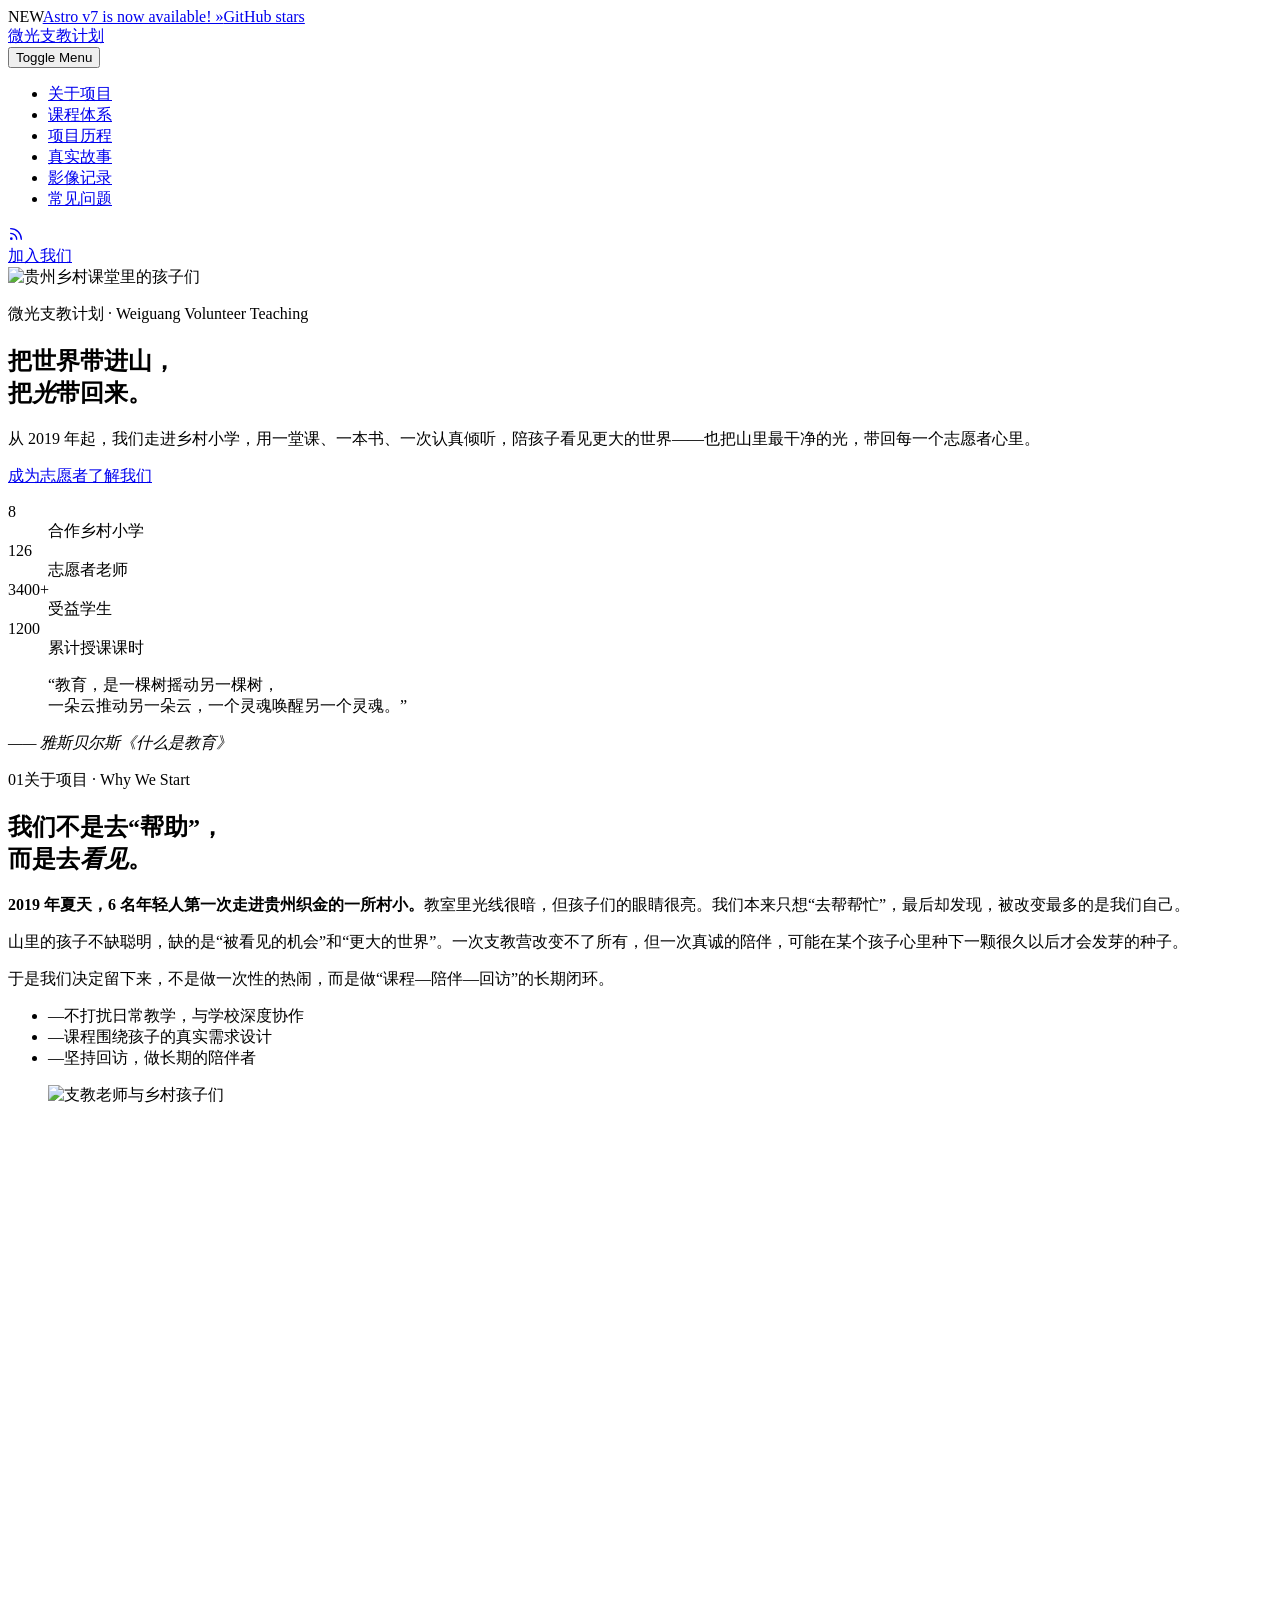
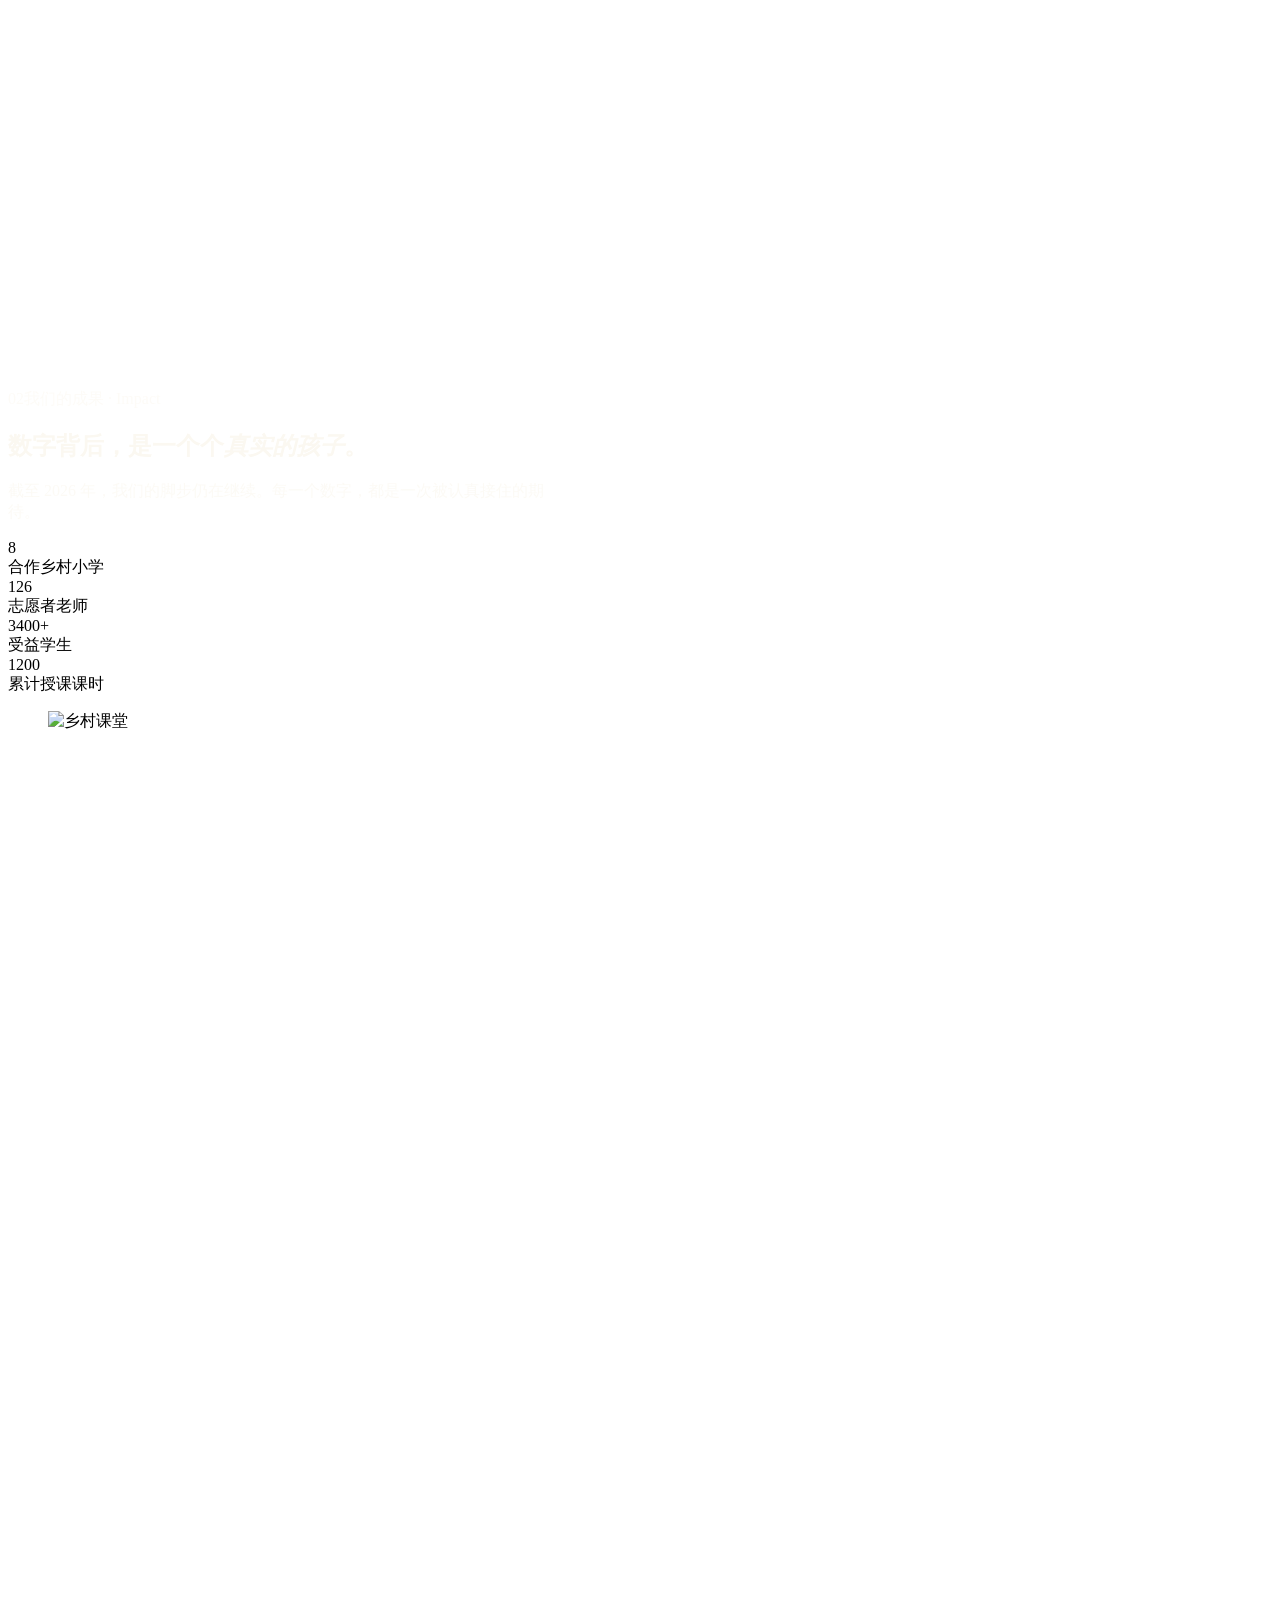
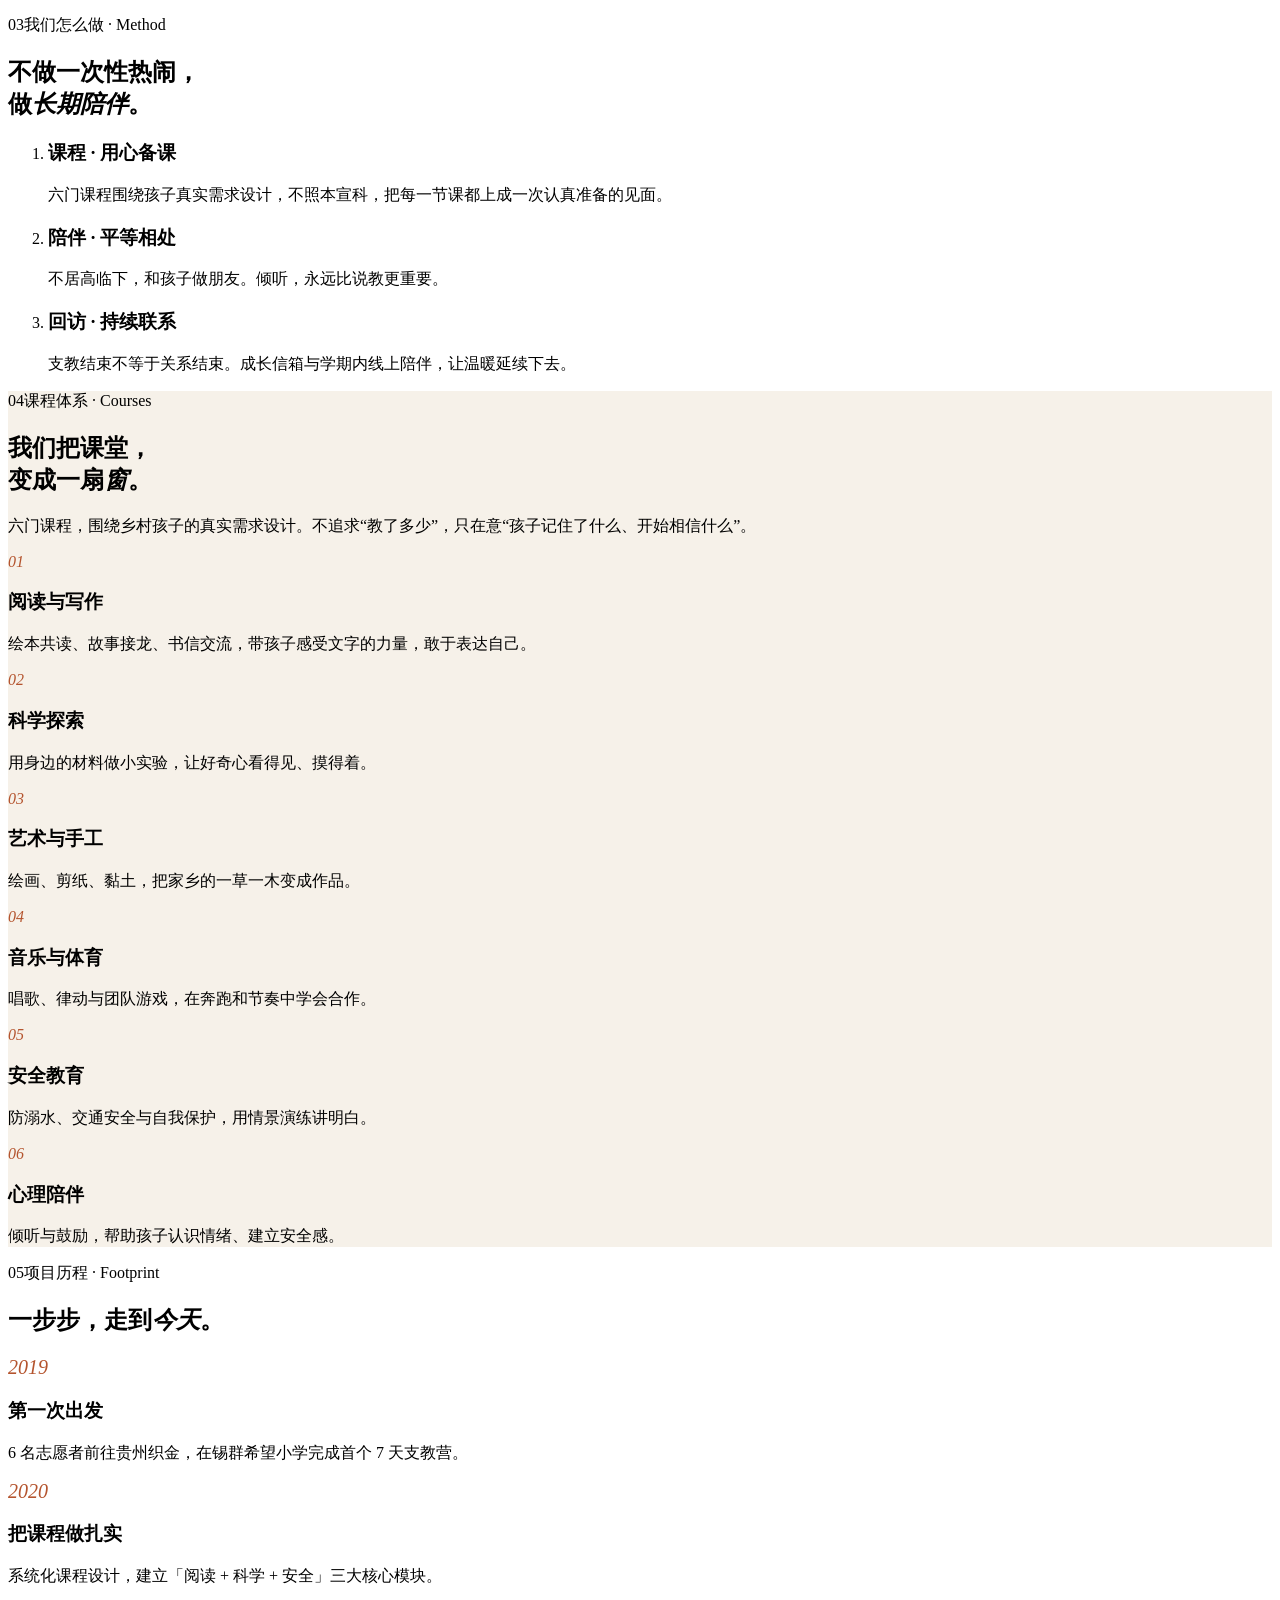
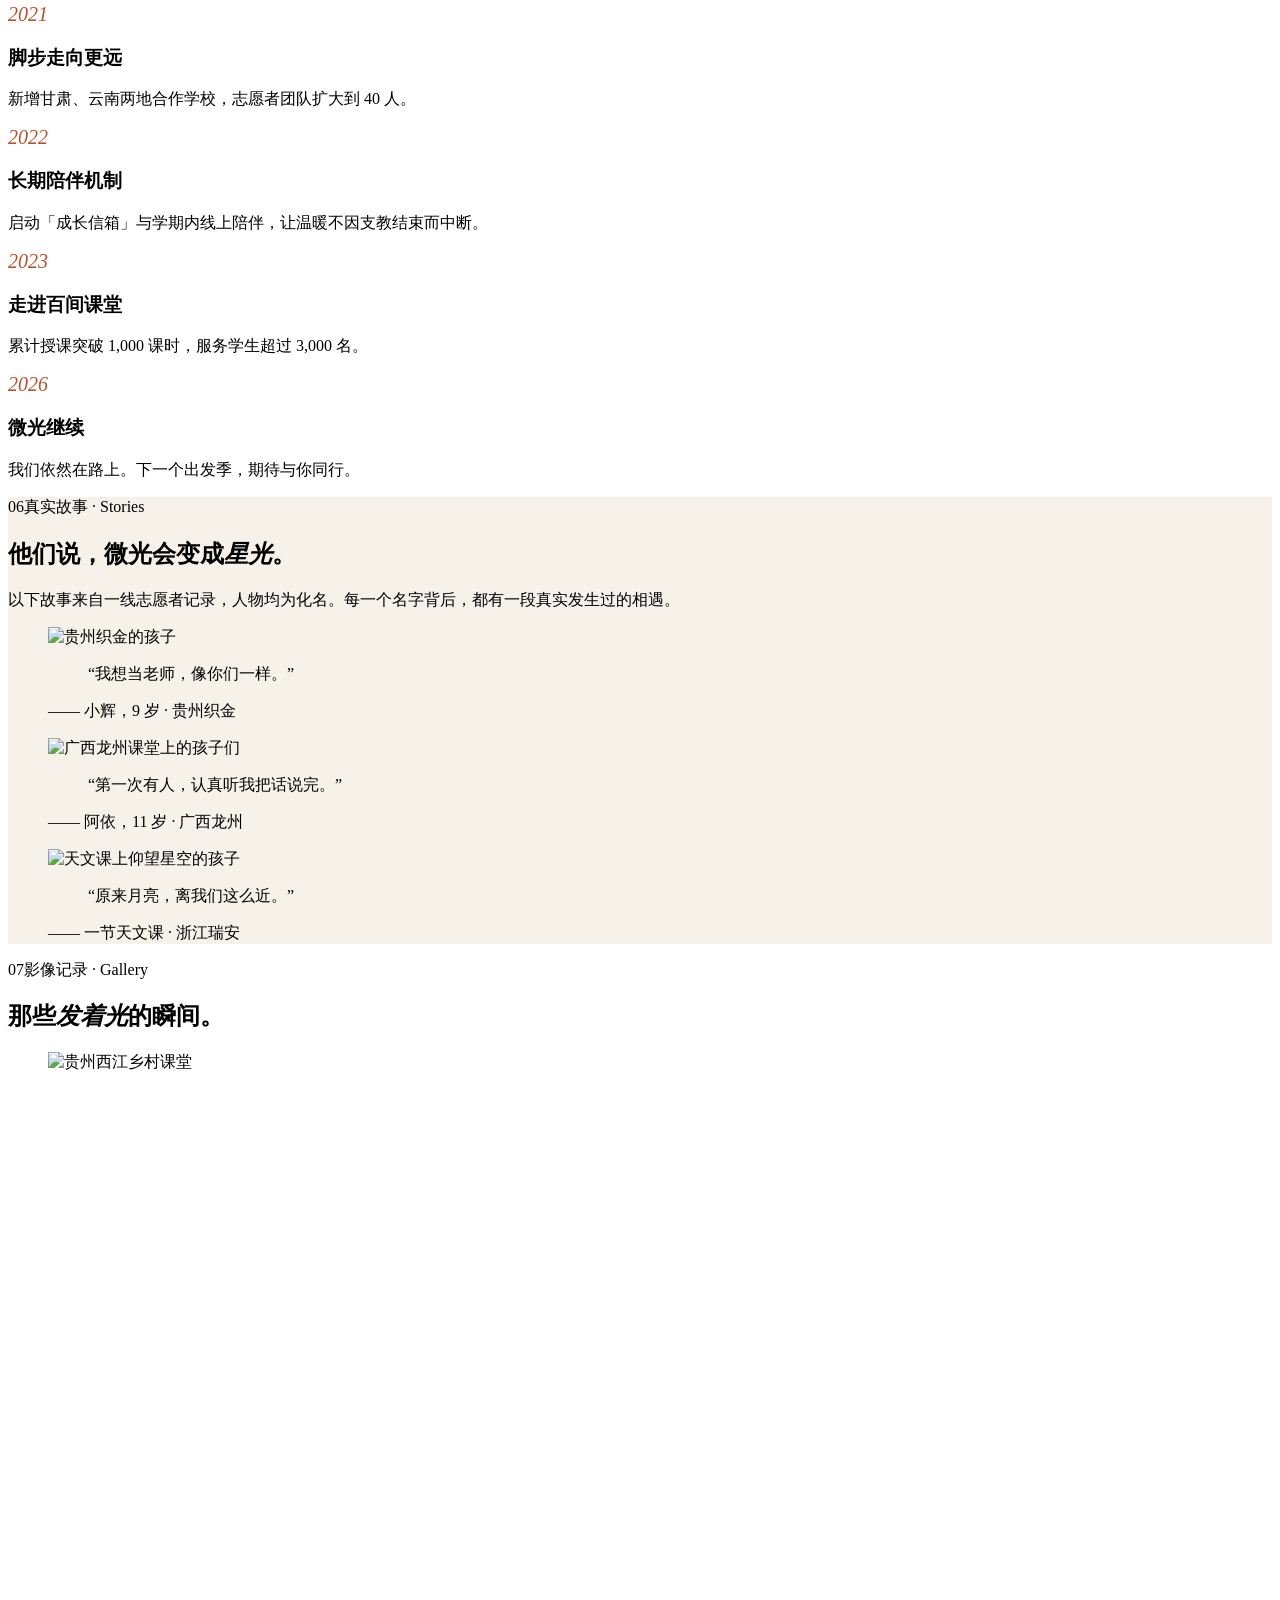
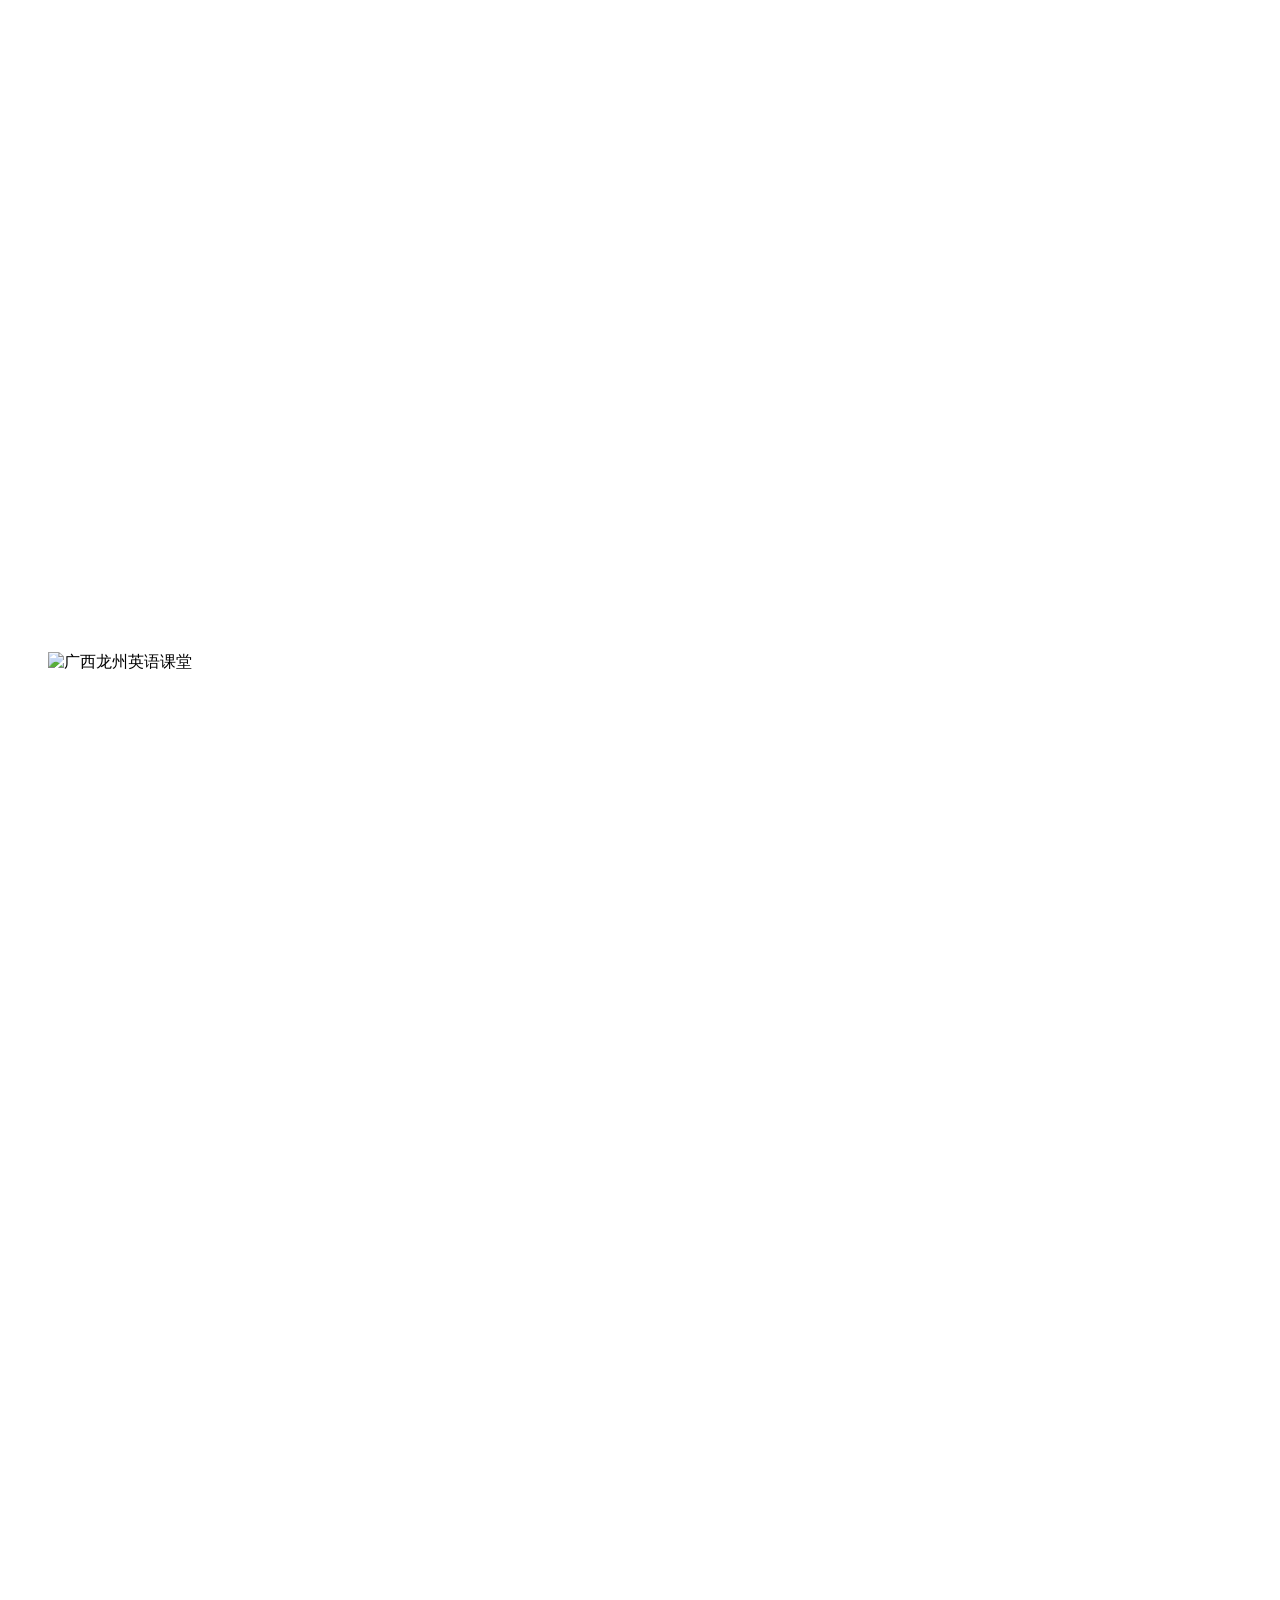
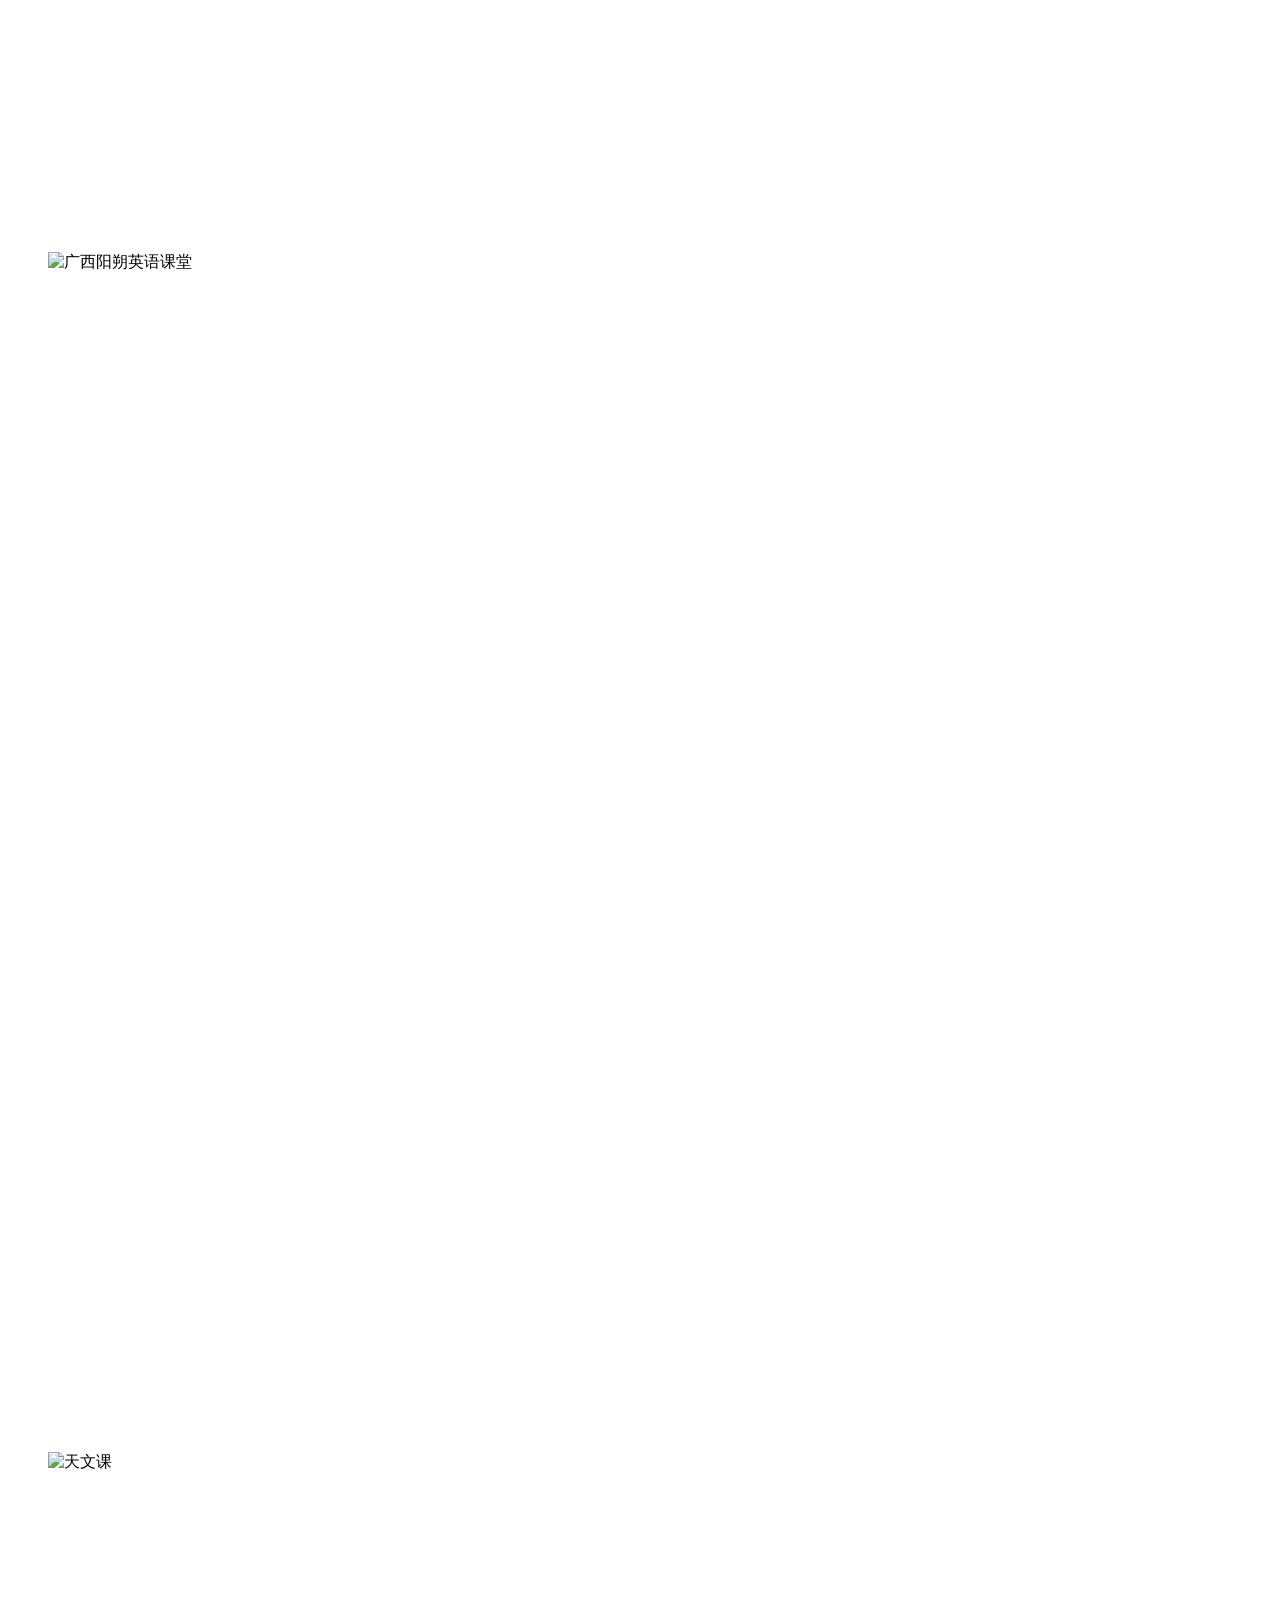
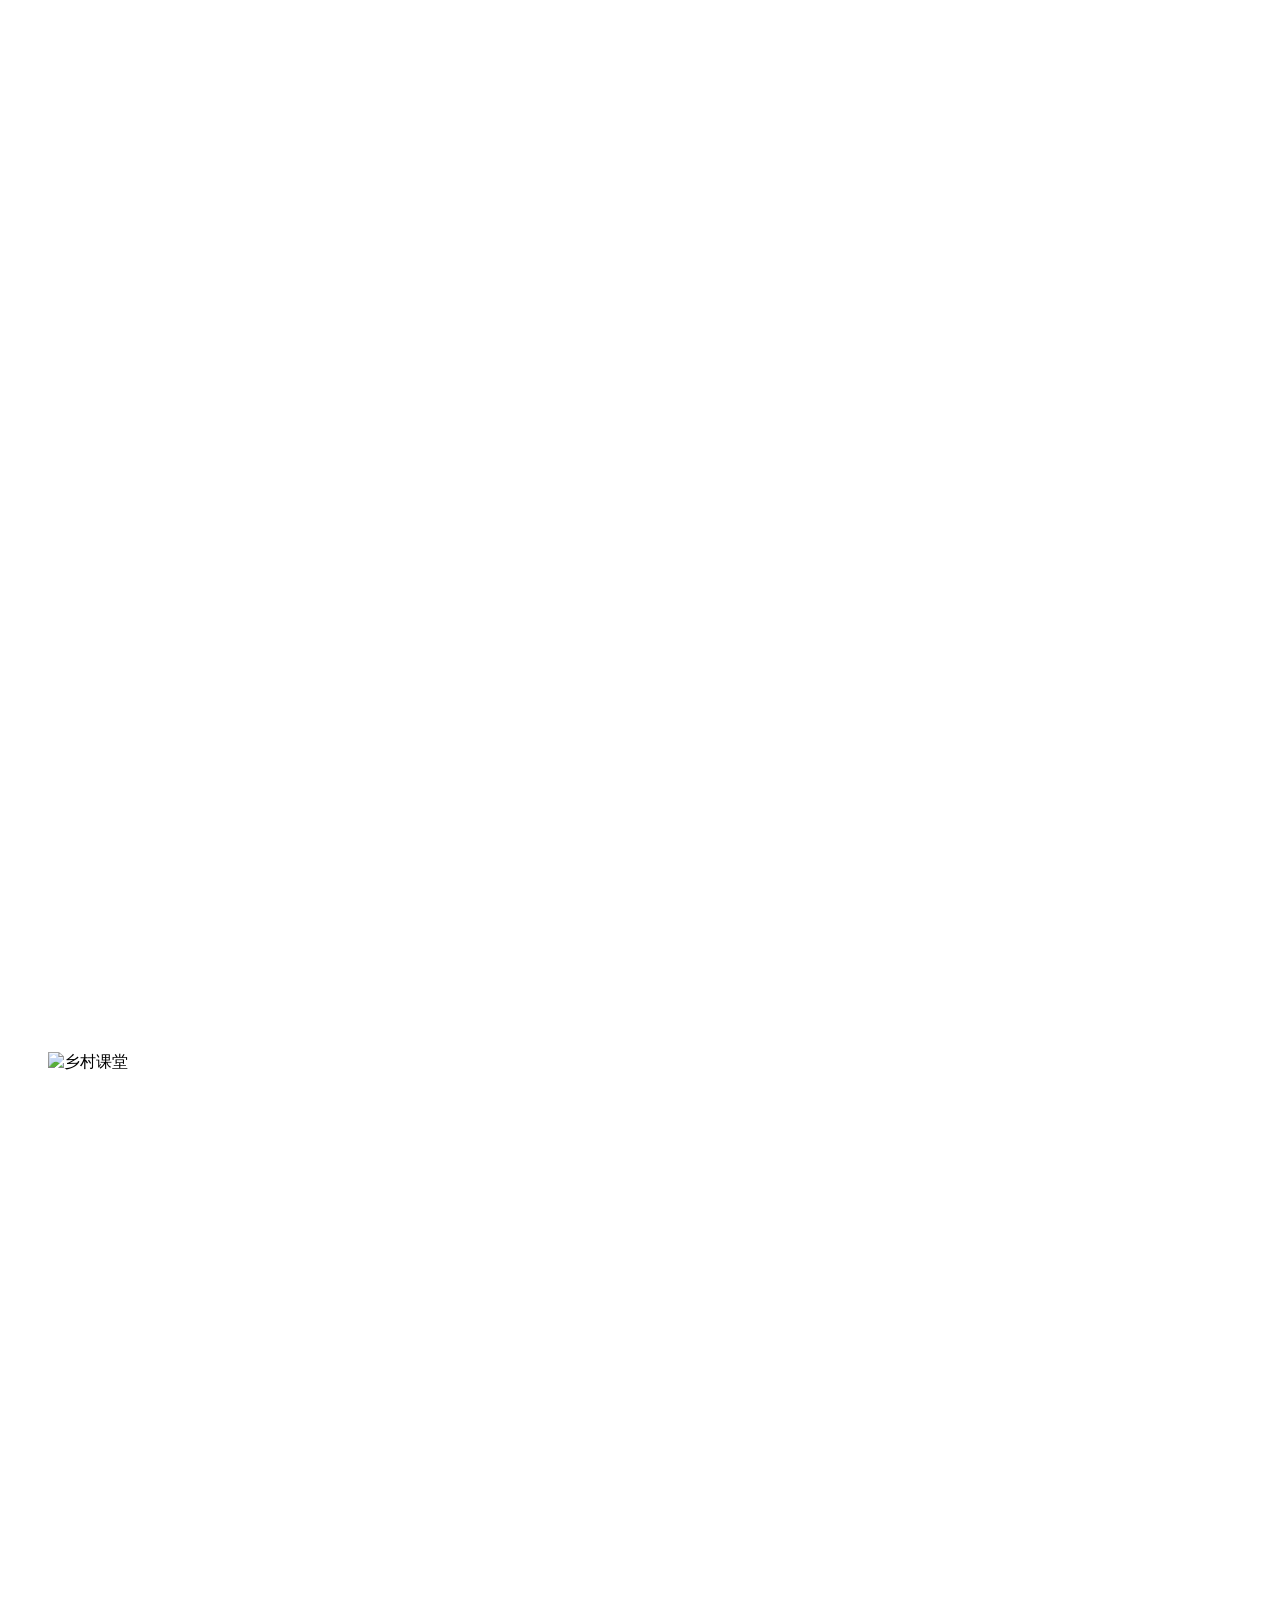
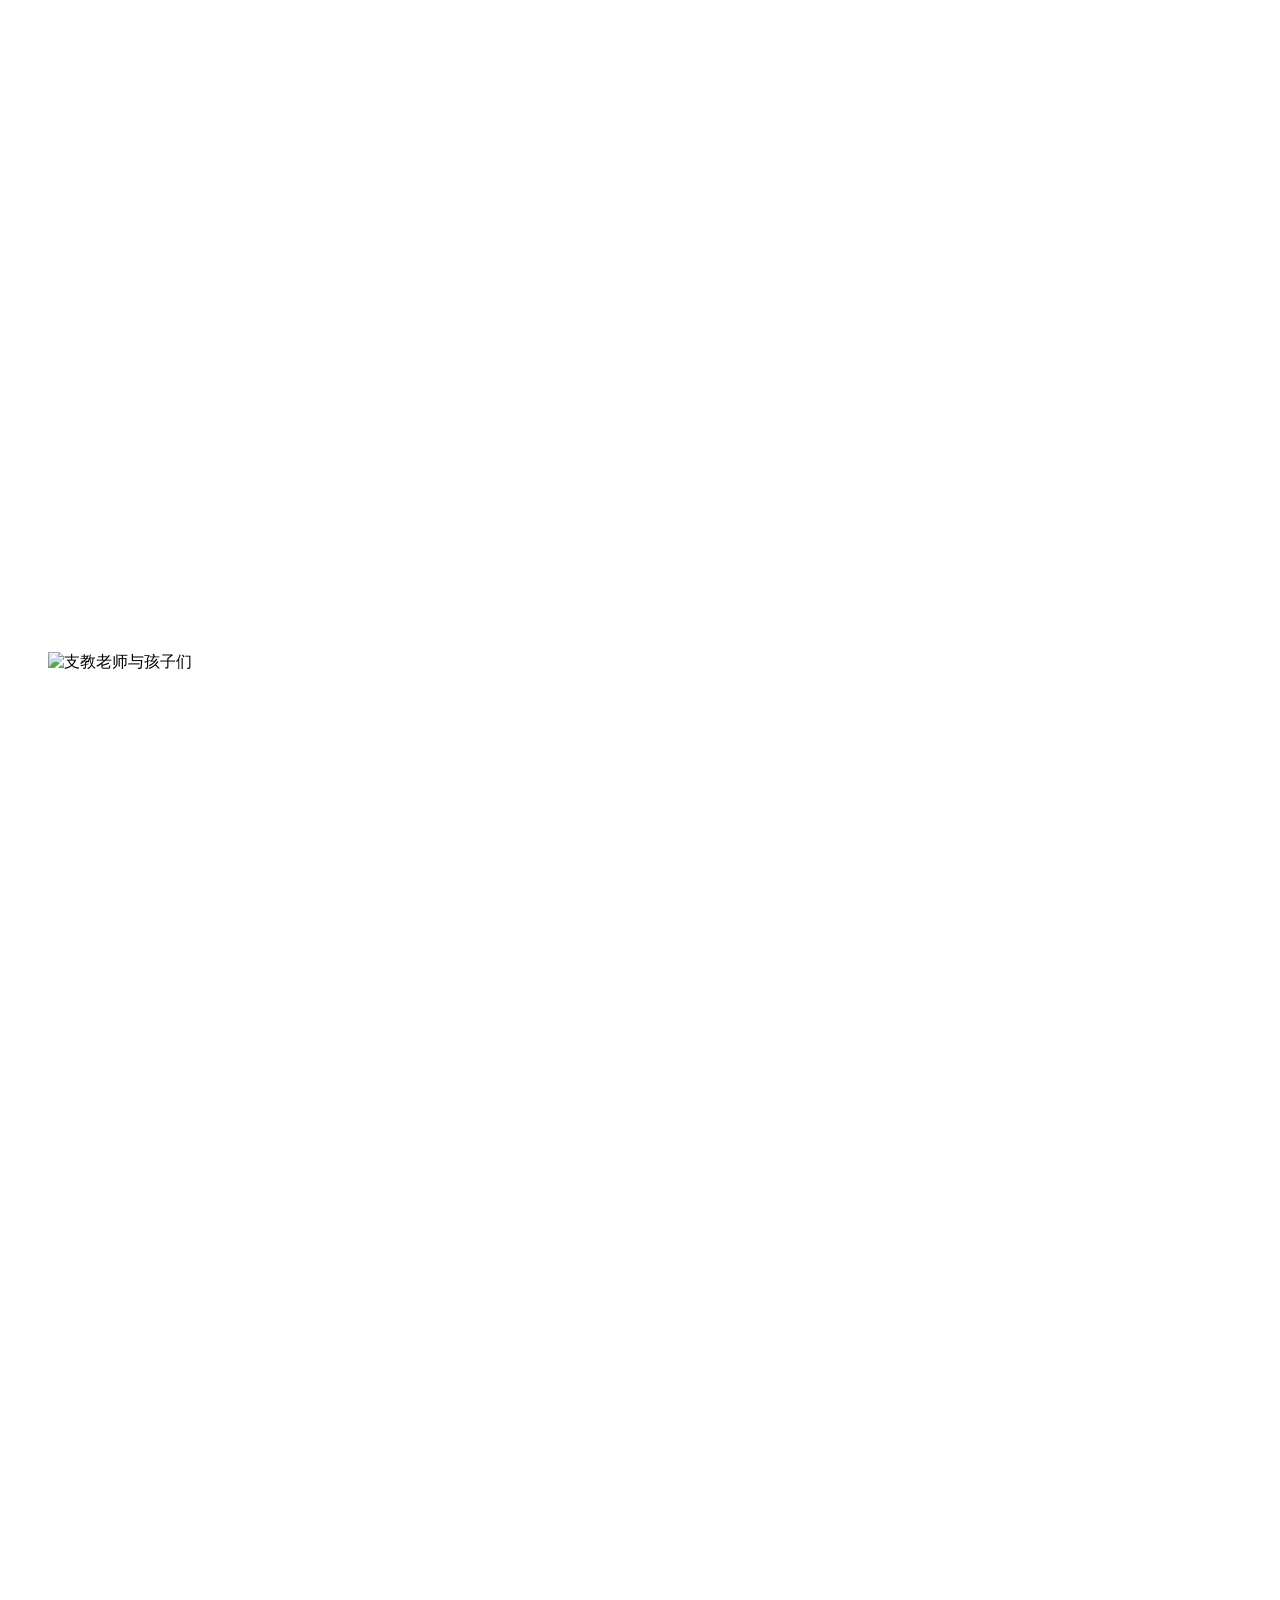
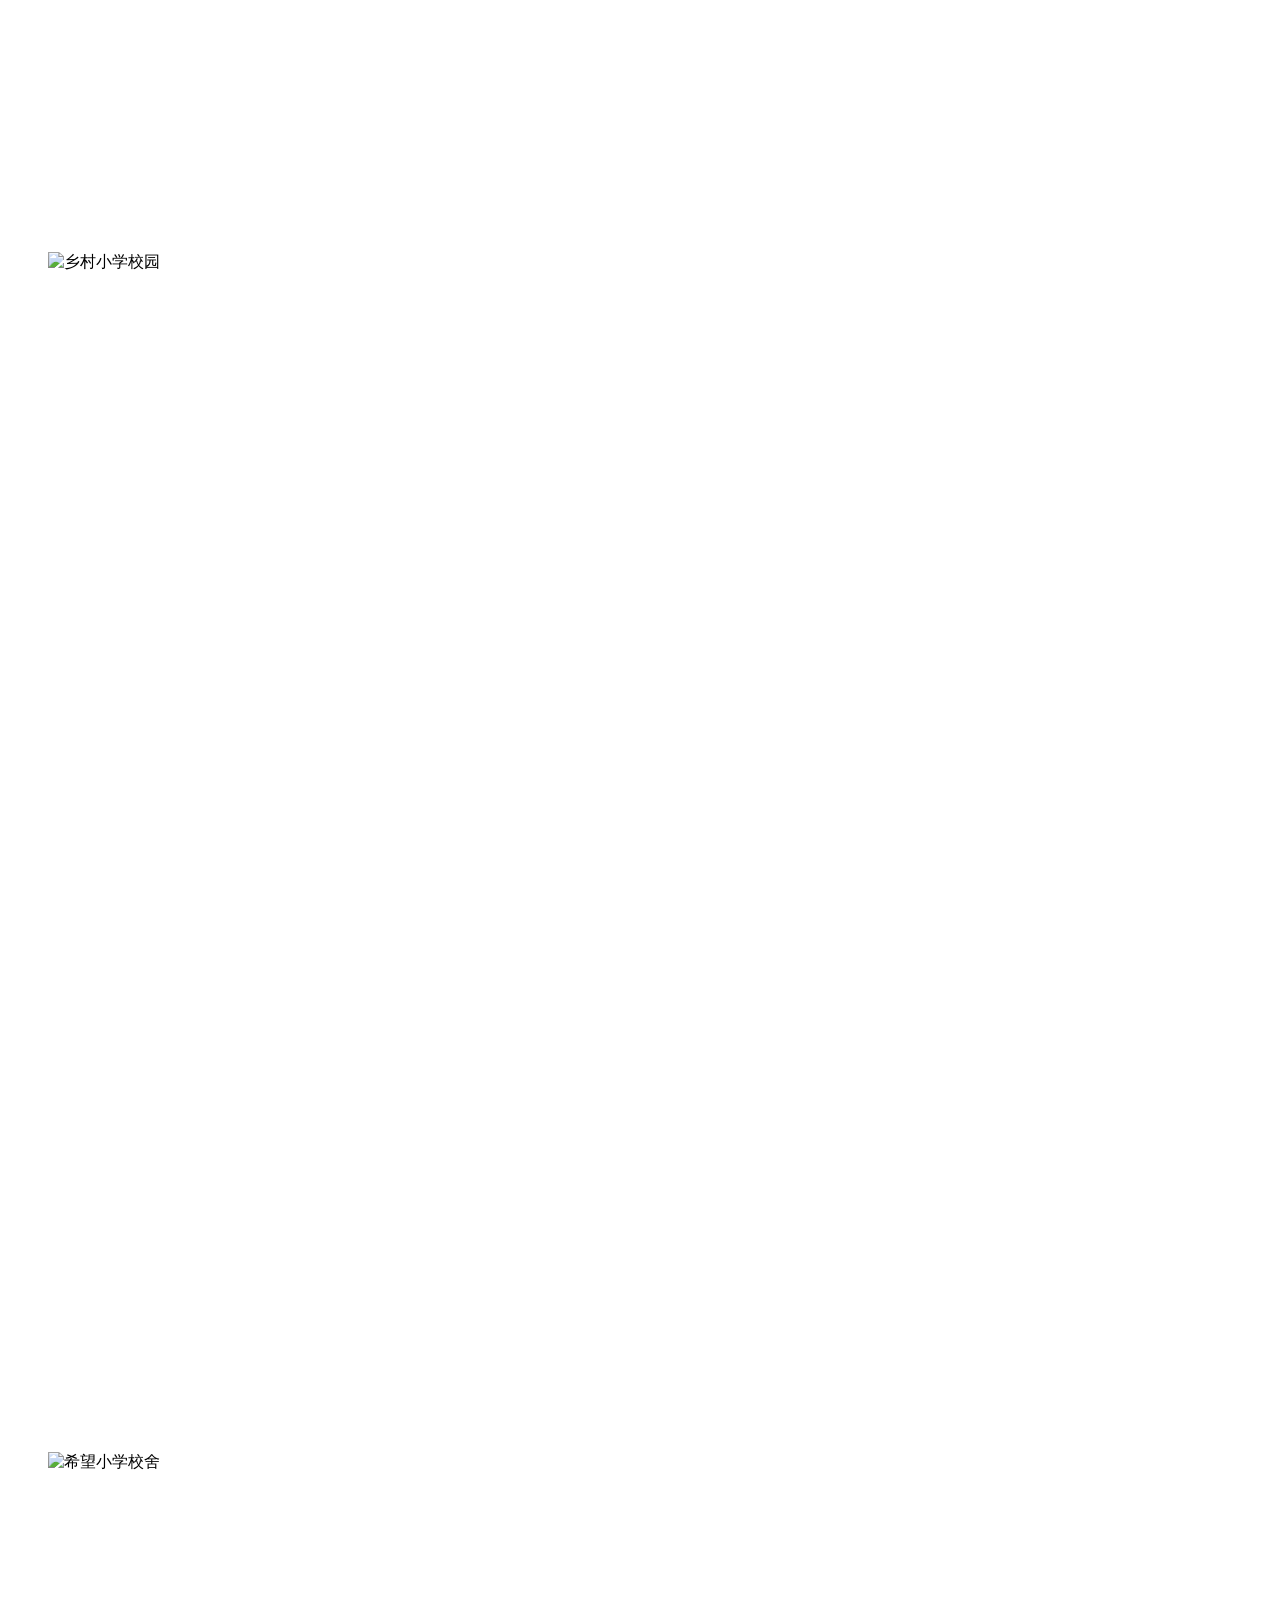
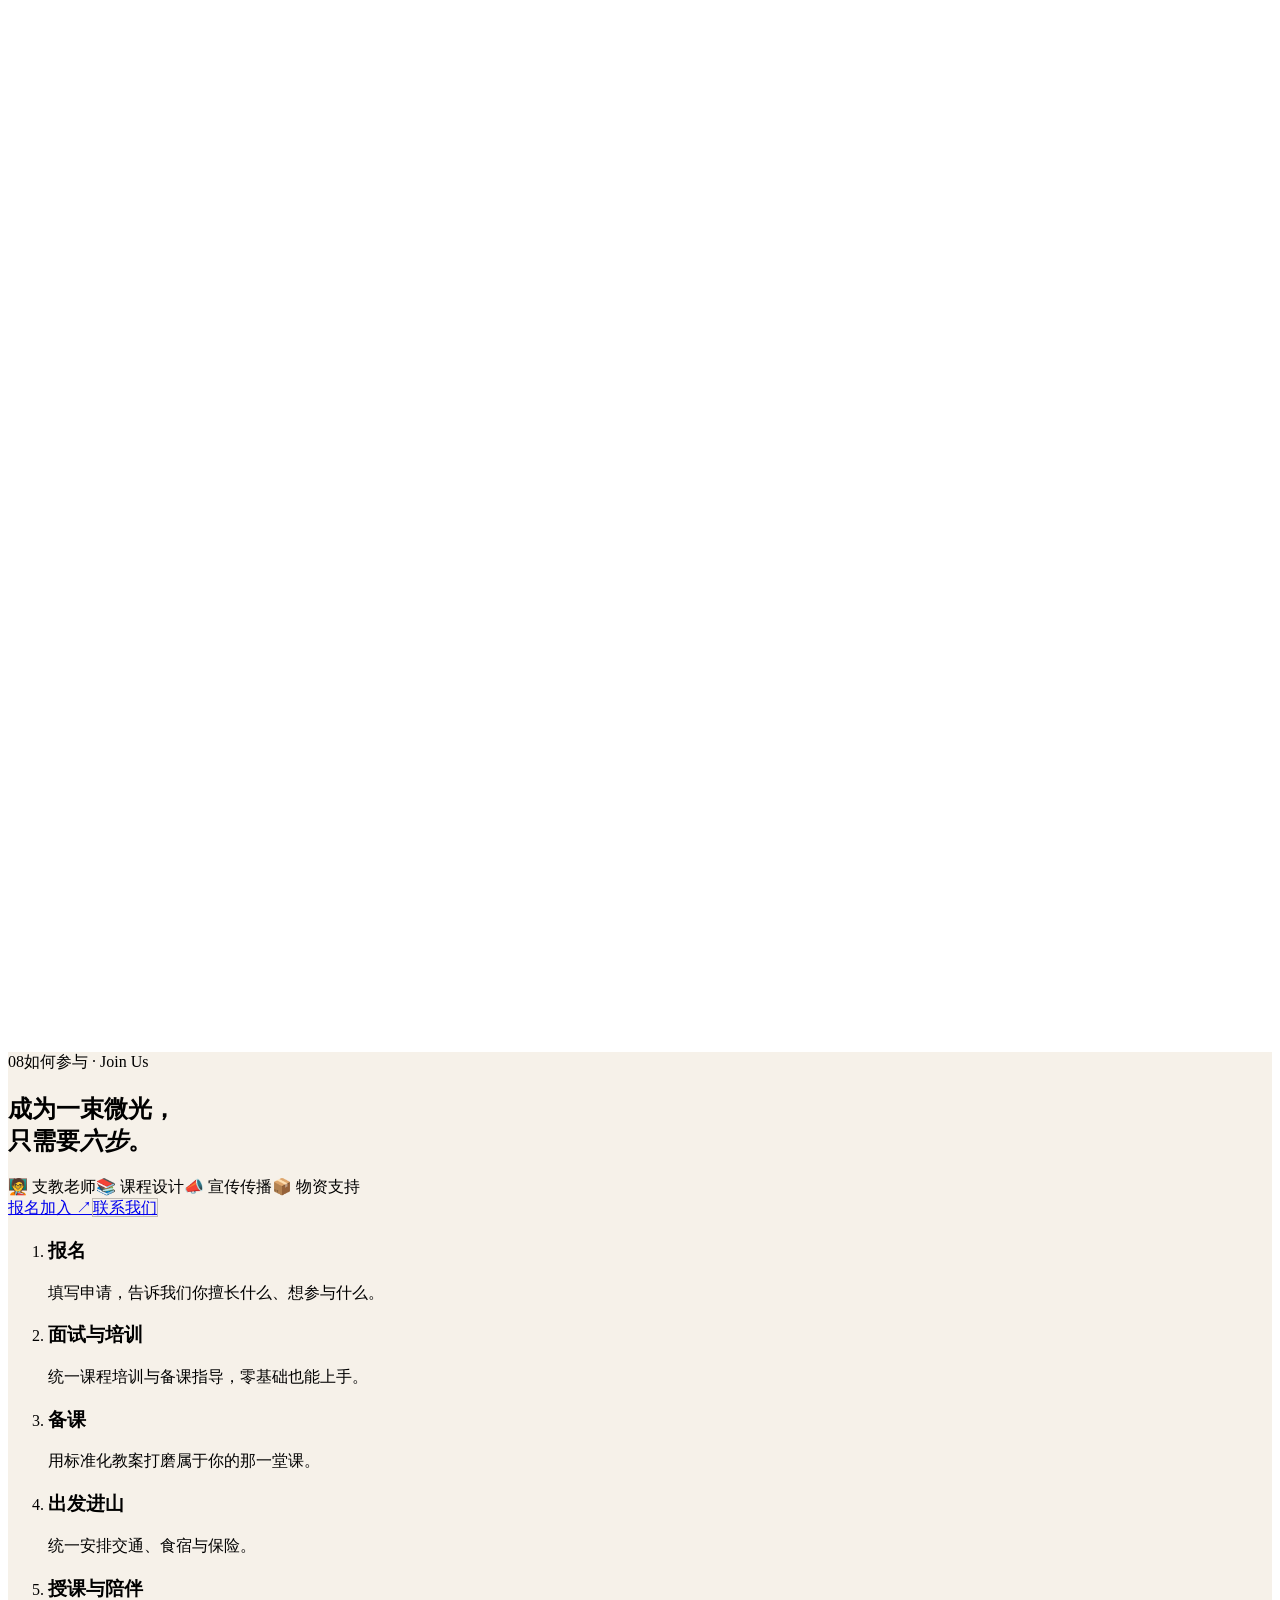
==== commit 74569596: "深化版公益站：编辑式布局 + 中国人物真实照片 + 深度内容" ====
--- a/index.html
+++ b/index.html
@@ -1 +1 @@
-<!DOCTYPE html><html class="2xl:text-[20px]" dir="ltr" lang="zh"><head><meta charset="UTF-8"><meta content="width=device-width,initial-scale=1" name="viewport"><link href="/weiguang-volunteer/sitemap-index.xml" rel="sitemap"><link href="/weiguang-volunteer/_astro/favicon.CGiRCjPI.ico" rel="shortcut icon"><link href="/weiguang-volunteer/_astro/favicon.vp_fBu0c.svg" rel="icon" type="image/svg+xml"><link href="/weiguang-volunteer/_astro/favicon.vp_fBu0c.svg" rel="mask-icon" color="#8D46E7"><link href="/weiguang-volunteer/_astro/apple-touch-icon.DHIlG7dp.png" rel="apple-touch-icon" sizes="180x180"><style>@font-face{font-family:Inter-7a7f36cf398a589c;src:url("/weiguang-volunteer/_astro/fonts/2640269fc0017342.woff2") format("woff2");font-display:swap;unicode-range:U+0000-00FF,U+0131,U+0152-0153,U+02BB-02BC,U+02C6,U+02DA,U+02DC,U+0304,U+0308,U+0329,U+2000-206F,U+20AC,U+2122,U+2191,U+2193,U+2212,U+2215,U+FEFF,U+FFFD;font-weight:100 900;font-style:normal}@font-face{font-family:"Inter-7a7f36cf398a589c fallback: Arial";src:local("Arial");font-display:swap;font-weight:100 900;font-style:normal;size-adjust:107.1194%;ascent-override:90.4365%;descent-override:22.518%;line-gap-override:0%}:root{--font-inter:Inter-7a7f36cf398a589c,"Inter-7a7f36cf398a589c fallback: Arial",sans-serif}</style><link href="/weiguang-volunteer/_astro/fonts/2640269fc0017342.woff2" rel="preload" type="font/woff2" as="font" crossorigin><style>:root{--aw-font-sans:'PingFang SC','Hiragino Sans GB','Microsoft YaHei','Helvetica Neue',Arial,sans-serif;--aw-font-serif:'Songti SC','STSong','Noto Serif CJK SC','SimSun',serif;--aw-font-heading:'Songti SC','STSong','Noto Serif CJK SC','SimSun',serif;--aw-color-primary:rgb(35 70 58);--aw-color-secondary:rgb(23 47 39);--aw-color-accent:rgb(180 84 46);--aw-color-text-heading:rgb(27 23 18);--aw-color-text-default:rgb(38 33 26);--aw-color-text-muted:rgb(38 33 26 / 64%);--aw-color-bg-page:rgb(246 241 233);--aw-color-bg-page-dark:rgb(23 47 39)}.dark{--aw-color-primary:rgb(100 160 132);--aw-color-secondary:rgb(80 130 108);--aw-color-accent:rgb(201 161 92);--aw-color-text-heading:rgb(247 248 248);--aw-color-text-default:rgb(229 236 246);--aw-color-text-muted:rgb(229 236 246 / 66%);--aw-color-bg-page:rgb(20 28 24)}</style><script>!function(){const e="light:only";function t(e){document.documentElement.classList["dark"===e?"add":"remove"]("dark")}function a(){return e&&e.endsWith(":only")||!localStorage.theme?e.replace(":only",""):"dark"===localStorage.theme||!("theme"in localStorage)&&window.matchMedia("(prefers-color-scheme: dark)").matches?"dark":"light"}t(a()),document.addEventListener("astro:after-swap",()=>t(a()))}()</script><title>微光支教计划 · 去大山里，做一束微光</title><link href="https://lucien0508.github.io/weiguang-volunteer/" rel="canonical"><meta content="微光支教计划：走进乡村小学，用一堂堂用心的课，陪孩子看见更大的世界。欢迎了解并加入我们。" name="description"><meta content="index, follow" name="robots"><meta content="微光支教计划 · 去大山里，做一束微光" property="og:title"><meta content="website" property="og:type"><meta content="https://lucien0508.github.io/weiguang-volunteer/_astro/default.CW5EadUx_10n6HP.jpg" property="og:image"><meta content="https://lucien0508.github.io/weiguang-volunteer/" property="og:url"><meta content="微光支教计划：走进乡村小学，用一堂堂用心的课，陪孩子看见更大的世界。欢迎了解并加入我们。" property="og:description"><meta content="zh" property="og:locale"><meta content="微光支教计划" property="og:site_name"><meta content="https://lucien0508.github.io/weiguang-volunteer/_astro/default.CW5EadUx_10n6HP.jpg" property="og:image:url"><meta content="1200" property="og:image:width"><meta content="626" property="og:image:height"><meta content="微光支教计划 · 去大山里，做一束微光" property="og:image:alt"><meta content="summary_large_image" name="twitter:card"><script data-id id="ga-init">if(document.getElementById("ga-init").dataset.id){var d=document.getElementById("ga-init").dataset.id;window.dataLayer=window.dataLayer||[],window.gtag=function(){dataLayer.push(arguments)},window.gtag("js",new Date),window.gtag("config",d)}</script><link href="https://images.unsplash.com" rel="preconnect"><meta content="true" name="astro-view-transitions-enabled"><meta content="swap" name="astro-view-transitions-fallback"><script type="module" src="/weiguang-volunteer/_astro/ClientRouter.astro_astro_type_script_index_0_lang.C0MNin66.js"></script><link href="/weiguang-volunteer/_astro/Layout.CSclgHmz.css" rel="stylesheet"><style>@keyframes astroFadeInOut{0%{opacity:1}to{opacity:0}}@keyframes astroFadeIn{0%{opacity:0;mix-blend-mode:plus-lighter}to{opacity:1;mix-blend-mode:plus-lighter}}@keyframes astroFadeOut{0%{opacity:1;mix-blend-mode:plus-lighter}to{opacity:0;mix-blend-mode:plus-lighter}}@keyframes astroSlideFromRight{0%{transform:translate(100%)}}@keyframes astroSlideFromLeft{0%{transform:translate(-100%)}}@keyframes astroSlideToRight{to{transform:translate(100%)}}@keyframes astroSlideToLeft{to{transform:translate(-100%)}}@media (prefers-reduced-motion){::view-transition-group(*),::view-transition-new(*),::view-transition-old(*),[data-astro-transition-scope]{animation:none!important}}aw-header[data-astro-cid-nswrv7r3],aw-theme-toggle[data-astro-cid-4vhgjfnb]{display:contents}</style><script type="module" src="/weiguang-volunteer/_astro/page.DJ1T1J6G.js"></script></head><body class="flex flex-col antialiased bg-page min-h-screen text-default tracking-tight"><div class="relative dark:border-slate-800 bg-slate-900 dark:bg-transparent dark:border-b dark:text-slate-400 gap-1 hidden lg:flex overflow-hidden px-3 py-2 text-ellipsis text-slate-300 text-sm whitespace-nowrap"><span class="font-semibold bg-white/20 dark:bg-slate-700 dark:text-slate-300 inline-block mr-0.5 px-1 py-0.5 rtl:ml-0.5 rtl:mr-0 text-slate-100 text-xs">NEW</span><a class="font-medium dark:text-slate-400 hover:underline text-slate-300" href="https://astro.build/blog/astro-7/">Astro v7 is now available! »</a><a class="bg-[url(https://img.shields.io/github/stars/arthelokyo/astrowind.svg?style=social&label=Stars&maxAge=86400)] bg-contain bg-no-repeat bg-right h-[1.25rem] inline-block ltr:ml-auto ml-auto rtl:mr-auto w-[5.6rem]" href="https://github.com/arthelokyo/astrowind" rel="noopener noreferrer" target="_blank" title="If you like AstroWind, give us a star."><span class="sr-only">GitHub stars</span></a></div><script type="module">var e=class extends HTMLElement{connectedCallback(){this.querySelector("[data-aw-toggle-color-scheme]")?.addEventListener("click",()=>{let e=document.documentElement.classList.toggle("dark");localStorage.theme=e?"dark":"light",document.dispatchEvent(new CustomEvent("aw:theme-change"))})}};customElements.get("aw-theme-toggle")||customElements.define("aw-theme-toggle",e)</script><aw-header data-astro-cid-nswrv7r3="true" data-astro-transition-persist="header-1rdwfvm"><header class="w-full mx-auto border-b border-gray-50/0 ease-in-out flex-none sticky top-0 transition-[opacity] z-40" data-astro-cid-nswrv7r3 data-aw-sticky-header="true" id="header"><div class="absolute inset-0" data-astro-cid-nswrv7r3></div><div class="w-full mx-auto lg:grid lg:grid-cols-3 lg:items-center lg:px-6 max-w-7xl px-3 py-3 relative text-default" data-astro-cid-nswrv7r3><div class="flex justify-between" data-astro-cid-nswrv7r3><a class="flex items-center" href="/weiguang-volunteer/" data-astro-cid-nswrv7r3><span class="font-bold text-heading font-heading md:text-xl ml-2 rtl:ml-0 rtl:mr-2 self-center text-xl whitespace-nowrap">微光支教计划</span></a><div class="flex items-center lg:hidden" data-astro-cid-nswrv7r3><button aria-label="Toggle Menu" class="flex items-center justify-center cursor-pointer flex-col group h-12 rounded w-12" type="button" aria-expanded="false" data-aw-toggle-menu><span class="sr-only">Toggle Menu</span><span class="transition bg-black dark:bg-white duration-200 ease h-0.5 my-1 opacity-80 rounded-full transform w-6 group-[.expanded]:rotate-45 group-[.expanded]:translate-y-2.5" aria-hidden="true"></span><span class="transition bg-black dark:bg-white duration-200 ease h-0.5 my-1 opacity-80 rounded-full transform w-6 group-[.expanded]:opacity-0" aria-hidden="true"></span><span class="transition bg-black dark:bg-white duration-200 ease h-0.5 my-1 opacity-80 rounded-full transform w-6 group-[.expanded]:-rotate-45 group-[.expanded]:-translate-y-2.5" aria-hidden="true"></span></button></div></div><nav aria-label="Main navigation" class="w-full lg:w-auto items-center hidden lg:flex lg:justify-self-center lg:mx-5 lg:overflow-visible overflow-x-hidden overflow-y-auto text-default" data-astro-cid-nswrv7r3><ul class="flex w-full flex-col font-medium lg:flex-row lg:justify-center lg:self-center lg:text-[0.9375rem] lg:w-auto text-xl tracking-[0.01rem]" data-astro-cid-nswrv7r3><li class data-astro-cid-nswrv7r3><a class="flex items-center dark:hover:text-white hover:text-link px-4 py-3 whitespace-nowrap" href="#about" data-astro-cid-nswrv7r3>关于项目</a></li><li class data-astro-cid-nswrv7r3><a class="flex items-center dark:hover:text-white hover:text-link px-4 py-3 whitespace-nowrap" href="#courses" data-astro-cid-nswrv7r3>课程体系</a></li><li class data-astro-cid-nswrv7r3><a class="flex items-center dark:hover:text-white hover:text-link px-4 py-3 whitespace-nowrap" href="#journey" data-astro-cid-nswrv7r3>项目历程</a></li><li class data-astro-cid-nswrv7r3><a class="flex items-center dark:hover:text-white hover:text-link px-4 py-3 whitespace-nowrap" href="#gallery" data-astro-cid-nswrv7r3>影像记录</a></li><li class data-astro-cid-nswrv7r3><a class="flex items-center dark:hover:text-white hover:text-link px-4 py-3 whitespace-nowrap" href="#faq" data-astro-cid-nswrv7r3>常见问题</a></li></ul></nav><div class="w-full lg:w-auto items-center hidden lg:flex bottom-0 fixed justify-end left-0 lg:justify-self-end lg:mb-0 lg:p-0 lg:self-center lg:static p-3 rtl:left-auto rtl:right-0" data-astro-cid-nswrv7r3><div class="flex items-center justify-between lg:w-auto w-full" data-astro-cid-nswrv7r3><div class="flex" data-astro-cid-nswrv7r3><a class="text-muted text-sm dark:focus:ring-gray-700 dark:hover:bg-gray-700 dark:text-gray-400 focus:outline-none focus:ring-4 focus:ring-gray-200 hover:bg-gray-100 inline-flex items-center p-2.5 rounded-lg" href="/weiguang-volunteer/rss.xml" data-astro-cid-nswrv7r3 aria-label="RSS Feed"><svg class="h-5 w-5" data-icon="tabler:rss" height="1em" viewBox="0 0 24 24" width="1em" data-astro-cid-nswrv7r3="true"><symbol id="ai:tabler:rss"><path d="M4 19a1 1 0 1 0 2 0a1 1 0 1 0-2 0M4 4a16 16 0 0 1 16 16M4 11a9 9 0 0 1 9 9" fill="none" stroke="currentColor" stroke-linecap="round" stroke-linejoin="round" stroke-width="2"/></symbol><use href="#ai:tabler:rss"></use></svg></a></div><span class="rtl:ml-0 ml-4 rtl:mr-4" data-astro-cid-nswrv7r3><a class="text-sm font-semibold btn-secondary lg:px-6 ml-2 px-5.5 py-2.5 shadow-none w-auto" href="#join" data-astro-cid-nswrv7r3="true">加入我们</a></span></div></div></div></header></aw-header><script type="module">var e=class extends HTMLElement{onScroll;mql;onMqlChange;onPageLoad=()=>{this.updateActiveLinks(),this.closeOpenDropdown()};connectedCallback(){let e=this.querySelector("#header"),t=this.querySelector("[data-aw-toggle-menu]"),s=this.querySelector("#header nav"),a=this.querySelector("#header > div > div:last-child");this.updateActiveLinks(),document.addEventListener("astro:page-load",this.onPageLoad);let n=()=>{t?.classList.remove("expanded"),t?.setAttribute("aria-expanded","false"),document.body.classList.remove("overflow-hidden"),e?.classList.remove("h-screen","expanded","bg-page"),s?.classList.add("hidden"),a?.classList.add("hidden")};if(t?.addEventListener("click",()=>{let n=t.classList.toggle("expanded");t.setAttribute("aria-expanded",String(n)),document.body.classList.toggle("overflow-hidden"),e?.classList.toggle("h-screen"),e?.classList.toggle("expanded"),e?.classList.toggle("bg-page"),s?.classList.toggle("hidden"),a?.classList.toggle("hidden")}),s?.addEventListener("click",n),s?.addEventListener("click",e=>{let t=e.target?.closest(".dropdown-menu a");t&&t.blur()}),this.mql=window.matchMedia("(max-width: 1023px)"),this.onMqlChange=()=>n(),this.mql.addEventListener("change",this.onMqlChange),e?.hasAttribute("data-aw-sticky-header")){let t=!1,s=()=>{window.scrollY>60?e.classList.add("scroll"):e.classList.remove("scroll"),t=!1};this.onScroll=()=>{t||=(window.requestAnimationFrame(s),!0)},s(),document.addEventListener("scroll",this.onScroll,{passive:!0})}document.documentElement.classList.add("motion-safe:scroll-smooth")}disconnectedCallback(){this.onScroll&&document.removeEventListener("scroll",this.onScroll),this.mql&&this.onMqlChange&&this.mql.removeEventListener("change",this.onMqlChange),document.removeEventListener("astro:page-load",this.onPageLoad)}closeOpenDropdown(){let e=document.activeElement;e&&this.contains(e)&&e.closest(".dropdown")&&e.blur()}updateActiveLinks(){let e=e=>"/"+e.replace(/^\/+|\/+$/g,""),t=e(window.location.pathname);this.querySelectorAll("nav a[href]").forEach(s=>{let a=new URL(s.href,window.location.href),n=a.origin===window.location.origin&&!a.hash&&!s.getAttribute("href")?.startsWith("#");s.classList.toggle("aw-link-active",n&&e(a.pathname)===t)})}};customElements.get("aw-header")||customElements.define("aw-header",e)</script><main class="flex-1"><section class="relative not-prose md:-mt-[76px]"><div class="absolute inset-0 pointer-events-none" aria-hidden="true"></div><div class="relative mx-auto px-4 max-w-7xl sm:px-6"><div class="pointer-events-none md:pt-[76px] pt-0"></div><div class="md:py-20 py-12"><div class="text-center mx-auto max-w-5xl md:pb-16 pb-10"><p class="intersect-once motion-safe:md:intersect:animate-fade motion-safe:md:opacity-0 intersect-quarter font-bold dark:text-blue-200 text-base text-secondary tracking-wide uppercase">微光支教计划 · WEIGUANG VOLUNTEER TEACHING</p><h1 class="intersect-once motion-safe:md:intersect:animate-fade motion-safe:md:opacity-0 intersect-quarter font-bold font-heading leading-tighter mb-4 md:text-6xl text-5xl text-heading tracking-tighter">去大山里，<br>做一束<span class="text-accent">微光</span>。</h1><div class="max-w-3xl mx-auto"><p class="intersect-once motion-safe:md:intersect:animate-fade motion-safe:md:opacity-0 intersect-quarter mb-6 dark:text-slate-300 text-muted text-xl">我们走进乡村小学，带去一堂课、一本书、一次被认真倾听的下午，也带回孩子眼里最干净的光。</p><div class="flex flex-col flex-nowrap gap-4 m-auto max-w-xs sm:flex-row sm:justify-center sm:max-w-md intersect-once intersect-quarter motion-safe:md:intersect:animate-fade motion-safe:md:opacity-0"><div class="flex w-full sm:w-auto"><a class="w-full sm:mb-0 btn-primary" href="#join">成为志愿者</a></div><div class="flex w-full sm:w-auto"><a class="w-full sm:mb-0 btn-secondary" href="#about">了解项目</a></div></div></div></div><div class="intersect-once motion-safe:md:intersect:animate-fade motion-safe:md:opacity-0 intersect-quarter intersect-no-queue"><div class="relative m-auto max-w-5xl"><img alt="贵州西江乡村课堂" class="w-full mx-auto rounded-md" decoding="async" height="576" loading="eager" sizes="(max-width: 767px) 400px, (max-width: 1023px) 768px, (max-width: 2039px) 1024px, 2040px" src="/weiguang-volunteer/_astro/photo-01.z02U1HvW_Z2dTDT7.webp" srcset="/weiguang-volunteer/_astro/photo-01.z02U1HvW_ZNps9y.webp 400w, /weiguang-volunteer/_astro/photo-01.z02U1HvW_ZWNMOR.webp 768w, /weiguang-volunteer/_astro/photo-01.z02U1HvW_Z2dTDT7.webp 1024w, /weiguang-volunteer/_astro/photo-01.z02U1HvW_1O3Je.webp 1920w" width="1024" data-astro-image="constrained" data-astro-image-fit="cover" data-astro-image-pos="center" fetchpriority="high"></div></div></div></div></section><section class="relative not-prose scroll-mt-[72px]"><div class="absolute inset-0 pointer-events-none -z-[1]" aria-hidden="true"><div class="absolute inset-0"></div></div><div class="intersect-once motion-safe:md:intersect:animate-fade motion-safe:md:opacity-0 intersect-quarter relative intersect-no-queue mx-auto px-4 lg:py-20 md:px-6 md:py-16 py-12 text-default max-w-6xl"><aw-stats data-count-up><div class="text-center md:mx-auto mb-8 md:mb-12 max-w-3xl"><p class="font-bold dark:text-blue-200 text-base text-secondary tracking-wide uppercase">我们的成果 · Impact</p><h2 class="font-bold text-heading font-heading leading-tighter tracking-tighter text-balance md:text-4xl text-3xl">数字背后，是一个个真实的孩子。</h2></div><div class="flex justify-center -m-4 flex-wrap text-center"><div class="intersect-once motion-safe:md:intersect:animate-fade motion-safe:md:opacity-0 intersect-quarter text-center dark:md:border-slate-500 md:border-gray-200 md:border-r md:last:border-none md:w-1/4 min-w-[220px] p-4 sm:w-1/2 w-full"><div class="flex items-center justify-center text-primary mb-4 mx-auto"><svg class="w-10 h-10" data-icon="tabler:school" height="1em" viewBox="0 0 24 24" width="1em"><symbol id="ai:tabler:school"><g fill="none" stroke="currentColor" stroke-linecap="round" stroke-linejoin="round" stroke-width="2"><path d="M22 9L12 5L2 9l10 4zv6"/><path d="M6 10.6V16a6 3 0 0 0 12 0v-5.4"/></g></symbol><use href="#ai:tabler:school"></use></svg></div><div class="font-bold font-heading dark:text-white lg:text-5xl tabular-nums text-[2.6rem] text-primary xl:text-6xl" data-aw-amount="8">8</div><div class="text-sm uppercase dark:text-slate-400 font-medium lg:text-base text-gray-800 tracking-widest">合作乡村小学</div></div><div class="intersect-once motion-safe:md:intersect:animate-fade motion-safe:md:opacity-0 intersect-quarter text-center dark:md:border-slate-500 md:border-gray-200 md:border-r md:last:border-none md:w-1/4 min-w-[220px] p-4 sm:w-1/2 w-full"><div class="flex items-center justify-center text-primary mb-4 mx-auto"><svg class="w-10 h-10" data-icon="tabler:users" height="1em" viewBox="0 0 24 24" width="1em"><symbol id="ai:tabler:users"><path d="M5 7a4 4 0 1 0 8 0a4 4 0 1 0-8 0M3 21v-2a4 4 0 0 1 4-4h4a4 4 0 0 1 4 4v2m1-17.87a4 4 0 0 1 0 7.75M21 21v-2a4 4 0 0 0-3-3.85" fill="none" stroke="currentColor" stroke-linecap="round" stroke-linejoin="round" stroke-width="2"/></symbol><use href="#ai:tabler:users"></use></svg></div><div class="font-bold font-heading dark:text-white lg:text-5xl tabular-nums text-[2.6rem] text-primary xl:text-6xl" data-aw-amount="126">126</div><div class="text-sm uppercase dark:text-slate-400 font-medium lg:text-base text-gray-800 tracking-widest">志愿者老师</div></div><div class="intersect-once motion-safe:md:intersect:animate-fade motion-safe:md:opacity-0 intersect-quarter text-center dark:md:border-slate-500 md:border-gray-200 md:border-r md:last:border-none md:w-1/4 min-w-[220px] p-4 sm:w-1/2 w-full"><div class="flex items-center justify-center text-primary mb-4 mx-auto"><svg class="w-10 h-10" data-icon="tabler:heart" height="1em" viewBox="0 0 24 24" width="1em"><symbol id="ai:tabler:heart"><path d="M19.5 12.572L12 20l-7.5-7.428A5 5 0 1 1 12 6.006a5 5 0 1 1 7.5 6.572" fill="none" stroke="currentColor" stroke-linecap="round" stroke-linejoin="round" stroke-width="2"/></symbol><use href="#ai:tabler:heart"></use></svg></div><div class="font-bold font-heading dark:text-white lg:text-5xl tabular-nums text-[2.6rem] text-primary xl:text-6xl" data-aw-amount="3400">3400</div><div class="text-sm uppercase dark:text-slate-400 font-medium lg:text-base text-gray-800 tracking-widest">受益学生</div></div><div class="intersect-once motion-safe:md:intersect:animate-fade motion-safe:md:opacity-0 intersect-quarter text-center dark:md:border-slate-500 md:border-gray-200 md:border-r md:last:border-none md:w-1/4 min-w-[220px] p-4 sm:w-1/2 w-full"><div class="flex items-center justify-center text-primary mb-4 mx-auto"><svg class="w-10 h-10" data-icon="tabler:clock" height="1em" viewBox="0 0 24 24" width="1em"><symbol id="ai:tabler:clock"><g fill="none" stroke="currentColor" stroke-linecap="round" stroke-linejoin="round" stroke-width="2"><path d="M3 12a9 9 0 1 0 18 0a9 9 0 0 0-18 0"/><path d="M12 7v5l3 3"/></g></symbol><use href="#ai:tabler:clock"></use></svg></div><div class="font-bold font-heading dark:text-white lg:text-5xl tabular-nums text-[2.6rem] text-primary xl:text-6xl" data-aw-amount="1200">1200</div><div class="text-sm uppercase dark:text-slate-400 font-medium lg:text-base text-gray-800 tracking-widest">累计授课课时</div></div></div></aw-stats></div></section><script type="module">var e=class extends HTMLElement{connectedCallback(){if(!this.hasAttribute("data-count-up")||window.matchMedia("(prefers-reduced-motion: reduce)").matches)return;let e=this.querySelectorAll("[data-aw-amount]");if(!e.length)return;let t=()=>{e.forEach(e=>{let t=e.dataset.awAmount??"",n=t.match(/^([^0-9]*)([0-9][0-9.,]*)(.*)$/);if(!n)return;let[,a,s,r]=n,o=(s.split(".")[1]??"").length,i=parseFloat(s.replace(/,/g,"")),c=performance.now(),l=n=>{let s=Math.min(1,(n-c)/1200),m=1-(1-s)**3;e.textContent=`${a}${(i*m).toFixed(o)}${r}`,s<1?requestAnimationFrame(l):e.textContent=t};requestAnimationFrame(l)})},n=new IntersectionObserver(e=>{e.some(e=>e.isIntersecting)&&(n.disconnect(),t())});n.observe(this)}};customElements.get("aw-stats")||customElements.define("aw-stats",e)</script><section class="relative not-prose scroll-mt-[72px]"><div class="absolute inset-0 pointer-events-none -z-[1]" aria-hidden="true"><div class="absolute inset-0"></div></div><div class="intersect-once motion-safe:md:intersect:animate-fade motion-safe:md:opacity-0 intersect-quarter relative intersect-no-queue mx-auto px-4 lg:py-20 md:px-6 md:py-16 py-12 text-default max-w-4xl"><figure class="intersect-once motion-safe:md:intersect:animate-fade motion-safe:md:opacity-0 intersect-quarter text-center"><blockquote><p class="text-heading font-heading text-balance after:content-['”'] before:content-['“'] font-medium leading-snug md:text-3xl text-2xl tracking-tight">“教育，是一棵树摇动另一棵树，一朵云推动另一朵云，一个灵魂唤醒另一个灵魂。”</p></blockquote><figcaption class="flex items-center justify-center gap-4 mt-8"><div class="rtl:text-right text-left"><p class="text-heading font-semibold text-base">雅斯贝尔斯</p><p class="text-muted text-sm">《什么是教育》</p></div></figcaption></figure></div></section><section class="relative not-prose scroll-mt-[72px]" id="about"><div class="absolute inset-0 pointer-events-none -z-[1]" aria-hidden="true"><div class="absolute inset-0"></div></div><div class="intersect-once motion-safe:md:intersect:animate-fade motion-safe:md:opacity-0 intersect-quarter relative intersect-no-queue mx-auto px-4 lg:py-20 md:px-6 md:py-16 py-12 text-default max-w-7xl"><div class="text-center md:mx-auto mb-8 md:mb-12 lg:max-w-2xl max-w-xl sm:mx-auto"><p class="font-bold dark:text-blue-200 text-base text-secondary tracking-wide uppercase">关于项目 · About</p><h2 class="font-bold text-heading font-heading leading-tighter tracking-tighter text-balance mb-4 md:text-5xl text-4xl">教育的意义，是让每个孩子被看见。</h2></div><div class="md:px-2 max-w-7xl mx-auto px-0 py-4"><div class="md:flex md:gap-16"><div class="md:basis-1/2 self-center"><div class="mb-12 dark:text-slate-400 text-lg">微光支教计划成立于 2019 年，由一群来自不同城市、不同职业的年轻人发起。每年寒暑假，我们组织志愿者前往乡村小学，带去精心设计的阅读、科学、艺术与安全课程。</div><div class="grid gap-8 mx-auto gap-y-4 md:gap-y-8"><div class="intersect-once motion-safe:md:intersect:animate-fade motion-safe:md:opacity-0"><div class="flex flex-row max-w-none"><div class="flex justify-center"><svg class="flex items-center justify-center rounded-full bg-green-600 dark:bg-green-700 h-7 mr-2 p-1 rtl:ml-2 rtl:mr-0 text-gray-50 w-7" data-icon="tabler:check" height="1em" viewBox="0 0 24 24" width="1em"><symbol id="ai:tabler:check"><path d="m5 12l5 5L20 7" fill="none" stroke="currentColor" stroke-linecap="round" stroke-linejoin="round" stroke-width="2"/></symbol><use href="#ai:tabler:check"></use></svg></div><div class="mt-0.5"><h3 class="font-medium dark:text-white leading-6 ml-2 rtl:ml-0 rtl:mr-2 text-lg">不打扰日常教学</h3><p class="text-muted mt-3 dark:text-slate-400 ml-2 rtl:ml-0 rtl:mr-2">与学校深度协作，围绕孩子的真实需求设计课程。</p></div></div></div><div class="intersect-once motion-safe:md:intersect:animate-fade motion-safe:md:opacity-0"><div class="flex flex-row max-w-none"><div class="flex justify-center"><svg class="flex items-center justify-center rounded-full bg-green-600 dark:bg-green-700 h-7 mr-2 p-1 rtl:ml-2 rtl:mr-0 text-gray-50 w-7" data-icon="tabler:check" height="1em" viewBox="0 0 24 24" width="1em"><use href="#ai:tabler:check"></use></svg></div><div class="mt-0.5"><h3 class="font-medium dark:text-white leading-6 ml-2 rtl:ml-0 rtl:mr-2 text-lg">坚持长期回访</h3><p class="text-muted mt-3 dark:text-slate-400 ml-2 rtl:ml-0 rtl:mr-2">不做一次性的热闹，做长期的陪伴者。</p></div></div></div><div class="intersect-once motion-safe:md:intersect:animate-fade motion-safe:md:opacity-0"><div class="flex flex-row max-w-none"><div class="flex justify-center"><svg class="flex items-center justify-center rounded-full bg-green-600 dark:bg-green-700 h-7 mr-2 p-1 rtl:ml-2 rtl:mr-0 text-gray-50 w-7" data-icon="tabler:check" height="1em" viewBox="0 0 24 24" width="1em"><use href="#ai:tabler:check"></use></svg></div><div class="mt-0.5"><h3 class="font-medium dark:text-white leading-6 ml-2 rtl:ml-0 rtl:mr-2 text-lg">双向的照亮</h3><p class="text-muted mt-3 dark:text-slate-400 ml-2 rtl:ml-0 rtl:mr-2">志愿者带来知识，也带着被孩子们治愈的勇气与温暖。</p></div></div></div></div></div><div class="md:basis-1/2 md:mt-0 mt-10"><div class="relative m-auto max-w-4xl"><img alt="支教志愿者与孩子们在一起" class="w-full aspect-[4/3] object-cover bg-gray-500 mx-auto rounded-lg shadow-lg" decoding="async" height="480" loading="lazy" sizes="(max-width: 767px) 100vw, 640px" src="/weiguang-volunteer/_astro/about-volunteer.DvacGQ5s_Z2b18DS.webp" srcset="/weiguang-volunteer/_astro/about-volunteer.DvacGQ5s_17C4Rh.webp 400w, /weiguang-volunteer/_astro/about-volunteer.DvacGQ5s_Z2b18DS.webp 640w, /weiguang-volunteer/_astro/about-volunteer.DvacGQ5s_ZmHzH4.webp 960w" width="640" data-astro-image="constrained" data-astro-image-fit="cover" data-astro-image-pos="center"></div></div></div></div></div></section><section class="relative not-prose scroll-mt-[72px]" id="courses"><div class="absolute inset-0 pointer-events-none -z-[1]" aria-hidden="true"><div class="absolute inset-0"></div></div><div class="intersect-once motion-safe:md:intersect:animate-fade motion-safe:md:opacity-0 intersect-quarter relative intersect-no-queue mx-auto px-4 lg:py-20 md:px-6 md:py-16 py-12 text-default max-w-5xl"><div class="text-center md:mx-auto mb-8 md:mb-12 max-w-3xl"><p class="font-bold dark:text-blue-200 text-base text-secondary tracking-wide uppercase">课程体系 · Courses</p><h2 class="font-bold text-heading font-heading leading-tighter tracking-tighter text-balance md:text-4xl text-3xl">我们把课堂，变成一扇窗。</h2><p class="text-muted text-pretty mt-4 text-xl">六门课程，围绕乡村孩子的真实需求设计，每一门都值得认真打磨。</p></div><div class="grid sm:grid-cols-2 lg:grid-cols-3 gap-8 md:gap-y-12 mx-auto"><div class="intersect-once motion-safe:md:intersect:animate-fade motion-safe:md:opacity-0"><div class="flex flex-row max-w-md"><div class="flex justify-center"><svg class="rtl:mr-0 rtl:mr-0 h-7 mr-2 rounded-full rtl:ml-2 w-7 bg-primary md:h-12 md:p-3 md:w-12 mr-4 p-2 rtl:ml-4 text-white" data-icon="tabler:book" height="1em" viewBox="0 0 24 24" width="1em"><symbol id="ai:tabler:book"><path d="M3 19a9 9 0 0 1 9 0a9 9 0 0 1 9 0M3 6a9 9 0 0 1 9 0a9 9 0 0 1 9 0M3 6v13m9-13v13m9-13v13" fill="none" stroke="currentColor" stroke-linecap="round" stroke-linejoin="round" stroke-width="2"/></symbol><use href="#ai:tabler:book"></use></svg></div><div class="mt-0.5"><h3 class="font-bold text-xl md:text-[1.3rem]">阅读与写作</h3><p class="text-muted mt-3">绘本共读、故事接龙、书信交流，带孩子感受文字的力量。</p></div></div></div><div class="intersect-once motion-safe:md:intersect:animate-fade motion-safe:md:opacity-0"><div class="flex flex-row max-w-md"><div class="flex justify-center"><svg class="rtl:mr-0 rtl:mr-0 h-7 mr-2 rounded-full rtl:ml-2 w-7 bg-primary md:h-12 md:p-3 md:w-12 mr-4 p-2 rtl:ml-4 text-white" data-icon="tabler:flask" height="1em" viewBox="0 0 24 24" width="1em"><symbol id="ai:tabler:flask"><path d="M9 3h6m-5 6h4m-4-6v6L6 20a.7.7 0 0 0 .5 1h11a.7.7 0 0 0 .5-1L14 9V3" fill="none" stroke="currentColor" stroke-linecap="round" stroke-linejoin="round" stroke-width="2"/></symbol><use href="#ai:tabler:flask"></use></svg></div><div class="mt-0.5"><h3 class="font-bold text-xl md:text-[1.3rem]">科学探索</h3><p class="text-muted mt-3">用身边的材料做小实验，让好奇心看得见、摸得着。</p></div></div></div><div class="intersect-once motion-safe:md:intersect:animate-fade motion-safe:md:opacity-0"><div class="flex flex-row max-w-md"><div class="flex justify-center"><svg class="rtl:mr-0 rtl:mr-0 h-7 mr-2 rounded-full rtl:ml-2 w-7 bg-primary md:h-12 md:p-3 md:w-12 mr-4 p-2 rtl:ml-4 text-white" data-icon="tabler:brush" height="1em" viewBox="0 0 24 24" width="1em"><symbol id="ai:tabler:brush"><g fill="none" stroke="currentColor" stroke-linecap="round" stroke-linejoin="round" stroke-width="2"><path d="M3 21v-4a4 4 0 1 1 4 4z"/><path d="M21 3A16 16 0 0 0 8.2 13.2M21 3a16 16 0 0 1-10.2 12.8"/><path d="M10.6 9a9 9 0 0 1 4.4 4.4"/></g></symbol><use href="#ai:tabler:brush"></use></svg></div><div class="mt-0.5"><h3 class="font-bold text-xl md:text-[1.3rem]">艺术与手工</h3><p class="text-muted mt-3">绘画、剪纸、黏土，把家乡的一草一木变成作品。</p></div></div></div><div class="intersect-once motion-safe:md:intersect:animate-fade motion-safe:md:opacity-0"><div class="flex flex-row max-w-md"><div class="flex justify-center"><svg class="rtl:mr-0 rtl:mr-0 h-7 mr-2 rounded-full rtl:ml-2 w-7 bg-primary md:h-12 md:p-3 md:w-12 mr-4 p-2 rtl:ml-4 text-white" data-icon="tabler:music" height="1em" viewBox="0 0 24 24" width="1em"><symbol id="ai:tabler:music"><g fill="none" stroke="currentColor" stroke-linecap="round" stroke-linejoin="round" stroke-width="2"><path d="M3 17a3 3 0 1 0 6 0a3 3 0 0 0-6 0m10 0a3 3 0 1 0 6 0a3 3 0 0 0-6 0"/><path d="M9 17V4h10v13M9 8h10"/></g></symbol><use href="#ai:tabler:music"></use></svg></div><div class="mt-0.5"><h3 class="font-bold text-xl md:text-[1.3rem]">音乐与体育</h3><p class="text-muted mt-3">唱歌、律动与团队游戏，在奔跑和节奏中学会合作。</p></div></div></div><div class="intersect-once motion-safe:md:intersect:animate-fade motion-safe:md:opacity-0"><div class="flex flex-row max-w-md"><div class="flex justify-center"><svg class="rtl:mr-0 rtl:mr-0 h-7 mr-2 rounded-full rtl:ml-2 w-7 bg-primary md:h-12 md:p-3 md:w-12 mr-4 p-2 rtl:ml-4 text-white" data-icon="tabler:shield-check" height="1em" viewBox="0 0 24 24" width="1em"><symbol id="ai:tabler:shield-check"><path d="M11.46 20.846A12 12 0 0 1 3.5 6A12 12 0 0 0 12 3a12 12 0 0 0 8.5 3a12 12 0 0 1-.09 7.06M15 19l2 2l4-4" fill="none" stroke="currentColor" stroke-linecap="round" stroke-linejoin="round" stroke-width="2"/></symbol><use href="#ai:tabler:shield-check"></use></svg></div><div class="mt-0.5"><h3 class="font-bold text-xl md:text-[1.3rem]">安全教育</h3><p class="text-muted mt-3">防溺水、交通安全与自我保护，用情景演练讲明白。</p></div></div></div><div class="intersect-once motion-safe:md:intersect:animate-fade motion-safe:md:opacity-0"><div class="flex flex-row max-w-md"><div class="flex justify-center"><svg class="rtl:mr-0 rtl:mr-0 h-7 mr-2 rounded-full rtl:ml-2 w-7 bg-primary md:h-12 md:p-3 md:w-12 mr-4 p-2 rtl:ml-4 text-white" data-icon="tabler:heart-handshake" height="1em" viewBox="0 0 24 24" width="1em"><symbol id="ai:tabler:heart-handshake"><g fill="none" stroke="currentColor" stroke-linecap="round" stroke-linejoin="round" stroke-width="2"><path d="M19.5 12.572L12 20l-7.5-7.428A5 5 0 1 1 12 6.006a5 5 0 1 1 7.5 6.572"/><path d="M12 6L8.707 9.293a1 1 0 0 0 0 1.414l.543.543c.69.69 1.81.69 2.5 0l1-1a3.18 3.18 0 0 1 4.5 0l2.25 2.25m-7 3l2 2M15 13l2 2"/></g></symbol><use href="#ai:tabler:heart-handshake"></use></svg></div><div class="mt-0.5"><h3 class="font-bold text-xl md:text-[1.3rem]">心理陪伴</h3><p class="text-muted mt-3">倾听与鼓励，帮助孩子认识情绪、建立安全感。</p></div></div></div></div></div></section><section class="relative not-prose scroll-mt-[72px]" id="journey"><div class="absolute inset-0 pointer-events-none -z-[1]" aria-hidden="true"><div class="absolute inset-0"></div></div><div class="intersect-once motion-safe:md:intersect:animate-fade motion-safe:md:opacity-0 intersect-quarter relative intersect-no-queue mx-auto px-4 lg:py-20 md:px-6 md:py-16 py-12 text-default max-w-5xl"><div class="text-center md:mx-auto mb-8 md:mb-12 max-w-3xl"><p class="font-bold dark:text-blue-200 text-base text-secondary tracking-wide uppercase">我们的足迹 · Footprint</p><h2 class="font-bold text-heading font-heading leading-tighter tracking-tighter text-balance md:text-4xl text-3xl">一步步，走到今天。</h2></div><ol class="relative mx-auto list-none max-w-3xl"><div class="absolute top-0 bg-black/10 bottom-0 dark:bg-slate-400/40 left-5 w-px" aria-hidden="true"></div><li class="intersect-once motion-safe:md:intersect:animate-fade motion-safe:md:opacity-0 intersect-quarter relative last:pb-0 pb-10 pl-14"><span class="flex items-center justify-center text-primary absolute bg-page border-2 border-primary/40 h-10 left-0 rounded-full top-0 w-10" aria-hidden="true"><svg class="h-5 w-5" data-icon="tabler:point-filled" height="1em" viewBox="0 0 24 24" width="1em"><symbol id="ai:tabler:point-filled"><path d="M12 7a5 5 0 1 1-4.995 5.217L7 12l.005-.217A5 5 0 0 1 12 7" fill="currentColor"/></symbol><use href="#ai:tabler:point-filled"></use></svg></span><time class="text-sm uppercase block font-semibold text-primary tracking-wide">2019</time><h3 class="font-bold text-heading text-xl mt-1">第一次出发</h3><p class="text-muted mt-2 text-pretty">6 名志愿者前往贵州织金，在锡群希望小学完成首个 7 天支教营。</p></li><li class="intersect-once motion-safe:md:intersect:animate-fade motion-safe:md:opacity-0 intersect-quarter relative last:pb-0 pb-10 pl-14"><span class="flex items-center justify-center text-primary absolute bg-page border-2 border-primary/40 h-10 left-0 rounded-full top-0 w-10" aria-hidden="true"><svg class="h-5 w-5" data-icon="tabler:point-filled" height="1em" viewBox="0 0 24 24" width="1em"><use href="#ai:tabler:point-filled"></use></svg></span><time class="text-sm uppercase block font-semibold text-primary tracking-wide">2020</time><h3 class="font-bold text-heading text-xl mt-1">把课程做扎实</h3><p class="text-muted mt-2 text-pretty">系统化课程设计，建立「阅读 + 科学 + 安全」三大核心模块。</p></li><li class="intersect-once motion-safe:md:intersect:animate-fade motion-safe:md:opacity-0 intersect-quarter relative last:pb-0 pb-10 pl-14"><span class="flex items-center justify-center text-primary absolute bg-page border-2 border-primary/40 h-10 left-0 rounded-full top-0 w-10" aria-hidden="true"><svg class="h-5 w-5" data-icon="tabler:point-filled" height="1em" viewBox="0 0 24 24" width="1em"><use href="#ai:tabler:point-filled"></use></svg></span><time class="text-sm uppercase block font-semibold text-primary tracking-wide">2021</time><h3 class="font-bold text-heading text-xl mt-1">脚步走向更远</h3><p class="text-muted mt-2 text-pretty">新增甘肃、云南两地合作学校，志愿者团队扩大到 40 人。</p></li><li class="intersect-once motion-safe:md:intersect:animate-fade motion-safe:md:opacity-0 intersect-quarter relative last:pb-0 pb-10 pl-14"><span class="flex items-center justify-center text-primary absolute bg-page border-2 border-primary/40 h-10 left-0 rounded-full top-0 w-10" aria-hidden="true"><svg class="h-5 w-5" data-icon="tabler:point-filled" height="1em" viewBox="0 0 24 24" width="1em"><use href="#ai:tabler:point-filled"></use></svg></span><time class="text-sm uppercase block font-semibold text-primary tracking-wide">2022</time><h3 class="font-bold text-heading text-xl mt-1">长期陪伴机制</h3><p class="text-muted mt-2 text-pretty">启动「成长信箱」与学期内线上陪伴，让温暖不因支教结束而中断。</p></li><li class="intersect-once motion-safe:md:intersect:animate-fade motion-safe:md:opacity-0 intersect-quarter relative last:pb-0 pb-10 pl-14"><span class="flex items-center justify-center text-primary absolute bg-page border-2 border-primary/40 h-10 left-0 rounded-full top-0 w-10" aria-hidden="true"><svg class="h-5 w-5" data-icon="tabler:point-filled" height="1em" viewBox="0 0 24 24" width="1em"><use href="#ai:tabler:point-filled"></use></svg></span><time class="text-sm uppercase block font-semibold text-primary tracking-wide">2023</time><h3 class="font-bold text-heading text-xl mt-1">走进百间课堂</h3><p class="text-muted mt-2 text-pretty">累计授课突破 1,000 课时，服务学生超过 3,000 名。</p></li><li class="intersect-once motion-safe:md:intersect:animate-fade motion-safe:md:opacity-0 intersect-quarter relative last:pb-0 pb-10 pl-14"><span class="flex items-center justify-center text-primary absolute bg-page border-2 border-primary/40 h-10 left-0 rounded-full top-0 w-10" aria-hidden="true"><svg class="h-5 w-5" data-icon="tabler:point-filled" height="1em" viewBox="0 0 24 24" width="1em"><use href="#ai:tabler:point-filled"></use></svg></span><time class="text-sm uppercase block font-semibold text-primary tracking-wide">2026</time><h3 class="font-bold text-heading text-xl mt-1">微光继续</h3><p class="text-muted mt-2 text-pretty">我们依然在路上。下一个出发季，期待与你同行。</p></li></ol></div></section><section class="relative not-prose scroll-mt-[72px]" id="gallery"><div class="absolute inset-0 pointer-events-none -z-[1]" aria-hidden="true"><div class="absolute inset-0"></div></div><div class="intersect-once motion-safe:md:intersect:animate-fade motion-safe:md:opacity-0 intersect-quarter relative intersect-no-queue mx-auto px-4 lg:py-20 md:px-6 md:py-16 py-12 text-default max-w-6xl"><div class="text-center md:mx-auto mb-8 md:mb-12 max-w-3xl"><p class="font-bold dark:text-blue-200 text-base text-secondary tracking-wide uppercase">影像记录 · Gallery</p><h2 class="font-bold text-heading font-heading leading-tighter tracking-tighter text-balance md:text-4xl text-3xl">那些发着光的瞬间。</h2></div><aw-gallery><ul class="grid sm:grid-cols-2 gap-4 grid-cols-1 lg:grid-cols-4 list-none md:gap-6"><li class="intersect-once motion-safe:md:intersect:animate-fade motion-safe:md:opacity-0 intersect-quarter"><figure><button aria-label="Open image: 贵州西江乡村课堂" class="w-full rounded-lg bg-gray-100 block dark:bg-slate-800 focus-visible:ring-2 focus-visible:ring-primary focus:outline-none group overflow-hidden" type="button" data-aw-gallery-open="0"><img alt="贵州西江乡村课堂" class="w-full aspect-[4/3] object-cover group-hover:scale-[1.03] transition" decoding="async" height="300" loading="lazy" sizes="(max-width: 639px) 100vw, (max-width: 1023px) 50vw, 400px" src="/weiguang-volunteer/_astro/photo-01.z02U1HvW_JQWi6.webp" srcset="/weiguang-volunteer/_astro/photo-01.z02U1HvW_JQWi6.webp 400w, /weiguang-volunteer/_astro/photo-01.z02U1HvW_WB4Al.webp 640w" width="400" style="object-fit:cover;width:100%;height:100%"></button><figcaption class="text-muted mt-2 text-sm">贵州 · 西江 — 乡村课堂</figcaption></figure></li><li class="intersect-once motion-safe:md:intersect:animate-fade motion-safe:md:opacity-0 intersect-quarter"><figure><button aria-label="Open image: 广西龙州民族中学英语课堂" class="w-full rounded-lg bg-gray-100 block dark:bg-slate-800 focus-visible:ring-2 focus-visible:ring-primary focus:outline-none group overflow-hidden" type="button" data-aw-gallery-open="1"><img alt="广西龙州民族中学英语课堂" class="w-full aspect-[4/3] object-cover group-hover:scale-[1.03] transition" decoding="async" height="300" loading="lazy" sizes="(max-width: 639px) 100vw, (max-width: 1023px) 50vw, 400px" src="/weiguang-volunteer/_astro/photo-02.CNHHBJJZ_22P63H.webp" srcset="/weiguang-volunteer/_astro/photo-02.CNHHBJJZ_22P63H.webp 400w, /weiguang-volunteer/_astro/photo-02.CNHHBJJZ_2fzdlW.webp 640w" width="400" style="object-fit:cover;width:100%;height:100%"></button><figcaption class="text-muted mt-2 text-sm">广西 · 龙州 — 英语课堂</figcaption></figure></li><li class="intersect-once motion-safe:md:intersect:animate-fade motion-safe:md:opacity-0 intersect-quarter"><figure><button aria-label="Open image: 广西龙州课堂上的孩子们" class="w-full rounded-lg bg-gray-100 block dark:bg-slate-800 focus-visible:ring-2 focus-visible:ring-primary focus:outline-none group overflow-hidden" type="button" data-aw-gallery-open="2"><img alt="广西龙州课堂上的孩子们" class="w-full aspect-[4/3] object-cover group-hover:scale-[1.03] transition" decoding="async" height="300" loading="lazy" sizes="(max-width: 639px) 100vw, (max-width: 1023px) 50vw, 400px" src="/weiguang-volunteer/_astro/photo-03.C6x1ncTK_k9R1c.webp" srcset="/weiguang-volunteer/_astro/photo-03.C6x1ncTK_k9R1c.webp 400w, /weiguang-volunteer/_astro/photo-03.C6x1ncTK_wSYjr.webp 640w" width="400" style="object-fit:cover;width:100%;height:100%"></button><figcaption class="text-muted mt-2 text-sm">广西 · 龙州 — 课堂上的孩子们</figcaption></figure></li><li class="intersect-once motion-safe:md:intersect:animate-fade motion-safe:md:opacity-0 intersect-quarter"><figure><button aria-label="Open image: 广西阳朔英语课堂" class="w-full rounded-lg bg-gray-100 block dark:bg-slate-800 focus-visible:ring-2 focus-visible:ring-primary focus:outline-none group overflow-hidden" type="button" data-aw-gallery-open="3"><img alt="广西阳朔英语课堂" class="w-full aspect-[4/3] object-cover group-hover:scale-[1.03] transition" decoding="async" height="300" loading="lazy" sizes="(max-width: 639px) 100vw, (max-width: 1023px) 50vw, 400px" src="/weiguang-volunteer/_astro/photo-04.BPyNg3No_Zu91su.webp" srcset="/weiguang-volunteer/_astro/photo-04.BPyNg3No_Zu91su.webp 400w, /weiguang-volunteer/_astro/photo-04.BPyNg3No_1a0uiU.webp 640w" width="400" style="object-fit:cover;width:100%;height:100%"></button><figcaption class="text-muted mt-2 text-sm">广西 · 阳朔 — 英语课堂</figcaption></figure></li><li class="intersect-once motion-safe:md:intersect:animate-fade motion-safe:md:opacity-0 intersect-quarter"><figure><button aria-label="Open image: 北洛小学校园" class="w-full rounded-lg bg-gray-100 block dark:bg-slate-800 focus-visible:ring-2 focus-visible:ring-primary focus:outline-none group overflow-hidden" type="button" data-aw-gallery-open="4"><img alt="北洛小学校园" class="w-full aspect-[4/3] object-cover group-hover:scale-[1.03] transition" decoding="async" height="300" loading="lazy" sizes="(max-width: 639px) 100vw, (max-width: 1023px) 50vw, 400px" src="/weiguang-volunteer/_astro/photo-05.LuGDD33i_mwtUS.webp" srcset="/weiguang-volunteer/_astro/photo-05.LuGDD33i_mwtUS.webp 400w, /weiguang-volunteer/_astro/photo-05.LuGDD33i_zgBe8.webp 640w" width="400" style="object-fit:cover;width:100%;height:100%"></button><figcaption class="text-muted mt-2 text-sm">乡村小学 · 校园</figcaption></figure></li><li class="intersect-once motion-safe:md:intersect:animate-fade motion-safe:md:opacity-0 intersect-quarter"><figure><button aria-label="Open image: 杨家岭福州希望小学校舍" class="w-full rounded-lg bg-gray-100 block dark:bg-slate-800 focus-visible:ring-2 focus-visible:ring-primary focus:outline-none group overflow-hidden" type="button" data-aw-gallery-open="5"><img alt="杨家岭福州希望小学校舍" class="w-full aspect-[4/3] object-cover group-hover:scale-[1.03] transition" decoding="async" height="300" loading="lazy" sizes="(max-width: 639px) 100vw, (max-width: 1023px) 50vw, 400px" src="/weiguang-volunteer/_astro/photo-06.BQwVmUEP_Z1acLjv.webp" srcset="/weiguang-volunteer/_astro/photo-06.BQwVmUEP_Z1acLjv.webp 400w, /weiguang-volunteer/_astro/photo-06.BQwVmUEP_ZWsE1g.webp 640w" width="400" style="object-fit:cover;width:100%;height:100%"></button><figcaption class="text-muted mt-2 text-sm">杨家岭福州希望小学</figcaption></figure></li><li class="intersect-once motion-safe:md:intersect:animate-fade motion-safe:md:opacity-0 intersect-quarter"><figure><button aria-label="Open image: 贵州织金希望小学的孩子" class="w-full rounded-lg bg-gray-100 block dark:bg-slate-800 focus-visible:ring-2 focus-visible:ring-primary focus:outline-none group overflow-hidden" type="button" data-aw-gallery-open="6"><img alt="贵州织金希望小学的孩子" class="w-full aspect-[4/3] object-cover group-hover:scale-[1.03] transition" decoding="async" height="300" loading="lazy" sizes="(max-width: 639px) 100vw, (max-width: 1023px) 50vw, 400px" src="/weiguang-volunteer/_astro/photo-07.DwLglJ77_2gyjTd.webp" srcset="/weiguang-volunteer/_astro/photo-07.DwLglJ77_2gyjTd.webp 400w, /weiguang-volunteer/_astro/photo-07.DwLglJ77_Z24GWyw.webp 640w" width="400" style="object-fit:cover;width:100%;height:100%"></button><figcaption class="text-muted mt-2 text-sm">贵州 · 织金 — 希望小学的孩子</figcaption></figure></li><li class="intersect-once motion-safe:md:intersect:animate-fade motion-safe:md:opacity-0 intersect-quarter"><figure><button aria-label="Open image: 学生在做科学实验" class="w-full rounded-lg bg-gray-100 block dark:bg-slate-800 focus-visible:ring-2 focus-visible:ring-primary focus:outline-none group overflow-hidden" type="button" data-aw-gallery-open="7"><img alt="学生在做科学实验" class="w-full aspect-[4/3] object-cover group-hover:scale-[1.03] transition" decoding="async" height="300" loading="lazy" sizes="(max-width: 639px) 100vw, (max-width: 1023px) 50vw, 400px" src="/weiguang-volunteer/_astro/photo-08.l8nHf5NC_SGyKn.webp" srcset="/weiguang-volunteer/_astro/photo-08.l8nHf5NC_SGyKn.webp 400w, /weiguang-volunteer/_astro/photo-08.l8nHf5NC_16qG3C.webp 640w" width="400" style="object-fit:cover;width:100%;height:100%"></button><figcaption class="text-muted mt-2 text-sm">科学实验课 · 动手探索</figcaption></figure></li></ul><dialog aria-label="Image viewer" class="backdrop:backdrop-blur-sm backdrop:bg-black/80 bg-transparent m-auto max-h-[92vh] max-w-[92vw] open:flex open:flex-col p-0 rounded-lg"><form class="absolute z-10 right-2 top-2" method="dialog"><button aria-label="Close" class="items-center justify-center rounded-full h-10 w-10 bg-black/60 hover:bg-black/80 inline-flex text-white" type="submit"><svg class="h-5 w-5" data-icon="tabler:x" height="1em" viewBox="0 0 24 24" width="1em"><symbol id="ai:tabler:x"><path d="M18 6L6 18M6 6l12 12" fill="none" stroke="currentColor" stroke-linecap="round" stroke-linejoin="round" stroke-width="2"/></symbol><use href="#ai:tabler:x"></use></svg></button></form><button aria-label="Previous image" class="items-center justify-center rounded-full h-10 w-10 absolute -translate-y-1/2 bg-black/60 hover:bg-black/80 inline-flex text-white top-1/2 z-10 left-2" type="button" data-aw-gallery-prev><svg class="h-5 w-5" data-icon="tabler:chevron-left" height="1em" viewBox="0 0 24 24" width="1em"><symbol id="ai:tabler:chevron-left"><path d="m15 6l-6 6l6 6" fill="none" stroke="currentColor" stroke-linecap="round" stroke-linejoin="round" stroke-width="2"/></symbol><use href="#ai:tabler:chevron-left"></use></svg></button><button aria-label="Next image" class="items-center justify-center rounded-full h-10 w-10 absolute -translate-y-1/2 bg-black/60 hover:bg-black/80 inline-flex text-white top-1/2 z-10 right-2" type="button" data-aw-gallery-next><svg class="h-5 w-5" data-icon="tabler:chevron-right" height="1em" viewBox="0 0 24 24" width="1em"><symbol id="ai:tabler:chevron-right"><path d="m9 6l6 6l-6 6" fill="none" stroke="currentColor" stroke-linecap="round" stroke-linejoin="round" stroke-width="2"/></symbol><use href="#ai:tabler:chevron-right"></use></svg></button><img alt="" class="max-h-[85vh] object-contain rounded-lg w-auto" data-aw-gallery-img><p class="text-sm mt-2 text-center text-white/90" data-aw-gallery-caption></p></dialog></aw-gallery></div></section><script type="module">var e=class extends HTMLElement{connectedCallback(){let e=this.querySelector("dialog");if(!e)return;let t=[...this.querySelectorAll("[data-aw-gallery-open]")],l=e.querySelector("[data-aw-gallery-img]"),r=e.querySelector("[data-aw-gallery-caption]"),a=0,n=e=>{a=(e+t.length)%t.length;let n=t[a].querySelector("img");if(!n)return;let c=(n.srcset||"").split(",").map(e=>e.trim().split(" ")[0]).filter(Boolean);l.src=c[c.length-1]||n.currentSrc||n.src,l.alt=n.alt,r.textContent=t[a].closest("figure")?.querySelector("figcaption")?.textContent??n.alt};t.forEach((t,l)=>t.addEventListener("click",()=>{n(l),e.showModal()})),e.querySelector("[data-aw-gallery-prev]")?.addEventListener("click",()=>n(a-1)),e.querySelector("[data-aw-gallery-next]")?.addEventListener("click",()=>n(a+1)),e.addEventListener("keydown",e=>{"ArrowLeft"===e.key&&n(a-1),"ArrowRight"===e.key&&n(a+1)}),e.addEventListener("click",t=>{t.target===e&&e.close()})}};customElements.get("aw-gallery")||customElements.define("aw-gallery",e)</script><section class="relative not-prose scroll-mt-[72px]" id="voices"><div class="absolute inset-0 pointer-events-none -z-[1]" aria-hidden="true"><div class="absolute inset-0"></div></div><div class="intersect-once motion-safe:md:intersect:animate-fade motion-safe:md:opacity-0 intersect-quarter relative intersect-no-queue mx-auto px-4 lg:py-20 md:px-6 md:py-16 py-12 text-default max-w-6xl"><div class="text-center md:mx-auto mb-8 md:mb-12 max-w-3xl"><p class="font-bold dark:text-blue-200 text-base text-secondary tracking-wide uppercase">志愿者说 · Voices</p><h2 class="font-bold text-heading font-heading leading-tighter tracking-tighter text-balance md:text-4xl text-3xl">他们带回了光。</h2></div><div class="grid sm:grid-cols-2 lg:grid-cols-3 gap-6"><div class="flex intersect-once intersect-quarter motion-safe:md:intersect:animate-fade motion-safe:md:opacity-0 h-auto"><div class="flex w-full flex-col dark:border dark:border-slate-600 dark:shadow-none md:p-6 p-4 rounded-md shadow-xl"><blockquote class="flex-auto"><p class="text-muted after:content-['”'] before:content-['“']">离开那天，孩子们追着车跑，我才明白，不是我教会了他们什么，是他们让我重新学会了真诚。</p></blockquote><hr class="border-slate-200 dark:border-slate-600 my-4"><div class="flex items-center"><div class="rtl:ml-0 grow ml-3 rtl:mr-3"><p class="font-semibold text-base">林老师</p><p class="text-muted text-xs">2023 年贵州队 · 阅读课</p></div></div></div></div><div class="flex intersect-once intersect-quarter motion-safe:md:intersect:animate-fade motion-safe:md:opacity-0 h-auto"><div class="flex w-full flex-col dark:border dark:border-slate-600 dark:shadow-none md:p-6 p-4 rounded-md shadow-xl"><blockquote class="flex-auto"><p class="text-muted after:content-['”'] before:content-['“']">一个小男孩第一次成功点亮了电路板，眼睛亮得像星星。那一刻，我确信微光真的会变成星光。</p></blockquote><hr class="border-slate-200 dark:border-slate-600 my-4"><div class="flex items-center"><div class="rtl:ml-0 grow ml-3 rtl:mr-3"><p class="font-semibold text-base">陈老师</p><p class="text-muted text-xs">2024 年甘肃队 · 科学课</p></div></div></div></div><div class="flex intersect-once intersect-quarter motion-safe:md:intersect:animate-fade motion-safe:md:opacity-0 h-auto"><div class="flex w-full flex-col dark:border dark:border-slate-600 dark:shadow-none md:p-6 p-4 rounded-md shadow-xl"><blockquote class="flex-auto"><p class="text-muted after:content-['”'] before:content-['“']">成长信箱里收到的第一封回信我读了很久。陪伴是相互的，我们都在被温暖。</p></blockquote><hr class="border-slate-200 dark:border-slate-600 my-4"><div class="flex items-center"><div class="rtl:ml-0 grow ml-3 rtl:mr-3"><p class="font-semibold text-base">周老师</p><p class="text-muted text-xs">2025 年云南队 · 心理陪伴</p></div></div></div></div></div></div></section><section class="relative not-prose scroll-mt-[72px]" id="faq"><div class="absolute inset-0 pointer-events-none -z-[1]" aria-hidden="true"><div class="absolute inset-0"></div></div><div class="intersect-once motion-safe:md:intersect:animate-fade motion-safe:md:opacity-0 intersect-quarter relative intersect-no-queue mx-auto px-4 lg:py-20 md:px-6 md:py-16 py-12 text-default max-w-7xl"><div class="text-center md:mx-auto mb-8 md:mb-12 max-w-3xl"><p class="font-bold dark:text-blue-200 text-base text-secondary tracking-wide uppercase">常见问题 · FAQ</p><h2 class="font-bold text-heading font-heading leading-tighter tracking-tighter text-balance md:text-4xl text-3xl">你想知道的，都在这里。</h2></div><div class="max-w-3xl mx-auto dark:divide-slate-700 divide-gray-200 divide-y"><details class="intersect-once motion-safe:md:intersect:animate-fade motion-safe:md:opacity-0 group" name="faq-faq" open><summary class="flex items-center cursor-pointer [&amp;::-webkit-details-marker]:hidden gap-4 justify-between list-none outline-offset-4 py-5"><h3 class="text-heading font-semibold md:text-xl text-lg">我没有教学经验，可以参加吗？</h3><svg class="duration-200 w-6 group-open:rotate-180 h-6 shrink-0 text-primary transition-transform" data-icon="tabler:chevron-down" height="1em" viewBox="0 0 24 24" width="1em"><symbol id="ai:tabler:chevron-down"><path d="m6 9l6 6l6-6" fill="none" stroke="currentColor" stroke-linecap="round" stroke-linejoin="round" stroke-width="2"/></symbol><use href="#ai:tabler:chevron-down"></use></svg></summary><div class="pb-5 pr-10 rtl:pl-10 rtl:pr-0"><p class="text-muted">完全可以。出发前我们会进行统一的课程培训与备课指导，并提供标准化教案。你需要的只是耐心和真诚。</p></div></details><details class="intersect-once motion-safe:md:intersect:animate-fade motion-safe:md:opacity-0 group" name="faq-faq"><summary class="flex items-center cursor-pointer [&amp;::-webkit-details-marker]:hidden gap-4 justify-between list-none outline-offset-4 py-5"><h3 class="text-heading font-semibold md:text-xl text-lg">支教一般持续多长时间？</h3><svg class="duration-200 w-6 group-open:rotate-180 h-6 shrink-0 text-primary transition-transform" data-icon="tabler:chevron-down" height="1em" viewBox="0 0 24 24" width="1em"><use href="#ai:tabler:chevron-down"></use></svg></summary><div class="pb-5 pr-10 rtl:pl-10 rtl:pr-0"><p class="text-muted">常规支教营为 7–14 天，集中在寒暑假。此外还有学期内的线上陪伴项目，可根据你的时间灵活参与。</p></div></details><details class="intersect-once motion-safe:md:intersect:animate-fade motion-safe:md:opacity-0 group" name="faq-faq"><summary class="flex items-center cursor-pointer [&amp;::-webkit-details-marker]:hidden gap-4 justify-between list-none outline-offset-4 py-5"><h3 class="text-heading font-semibold md:text-xl text-lg">需要自己承担费用吗？</h3><svg class="duration-200 w-6 group-open:rotate-180 h-6 shrink-0 text-primary transition-transform" data-icon="tabler:chevron-down" height="1em" viewBox="0 0 24 24" width="1em"><use href="#ai:tabler:chevron-down"></use></svg></summary><div class="pb-5 pr-10 rtl:pl-10 rtl:pr-0"><p class="text-muted">往返交通与基础食宿由项目统一安排并给予补贴；个人生活用品需自备。我们也会为志愿者购买保险。</p></div></details><details class="intersect-once motion-safe:md:intersect:animate-fade motion-safe:md:opacity-0 group" name="faq-faq"><summary class="flex items-center cursor-pointer [&amp;::-webkit-details-marker]:hidden gap-4 justify-between list-none outline-offset-4 py-5"><h3 class="text-heading font-semibold md:text-xl text-lg">如果不能去现场，还能怎样参与？</h3><svg class="duration-200 w-6 group-open:rotate-180 h-6 shrink-0 text-primary transition-transform" data-icon="tabler:chevron-down" height="1em" viewBox="0 0 24 24" width="1em"><use href="#ai:tabler:chevron-down"></use></svg></summary><div class="pb-5 pr-10 rtl:pl-10 rtl:pr-0"><p class="text-muted">你可以参与课程设计、宣传传播、物资捐赠或线上陪伴。每一份力量都很重要。</p></div></details></div></div></section><section class="relative not-prose scroll-mt-[72px]" id="join"><div class="absolute inset-0 pointer-events-none -z-[1]" aria-hidden="true"><div class="absolute inset-0"></div></div><div class="intersect-once motion-safe:md:intersect:animate-fade motion-safe:md:opacity-0 intersect-quarter relative intersect-no-queue mx-auto px-4 lg:py-20 md:px-6 md:py-16 py-12 text-default max-w-6xl"><div class="text-center mx-auto bg-primary md:py-16 px-6 py-12 rounded-2xl text-white"><div class="text-center md:mx-auto mb-0 md:mb-0"><p class="font-bold dark:text-blue-200 text-base text-secondary tracking-wide uppercase">加入我们 · Join</p><h2 class="font-bold font-heading leading-tighter tracking-tighter text-balance md:text-4xl mb-4 text-4xl text-white">下一个出发季，一起做一束微光。</h2><p class="text-pretty mt-4 text-xl text-white">无论你是能站上讲台的志愿者，还是愿意在幕后出力的伙伴，都欢迎你加入。</p></div><div class="flex flex-col flex-nowrap gap-4 m-auto max-w-xs sm:flex-row sm:justify-center sm:max-w-md mt-6"><div class="flex w-full sm:w-auto"><a class="w-full sm:mb-0 btn-primary bg-white border-white dark:bg-white dark:border-white dark:text-primary hover:bg-white/90 hover:border-white/90 hover:text-primary text-primary whitespace-nowrap" href="mailto:hello@weiguang.example">报名加入</a></div><div class="flex w-full sm:w-auto"><a class="w-full sm:mb-0 btn-secondary border-white/70 dark:border-white/70 dark:text-white hover:bg-white/10 hover:border-white hover:text-white text-white whitespace-nowrap" href="mailto:hello@weiguang.example">联系我们</a></div></div></div></div></section></main><footer class="relative not-prose border-gray-200 border-t dark:border-slate-800"><div class="absolute inset-0 pointer-events-none dark:bg-dark" aria-hidden="true"></div><div class="intersect-once motion-safe:md:intersect:animate-fade motion-safe:md:opacity-0 intersect-quarter relative intersect-no-queue mx-auto px-4 max-w-7xl dark:text-slate-300 sm:px-6"><div class="grid gap-4 gap-y-8 grid-cols-12 md:py-12 py-8 sm:gap-8"><div class="col-span-12 lg:col-span-4"><div class="mb-2"><a class="font-bold text-xl inline-block" href="/weiguang-volunteer/">微光支教计划</a></div><div class="flex gap-1 text-muted text-sm"></div></div><div class="col-span-6 lg:col-span-2 md:col-span-3"><div class="font-medium dark:text-gray-300 mb-2">关于我们</div><ul class="text-sm"><li class="mb-2"><a class="text-muted dark:text-gray-400 duration-150 ease-in-out hover:text-gray-700 hover:underline transition" href="#about">项目介绍</a></li><li class="mb-2"><a class="text-muted dark:text-gray-400 duration-150 ease-in-out hover:text-gray-700 hover:underline transition" href="#courses">课程体系</a></li><li class="mb-2"><a class="text-muted dark:text-gray-400 duration-150 ease-in-out hover:text-gray-700 hover:underline transition" href="#journey">项目历程</a></li><li class="mb-2"><a class="text-muted dark:text-gray-400 duration-150 ease-in-out hover:text-gray-700 hover:underline transition" href="#gallery">影像记录</a></li></ul></div><div class="col-span-6 lg:col-span-2 md:col-span-3"><div class="font-medium dark:text-gray-300 mb-2">参与方式</div><ul class="text-sm"><li class="mb-2"><a class="text-muted dark:text-gray-400 duration-150 ease-in-out hover:text-gray-700 hover:underline transition" href="#join">加入我们</a></li><li class="mb-2"><a class="text-muted dark:text-gray-400 duration-150 ease-in-out hover:text-gray-700 hover:underline transition" href="#faq">常见问题</a></li></ul></div><div class="col-span-6 lg:col-span-2 md:col-span-3"><div class="font-medium dark:text-gray-300 mb-2">联系我们</div><ul class="text-sm"><li class="mb-2"><a class="text-muted dark:text-gray-400 duration-150 ease-in-out hover:text-gray-700 hover:underline transition" href="mailto:hello@weiguang.example">hello@weiguang.example</a></li><li class="mb-2"><a class="text-muted dark:text-gray-400 duration-150 ease-in-out hover:text-gray-700 hover:underline transition" href="#">微信公众号：微光支教</a></li><li class="mb-2"><a class="text-muted dark:text-gray-400 duration-150 ease-in-out hover:text-gray-700 hover:underline transition" href="#">微博：@微光支教计划</a></li></ul></div></div><div class="md:flex md:items-center md:justify-between md:py-8 py-6"><ul class="flex -ml-2 mb-4 md:mb-0 md:ml-4 md:order-1 rtl:-mr-2 rtl:md:ml-0 rtl:md:mr-4 rtl:ml-0"><li><a class="text-muted text-sm dark:focus:ring-gray-700 dark:hover:bg-gray-700 dark:text-gray-400 focus:outline-none focus:ring-4 focus:ring-gray-200 hover:bg-gray-100 inline-flex items-center p-2.5 rounded-lg" href="/weiguang-volunteer/rss.xml" aria-label="RSS"><svg class="h-5 w-5" data-icon="tabler:rss" height="1em" viewBox="0 0 24 24" width="1em"><use href="#ai:tabler:rss"></use></svg></a></li></ul><div class="text-sm dark:text-muted mr-4">© 微光支教计划 · 本页面为公益项目演示</div></div></div></footer><aw-intersect aria-hidden="true" data-astro-cid-3ixkjeol="true"></aw-intersect><script type="module">var e=['[class*=" intersect:"]','[class*=":intersect:"]','[class^="intersect:"]','[class="intersect"]','[class*=" intersect "]','[class^="intersect "]','[class$=" intersect"]'].join(","),t=60,n=4,r=class extends HTMLElement{observer=null;elements=[];thresholds=new WeakMap;onThemeChange=()=>this.removeAnimationDelay();connectedCallback(){this.start(),document.addEventListener("aw:theme-change",this.onThemeChange)}disconnectedCallback(){this.observer?.disconnect(),document.removeEventListener("aw:theme-change",this.onThemeChange)}getThreshold(e){return e.classList.contains("intersect-full")?.99:e.classList.contains("intersect-half")?.5:e.classList.contains("intersect-quarter")?.25:0}start(){this.observer?.disconnect(),this.elements=Array.from(document.querySelectorAll(e));let s=[];this.elements.forEach(t=>{if(t.querySelector(e))return t.style.animationDuration="0s",void t.setAttribute("data-animated","true");t.setAttribute("no-intersect",""),this.thresholds.set(t,this.getThreshold(t)),s.push(t)});this.observer=new IntersectionObserver(e=>{let s=0;for(let i of e){let e=i.target,a=this.thresholds.get(e)??0,r=e.classList.contains("intersect-once");if(i.isIntersecting&&i.intersectionRatio>=a){if(e.hasAttribute("data-animated"))continue;let i=e.classList.contains("intersect-no-queue")?0:Math.min(s++,n)*t;e.removeAttribute("no-intersect"),e.setAttribute("data-animated","true"),e.style.animationDuration="",e.style.animationDelay=`${i}ms`,e.style.transitionDelay=`${i}ms`,r&&this.observer?.unobserve(e)}else r||(e.setAttribute("no-intersect",""),e.removeAttribute("data-animated"),e.style.animationDelay="",e.style.transitionDelay="")}},{threshold:[0,.25,.5,.99]}),s.forEach(e=>this.observer?.observe(e))}removeAnimationDelay(){this.elements.forEach(e=>{"true"===e.getAttribute("data-animated")&&(e.style.transitionDelay="",e.style.animationDelay="")})}};customElements.get("aw-intersect")||customElements.define("aw-intersect",r)</script></body></html>+<!DOCTYPE html><html class="2xl:text-[20px]" dir="ltr" lang="zh"><head><meta charset="UTF-8"><meta content="width=device-width,initial-scale=1" name="viewport"><link href="/weiguang-volunteer/sitemap-index.xml" rel="sitemap"><link href="/weiguang-volunteer/_astro/favicon.CGiRCjPI.ico" rel="shortcut icon"><link href="/weiguang-volunteer/_astro/favicon.vp_fBu0c.svg" rel="icon" type="image/svg+xml"><link href="/weiguang-volunteer/_astro/favicon.vp_fBu0c.svg" rel="mask-icon" color="#8D46E7"><link href="/weiguang-volunteer/_astro/apple-touch-icon.DHIlG7dp.png" rel="apple-touch-icon" sizes="180x180"><style>@font-face{font-family:Inter-7a7f36cf398a589c;src:url("/weiguang-volunteer/_astro/fonts/2640269fc0017342.woff2") format("woff2");font-display:swap;unicode-range:U+0000-00FF,U+0131,U+0152-0153,U+02BB-02BC,U+02C6,U+02DA,U+02DC,U+0304,U+0308,U+0329,U+2000-206F,U+20AC,U+2122,U+2191,U+2193,U+2212,U+2215,U+FEFF,U+FFFD;font-weight:100 900;font-style:normal}@font-face{font-family:"Inter-7a7f36cf398a589c fallback: Arial";src:local("Arial");font-display:swap;font-weight:100 900;font-style:normal;size-adjust:107.1194%;ascent-override:90.4365%;descent-override:22.518%;line-gap-override:0%}:root{--font-inter:Inter-7a7f36cf398a589c,"Inter-7a7f36cf398a589c fallback: Arial",sans-serif}</style><link href="/weiguang-volunteer/_astro/fonts/2640269fc0017342.woff2" rel="preload" type="font/woff2" as="font" crossorigin><style>:root{--aw-font-sans:'PingFang SC','Hiragino Sans GB','Microsoft YaHei','Helvetica Neue',Arial,sans-serif;--aw-font-serif:'Songti SC','STSong','Noto Serif CJK SC','SimSun',serif;--aw-font-heading:'Songti SC','STSong','Noto Serif CJK SC','SimSun',serif;--aw-color-primary:rgb(35 70 58);--aw-color-secondary:rgb(23 47 39);--aw-color-accent:rgb(180 84 46);--aw-color-text-heading:rgb(27 23 18);--aw-color-text-default:rgb(38 33 26);--aw-color-text-muted:rgb(38 33 26 / 64%);--aw-color-bg-page:rgb(246 241 233);--aw-color-bg-page-dark:rgb(23 47 39)}.dark{--aw-color-primary:rgb(100 160 132);--aw-color-secondary:rgb(80 130 108);--aw-color-accent:rgb(201 161 92);--aw-color-text-heading:rgb(247 248 248);--aw-color-text-default:rgb(229 236 246);--aw-color-text-muted:rgb(229 236 246 / 66%);--aw-color-bg-page:rgb(20 28 24)}</style><script>!function(){const e="light:only";function t(e){document.documentElement.classList["dark"===e?"add":"remove"]("dark")}function a(){return e&&e.endsWith(":only")||!localStorage.theme?e.replace(":only",""):"dark"===localStorage.theme||!("theme"in localStorage)&&window.matchMedia("(prefers-color-scheme: dark)").matches?"dark":"light"}t(a()),document.addEventListener("astro:after-swap",()=>t(a()))}()</script><title>微光支教计划 · 把世界带进山，把光带回来</title><link href="https://lucien0508.github.io/weiguang-volunteer/" rel="canonical"><meta content="微光支教计划：走进乡村小学，用一堂堂用心的课，陪孩子看见更大的世界。欢迎了解并加入我们。" name="description"><meta content="index, follow" name="robots"><meta content="微光支教计划 · 把世界带进山，把光带回来" property="og:title"><meta content="website" property="og:type"><meta content="https://lucien0508.github.io/weiguang-volunteer/_astro/default.CW5EadUx_10n6HP.jpg" property="og:image"><meta content="https://lucien0508.github.io/weiguang-volunteer/" property="og:url"><meta content="微光支教计划：走进乡村小学，用一堂堂用心的课，陪孩子看见更大的世界。欢迎了解并加入我们。" property="og:description"><meta content="zh" property="og:locale"><meta content="微光支教计划" property="og:site_name"><meta content="https://lucien0508.github.io/weiguang-volunteer/_astro/default.CW5EadUx_10n6HP.jpg" property="og:image:url"><meta content="1200" property="og:image:width"><meta content="626" property="og:image:height"><meta content="微光支教计划 · 把世界带进山，把光带回来" property="og:image:alt"><meta content="summary_large_image" name="twitter:card"><script data-id id="ga-init">if(document.getElementById("ga-init").dataset.id){var d=document.getElementById("ga-init").dataset.id;window.dataLayer=window.dataLayer||[],window.gtag=function(){dataLayer.push(arguments)},window.gtag("js",new Date),window.gtag("config",d)}</script><link href="https://images.unsplash.com" rel="preconnect"><meta content="true" name="astro-view-transitions-enabled"><meta content="swap" name="astro-view-transitions-fallback"><script type="module" src="/weiguang-volunteer/_astro/ClientRouter.astro_astro_type_script_index_0_lang.C0MNin66.js"></script><link href="/weiguang-volunteer/_astro/index.CLO08FSG.css" rel="stylesheet"><link href="/weiguang-volunteer/_astro/Layout.BkO2mJGM.css" rel="stylesheet"><style>@keyframes astroFadeInOut{0%{opacity:1}to{opacity:0}}@keyframes astroFadeIn{0%{opacity:0;mix-blend-mode:plus-lighter}to{opacity:1;mix-blend-mode:plus-lighter}}@keyframes astroFadeOut{0%{opacity:1;mix-blend-mode:plus-lighter}to{opacity:0;mix-blend-mode:plus-lighter}}@keyframes astroSlideFromRight{0%{transform:translate(100%)}}@keyframes astroSlideFromLeft{0%{transform:translate(-100%)}}@keyframes astroSlideToRight{to{transform:translate(100%)}}@keyframes astroSlideToLeft{to{transform:translate(-100%)}}@media (prefers-reduced-motion){::view-transition-group(*),::view-transition-new(*),::view-transition-old(*),[data-astro-transition-scope]{animation:none!important}}aw-header[data-astro-cid-nswrv7r3],aw-theme-toggle[data-astro-cid-4vhgjfnb]{display:contents}</style><script type="module" src="/weiguang-volunteer/_astro/page.DJ1T1J6G.js"></script></head><body class="flex flex-col antialiased bg-page min-h-screen text-default tracking-tight"><div class="text-sm gap-1 bg-slate-900 dark:bg-transparent dark:border-b dark:border-slate-800 dark:text-slate-400 hidden lg:flex overflow-hidden px-3 py-2 relative text-ellipsis text-slate-300 whitespace-nowrap"><span class="inline-block bg-white/20 dark:bg-slate-700 dark:text-slate-300 font-semibold mr-0.5 px-1 py-0.5 rtl:ml-0.5 rtl:mr-0 text-slate-100 text-xs">NEW</span><a class="dark:text-slate-400 text-slate-300 font-medium hover:underline" href="https://astro.build/blog/astro-7/">Astro v7 is now available! »</a><a class="inline-block bg-[url(https://img.shields.io/github/stars/arthelokyo/astrowind.svg?style=social&label=Stars&maxAge=86400)] bg-contain bg-no-repeat bg-right h-[1.25rem] ltr:ml-auto ml-auto rtl:mr-auto w-[5.6rem]" href="https://github.com/arthelokyo/astrowind" rel="noopener noreferrer" target="_blank" title="If you like AstroWind, give us a star."><span class="sr-only">GitHub stars</span></a></div><script type="module">var e=class extends HTMLElement{connectedCallback(){this.querySelector("[data-aw-toggle-color-scheme]")?.addEventListener("click",()=>{let e=document.documentElement.classList.toggle("dark");localStorage.theme=e?"dark":"light",document.dispatchEvent(new CustomEvent("aw:theme-change"))})}};customElements.get("aw-theme-toggle")||customElements.define("aw-theme-toggle",e)</script><aw-header data-astro-cid-nswrv7r3="true" data-astro-transition-persist="header-1ws2lnn"><header class="w-full mx-auto border-b border-gray-50/0 ease-in-out flex-none sticky top-0 transition-[opacity] z-40" data-astro-cid-nswrv7r3 data-aw-sticky-header="true" id="header"><div class="absolute inset-0" data-astro-cid-nswrv7r3></div><div class="py-3 lg:grid lg:grid-cols-3 lg:items-center lg:px-6 max-w-7xl mx-auto px-3 relative text-default w-full" data-astro-cid-nswrv7r3><div class="flex justify-between" data-astro-cid-nswrv7r3><a class="flex items-center" href="/weiguang-volunteer/" data-astro-cid-nswrv7r3><span class="font-bold text-xl text-heading font-heading md:text-xl ml-2 rtl:ml-0 rtl:mr-2 self-center whitespace-nowrap">微光支教计划</span></a><div class="flex items-center lg:hidden" data-astro-cid-nswrv7r3><button aria-expanded="false" aria-label="Toggle Menu" class="flex items-center cursor-pointer flex-col group h-12 justify-center rounded w-12" data-aw-toggle-menu type="button"><span class="sr-only">Toggle Menu</span><span class="transition bg-black dark:bg-white duration-200 ease h-0.5 my-1 opacity-80 rounded-full transform w-6 group-[.expanded]:rotate-45 group-[.expanded]:translate-y-2.5" aria-hidden="true"></span><span class="transition bg-black dark:bg-white duration-200 ease h-0.5 my-1 opacity-80 rounded-full transform w-6 group-[.expanded]:opacity-0" aria-hidden="true"></span><span class="transition bg-black dark:bg-white duration-200 ease h-0.5 my-1 opacity-80 rounded-full transform w-6 group-[.expanded]:-rotate-45 group-[.expanded]:-translate-y-2.5" aria-hidden="true"></span></button></div></div><nav aria-label="Main navigation" class="w-full lg:w-auto items-center hidden lg:flex lg:justify-self-center lg:mx-5 lg:overflow-visible overflow-x-hidden overflow-y-auto text-default" data-astro-cid-nswrv7r3><ul class="flex flex-col font-medium lg:flex-row lg:justify-center lg:self-center lg:text-[0.9375rem] lg:w-auto text-xl tracking-[0.01rem] w-full" data-astro-cid-nswrv7r3><li class data-astro-cid-nswrv7r3><a class="flex items-center dark:hover:text-white hover:text-link px-4 py-3 whitespace-nowrap" href="#about" data-astro-cid-nswrv7r3>关于项目</a></li><li class data-astro-cid-nswrv7r3><a class="flex items-center dark:hover:text-white hover:text-link px-4 py-3 whitespace-nowrap" href="#courses" data-astro-cid-nswrv7r3>课程体系</a></li><li class data-astro-cid-nswrv7r3><a class="flex items-center dark:hover:text-white hover:text-link px-4 py-3 whitespace-nowrap" href="#journey" data-astro-cid-nswrv7r3>项目历程</a></li><li class data-astro-cid-nswrv7r3><a class="flex items-center dark:hover:text-white hover:text-link px-4 py-3 whitespace-nowrap" href="#stories" data-astro-cid-nswrv7r3>真实故事</a></li><li class data-astro-cid-nswrv7r3><a class="flex items-center dark:hover:text-white hover:text-link px-4 py-3 whitespace-nowrap" href="#gallery" data-astro-cid-nswrv7r3>影像记录</a></li><li class data-astro-cid-nswrv7r3><a class="flex items-center dark:hover:text-white hover:text-link px-4 py-3 whitespace-nowrap" href="#faq" data-astro-cid-nswrv7r3>常见问题</a></li></ul></nav><div class="w-full lg:w-auto items-center hidden lg:flex bottom-0 fixed justify-end left-0 lg:justify-self-end lg:mb-0 lg:p-0 lg:self-center lg:static p-3 rtl:left-auto rtl:right-0" data-astro-cid-nswrv7r3><div class="flex items-center justify-between lg:w-auto w-full" data-astro-cid-nswrv7r3><div class="flex" data-astro-cid-nswrv7r3><a class="text-muted text-sm dark:focus:ring-gray-700 dark:hover:bg-gray-700 dark:text-gray-400 focus:outline-none focus:ring-4 focus:ring-gray-200 hover:bg-gray-100 inline-flex items-center p-2.5 rounded-lg" href="/weiguang-volunteer/rss.xml" data-astro-cid-nswrv7r3 aria-label="RSS Feed"><svg class="h-5 w-5" data-icon="tabler:rss" height="1em" viewBox="0 0 24 24" width="1em" data-astro-cid-nswrv7r3="true"><symbol id="ai:tabler:rss"><path d="M4 19a1 1 0 1 0 2 0a1 1 0 1 0-2 0M4 4a16 16 0 0 1 16 16M4 11a9 9 0 0 1 9 9" fill="none" stroke="currentColor" stroke-linecap="round" stroke-linejoin="round" stroke-width="2"/></symbol><use href="#ai:tabler:rss"></use></svg></a></div><span class="ml-4 rtl:ml-0 rtl:mr-4" data-astro-cid-nswrv7r3><a class="text-sm btn-secondary font-semibold lg:px-6 ml-2 px-5.5 py-2.5 shadow-none w-auto" href="#join" data-astro-cid-nswrv7r3="true">加入我们</a></span></div></div></div></header></aw-header><script type="module">var e=class extends HTMLElement{onScroll;mql;onMqlChange;onPageLoad=()=>{this.updateActiveLinks(),this.closeOpenDropdown()};connectedCallback(){let e=this.querySelector("#header"),t=this.querySelector("[data-aw-toggle-menu]"),s=this.querySelector("#header nav"),a=this.querySelector("#header > div > div:last-child");this.updateActiveLinks(),document.addEventListener("astro:page-load",this.onPageLoad);let n=()=>{t?.classList.remove("expanded"),t?.setAttribute("aria-expanded","false"),document.body.classList.remove("overflow-hidden"),e?.classList.remove("h-screen","expanded","bg-page"),s?.classList.add("hidden"),a?.classList.add("hidden")};if(t?.addEventListener("click",()=>{let n=t.classList.toggle("expanded");t.setAttribute("aria-expanded",String(n)),document.body.classList.toggle("overflow-hidden"),e?.classList.toggle("h-screen"),e?.classList.toggle("expanded"),e?.classList.toggle("bg-page"),s?.classList.toggle("hidden"),a?.classList.toggle("hidden")}),s?.addEventListener("click",n),s?.addEventListener("click",e=>{let t=e.target?.closest(".dropdown-menu a");t&&t.blur()}),this.mql=window.matchMedia("(max-width: 1023px)"),this.onMqlChange=()=>n(),this.mql.addEventListener("change",this.onMqlChange),e?.hasAttribute("data-aw-sticky-header")){let t=!1,s=()=>{window.scrollY>60?e.classList.add("scroll"):e.classList.remove("scroll"),t=!1};this.onScroll=()=>{t||=(window.requestAnimationFrame(s),!0)},s(),document.addEventListener("scroll",this.onScroll,{passive:!0})}document.documentElement.classList.add("motion-safe:scroll-smooth")}disconnectedCallback(){this.onScroll&&document.removeEventListener("scroll",this.onScroll),this.mql&&this.onMqlChange&&this.mql.removeEventListener("change",this.onMqlChange),document.removeEventListener("astro:page-load",this.onPageLoad)}closeOpenDropdown(){let e=document.activeElement;e&&this.contains(e)&&e.closest(".dropdown")&&e.blur()}updateActiveLinks(){let e=e=>"/"+e.replace(/^\/+|\/+$/g,""),t=e(window.location.pathname);this.querySelectorAll("nav a[href]").forEach(s=>{let a=new URL(s.href,window.location.href),n=a.origin===window.location.origin&&!a.hash&&!s.getAttribute("href")?.startsWith("#");s.classList.toggle("aw-link-active",n&&e(a.pathname)===t)})}};customElements.get("aw-header")||customElements.define("aw-header",e)</script><main class="flex-1"><section class="ed-hero"><div class="ed-hero-media"><img alt="贵州乡村课堂里的孩子们" src="/weiguang-volunteer/_astro/photo-01.z02U1HvW.jpg"></div><div class="ed-hero-veil" aria-hidden="true"></div><div class="ed-hero-inner"><div class="ed-shell"><p class="ed-eyebrow ed-hero-eyebrow">微光支教计划 · Weiguang Volunteer Teaching</p><h1 class="ed-hero-title">把世界带进山，<br>把<em>光</em>带回来。</h1><p class="ed-hero-sub">从 2019 年起，我们走进乡村小学，用一堂课、一本书、一次认真倾听，陪孩子看见更大的世界——也把山里最干净的光，带回每一个志愿者心里。</p><div class="flex gap-3 flex-wrap mt-9"><a class="ed-btn ed-btn-solid" href="#join">成为志愿者</a><a class="ed-btn ed-btn-line" href="#about">了解我们</a></div><dl class="ed-stats"><div><dt>8</dt><dd>合作乡村小学</dd></div><div><dt>126</dt><dd>志愿者老师</dd></div><div><dt>3400+</dt><dd>受益学生</dd></div><div><dt>1200</dt><dd>累计授课课时</dd></div></dl></div></div></section><section class="ed-quote"><div class="ed-shell"><blockquote>“教育，是一棵树摇动另一棵树，<br>一朵云推动另一朵云，一个灵魂唤醒另一个灵魂。”</blockquote><cite>—— 雅斯贝尔斯《什么是教育》</cite></div></section><section class="ed-section" id="about"><div class="ed-shell ed-grid-2" style="align-items:center"><div><p class="ed-eyebrow"><span class="ed-no">01</span>关于项目 · Why We Start</p><h2 class="ed-title">我们不是去“帮助”，<br>而是去<em>看见</em>。</h2><div class="ed-prose mt-8 space-y-5"><p><strong>2019 年夏天，6 名年轻人第一次走进贵州织金的一所村小。</strong>教室里光线很暗，但孩子们的眼睛很亮。我们本来只想“去帮帮忙”，最后却发现，被改变最多的是我们自己。</p><p>山里的孩子不缺聪明，缺的是“被看见的机会”和“更大的世界”。一次支教营改变不了所有，但一次真诚的陪伴，可能在某个孩子心里种下一颗很久以后才会发芽的种子。</p><p>于是我们决定留下来，不是做一次性的热闹，而是做“课程—陪伴—回访”的长期闭环。</p></div><ul class="text-muted text-sm mt-8 space-y-3"><li class="flex gap-3"><span class="text-accent">—</span>不打扰日常教学，与学校深度协作</li><li class="flex gap-3"><span class="text-accent">—</span>课程围绕孩子的真实需求设计</li><li class="flex gap-3"><span class="text-accent">—</span>坚持回访，做长期的陪伴者</li></ul></div><figure class="ed-figure" style="aspect-ratio:4/3;border-radius:6px"><img alt="支教老师与乡村孩子们" src="/weiguang-volunteer/_astro/teacher.BzkpKVjB.jpg" loading="lazy"></figure></div></section><section class="ed-section ed-impact" id="impact"><div class="ed-shell"><p class="ed-eyebrow" style="color:rgba(251,248,241,.6)"><span class="ed-no">02</span>我们的成果 · Impact</p><h2 class="ed-title" style="color:#fbf8f1">数字背后，是一个个<em>真实的孩子</em>。</h2><p class="ed-lead mt-6" style="color:rgba(251,248,241,.7);max-width:560px">截至 2026 年，我们的脚步仍在继续。每一个数字，都是一次被认真接住的期待。</p><div class="grid grid-cols-2 md:grid-cols-4 gap-8 mt-14"><div><div class="ed-num">8</div><div class="mt-3 ed-num-label">合作乡村小学</div></div><div><div class="ed-num">126</div><div class="mt-3 ed-num-label">志愿者老师</div></div><div><div class="ed-num">3400+</div><div class="mt-3 ed-num-label">受益学生</div></div><div><div class="ed-num">1200</div><div class="mt-3 ed-num-label">累计授课课时</div></div></div></div></section><section class="ed-section" id="method"><div class="ed-shell ed-grid-2" style="align-items:center"><figure class="ed-figure" style="aspect-ratio:4/3;border-radius:6px;order:2"><img alt="乡村课堂" src="/weiguang-volunteer/_astro/classroom.BcKiihGa.jpg" loading="lazy"></figure><div style="order:1"><p class="ed-eyebrow"><span class="ed-no">03</span>我们怎么做 · Method</p><h2 class="ed-title">不做一次性热闹，<br>做<em>长期陪伴</em>。</h2><ol class="mt-10 ed-steps"><li><h3 class="font-bold text-xl text-heading">课程 · 用心备课</h3><p class="text-muted mt-1">六门课程围绕孩子真实需求设计，不照本宣科，把每一节课都上成一次认真准备的见面。</p></li><li><h3 class="font-bold text-xl text-heading">陪伴 · 平等相处</h3><p class="text-muted mt-1">不居高临下，和孩子做朋友。倾听，永远比说教更重要。</p></li><li><h3 class="font-bold text-xl text-heading">回访 · 持续联系</h3><p class="text-muted mt-1">支教结束不等于关系结束。成长信箱与学期内线上陪伴，让温暖延续下去。</p></li></ol></div></div></section><section class="ed-section" id="courses" style="background:var(--aw-color-bg-page)"><div class="ed-shell"><div class="ed-grid-2" style="align-items:end"><div><p class="ed-eyebrow"><span class="ed-no">04</span>课程体系 · Courses</p><h2 class="ed-title">我们把课堂，<br>变成一扇<em>窗</em>。</h2></div><p class="ed-lead">六门课程，围绕乡村孩子的真实需求设计。不追求“教了多少”，只在意“孩子记住了什么、开始相信什么”。</p></div><div class="mt-12 ed-grid-3"><div class="border-t border-black/15 pt-5"><span class="ed-no" style="color:var(--aw-color-accent);font-family:var(--aw-font-serif);font-style:italic">01</span><h3 class="font-bold text-lg mt-2">阅读与写作</h3><p class="text-muted text-sm mt-2">绘本共读、故事接龙、书信交流，带孩子感受文字的力量，敢于表达自己。</p></div><div class="border-t border-black/15 pt-5"><span class="ed-no" style="color:var(--aw-color-accent);font-family:var(--aw-font-serif);font-style:italic">02</span><h3 class="font-bold text-lg mt-2">科学探索</h3><p class="text-muted text-sm mt-2">用身边的材料做小实验，让好奇心看得见、摸得着。</p></div><div class="border-t border-black/15 pt-5"><span class="ed-no" style="color:var(--aw-color-accent);font-family:var(--aw-font-serif);font-style:italic">03</span><h3 class="font-bold text-lg mt-2">艺术与手工</h3><p class="text-muted text-sm mt-2">绘画、剪纸、黏土，把家乡的一草一木变成作品。</p></div><div class="border-t border-black/15 pt-5"><span class="ed-no" style="color:var(--aw-color-accent);font-family:var(--aw-font-serif);font-style:italic">04</span><h3 class="font-bold text-lg mt-2">音乐与体育</h3><p class="text-muted text-sm mt-2">唱歌、律动与团队游戏，在奔跑和节奏中学会合作。</p></div><div class="border-t border-black/15 pt-5"><span class="ed-no" style="color:var(--aw-color-accent);font-family:var(--aw-font-serif);font-style:italic">05</span><h3 class="font-bold text-lg mt-2">安全教育</h3><p class="text-muted text-sm mt-2">防溺水、交通安全与自我保护，用情景演练讲明白。</p></div><div class="border-t border-black/15 pt-5"><span class="ed-no" style="color:var(--aw-color-accent);font-family:var(--aw-font-serif);font-style:italic">06</span><h3 class="font-bold text-lg mt-2">心理陪伴</h3><p class="text-muted text-sm mt-2">倾听与鼓励，帮助孩子认识情绪、建立安全感。</p></div></div></div></section><section class="ed-section" id="journey"><div class="ed-shell"><p class="ed-eyebrow"><span class="ed-no">05</span>项目历程 · Footprint</p><h2 class="ed-title">一步步，走到<em>今天</em>。</h2><div class="mt-12 max-w-3xl"><div class="grid gap-0"><div class="flex border-black/15 border-t gap-6 py-5"><span class="ed-no shrink-0" style="color:var(--aw-color-accent);font-family:var(--aw-font-serif);font-style:italic;font-size:20px">2019</span><div><h3 class="font-bold text-lg">第一次出发</h3><p class="text-muted mt-1">6 名志愿者前往贵州织金，在锡群希望小学完成首个 7 天支教营。</p></div></div><div class="flex border-black/15 border-t gap-6 py-5"><span class="ed-no shrink-0" style="color:var(--aw-color-accent);font-family:var(--aw-font-serif);font-style:italic;font-size:20px">2020</span><div><h3 class="font-bold text-lg">把课程做扎实</h3><p class="text-muted mt-1">系统化课程设计，建立「阅读 + 科学 + 安全」三大核心模块。</p></div></div><div class="flex border-black/15 border-t gap-6 py-5"><span class="ed-no shrink-0" style="color:var(--aw-color-accent);font-family:var(--aw-font-serif);font-style:italic;font-size:20px">2021</span><div><h3 class="font-bold text-lg">脚步走向更远</h3><p class="text-muted mt-1">新增甘肃、云南两地合作学校，志愿者团队扩大到 40 人。</p></div></div><div class="flex border-black/15 border-t gap-6 py-5"><span class="ed-no shrink-0" style="color:var(--aw-color-accent);font-family:var(--aw-font-serif);font-style:italic;font-size:20px">2022</span><div><h3 class="font-bold text-lg">长期陪伴机制</h3><p class="text-muted mt-1">启动「成长信箱」与学期内线上陪伴，让温暖不因支教结束而中断。</p></div></div><div class="flex border-black/15 border-t gap-6 py-5"><span class="ed-no shrink-0" style="color:var(--aw-color-accent);font-family:var(--aw-font-serif);font-style:italic;font-size:20px">2023</span><div><h3 class="font-bold text-lg">走进百间课堂</h3><p class="text-muted mt-1">累计授课突破 1,000 课时，服务学生超过 3,000 名。</p></div></div><div class="flex border-black/15 border-t gap-6 py-5 border-b"><span class="ed-no shrink-0" style="color:var(--aw-color-accent);font-family:var(--aw-font-serif);font-style:italic;font-size:20px">2026</span><div><h3 class="font-bold text-lg">微光继续</h3><p class="text-muted mt-1">我们依然在路上。下一个出发季，期待与你同行。</p></div></div></div></div></div></section><section class="ed-section" id="stories" style="background:var(--aw-color-bg-page)"><div class="ed-shell"><p class="ed-eyebrow"><span class="ed-no">06</span>真实故事 · Stories</p><h2 class="ed-title">他们说，微光会变成<em>星光</em>。</h2><p class="ed-lead mt-6 max-w-2xl">以下故事来自一线志愿者记录，人物均为化名。每一个名字背后，都有一段真实发生过的相遇。</p><div class="mt-12 ed-grid-3"><figure class="ed-figure" style="border-radius:6px"><img alt="贵州织金的孩子" src="/weiguang-volunteer/_astro/photo-07.DwLglJ77.jpg" loading="lazy" style="aspect-ratio:4/5"><figcaption class="pt-4"><blockquote class="text-xl text-heading font-serif leading-snug">“我想当老师，像你们一样。”</blockquote><p class="text-muted text-sm mt-3">—— 小辉，9 岁 · 贵州织金</p></figcaption></figure><figure class="ed-figure" style="border-radius:6px"><img alt="广西龙州课堂上的孩子们" src="/weiguang-volunteer/_astro/photo-03.C6x1ncTK.jpg" loading="lazy" style="aspect-ratio:4/5"><figcaption class="pt-4"><blockquote class="text-xl text-heading font-serif leading-snug">“第一次有人，认真听我把话说完。”</blockquote><p class="text-muted text-sm mt-3">—— 阿依，11 岁 · 广西龙州</p></figcaption></figure><figure class="ed-figure" style="border-radius:6px"><img alt="天文课上仰望星空的孩子" src="/weiguang-volunteer/_astro/story-astro.CsgHlDW-.png" loading="lazy" style="aspect-ratio:4/5"><figcaption class="pt-4"><blockquote class="text-xl text-heading font-serif leading-snug">“原来月亮，离我们这么近。”</blockquote><p class="text-muted text-sm mt-3">—— 一节天文课 · 浙江瑞安</p></figcaption></figure></div></div></section><section class="ed-section" id="gallery"><div class="ed-shell"><p class="ed-eyebrow"><span class="ed-no">07</span>影像记录 · Gallery</p><h2 class="ed-title">那些<em>发着光</em>的瞬间。</h2><div class="gap-3 grid grid-cols-2 md:grid-cols-4 mt-12"><figure class="ed-figure ed-gallery-item" style="aspect-ratio:1/1"><img alt="贵州西江乡村课堂" src="/weiguang-volunteer/_astro/photo-01.z02U1HvW.jpg" loading="lazy"></figure><figure class="ed-figure ed-gallery-item" style="aspect-ratio:1/1"><img alt="广西龙州英语课堂" src="/weiguang-volunteer/_astro/photo-02.CNHHBJJZ.jpg" loading="lazy"></figure><figure class="ed-figure ed-gallery-item" style="aspect-ratio:1/1"><img alt="广西阳朔英语课堂" src="/weiguang-volunteer/_astro/photo-04.BPyNg3No.jpg" loading="lazy"></figure><figure class="ed-figure ed-gallery-item" style="aspect-ratio:1/1"><img alt="天文课" src="/weiguang-volunteer/_astro/science-astro.DmC0RNk4.png" loading="lazy"></figure><figure class="ed-figure ed-gallery-item" style="aspect-ratio:1/1"><img alt="乡村课堂" src="/weiguang-volunteer/_astro/classroom.BcKiihGa.jpg" loading="lazy"></figure><figure class="ed-figure ed-gallery-item" style="aspect-ratio:1/1"><img alt="支教老师与孩子们" src="/weiguang-volunteer/_astro/teacher.BzkpKVjB.jpg" loading="lazy"></figure><figure class="ed-figure ed-gallery-item" style="aspect-ratio:1/1"><img alt="乡村小学校园" src="/weiguang-volunteer/_astro/photo-05.LuGDD33i.jpg" loading="lazy"></figure><figure class="ed-figure ed-gallery-item" style="aspect-ratio:1/1"><img alt="希望小学校舍" src="/weiguang-volunteer/_astro/photo-06.BQwVmUEP.jpg" loading="lazy"></figure></div></div></section><section class="ed-section" id="join" style="background:var(--aw-color-bg-page)"><div class="ed-shell ed-grid-2" style="align-items:center"><div><p class="ed-eyebrow"><span class="ed-no">08</span>如何参与 · Join Us</p><h2 class="ed-title">成为一束微光，<br>只需要<em>六步</em>。</h2><div class="flex flex-wrap gap-2 mt-8"><span class="text-muted text-sm border border-black/20 px-4 py-1.5 rounded-full">🧑‍🏫 支教老师</span><span class="text-muted text-sm border border-black/20 px-4 py-1.5 rounded-full">📚 课程设计</span><span class="text-muted text-sm border border-black/20 px-4 py-1.5 rounded-full">📣 宣传传播</span><span class="text-muted text-sm border border-black/20 px-4 py-1.5 rounded-full">📦 物资支持</span></div><div class="flex gap-3 flex-wrap mt-10"><a class="ed-btn ed-btn-dark" href="mailto:hello@weiguang.example">报名加入 ↗</a><a class="ed-btn" href="mailto:hello@weiguang.example" style="border:1px solid rgba(27,23,18,.25)">联系我们</a></div></div><ol class="mt-10 ed-steps md:mt-0"><li><h3 class="font-bold text-lg">报名</h3><p class="text-muted text-sm mt-1">填写申请，告诉我们你擅长什么、想参与什么。</p></li><li><h3 class="font-bold text-lg">面试与培训</h3><p class="text-muted text-sm mt-1">统一课程培训与备课指导，零基础也能上手。</p></li><li><h3 class="font-bold text-lg">备课</h3><p class="text-muted text-sm mt-1">用标准化教案打磨属于你的那一堂课。</p></li><li><h3 class="font-bold text-lg">出发进山</h3><p class="text-muted text-sm mt-1">统一安排交通、食宿与保险。</p></li><li><h3 class="font-bold text-lg">授课与陪伴</h3><p class="text-muted text-sm mt-1">把准备好的课，认认真真地教给孩子们。</p></li><li><h3 class="font-bold text-lg">回访与成长</h3><p class="text-muted text-sm mt-1">回到日常后，通过成长信箱继续陪伴。</p></li></ol></div></section><section class="ed-section" id="faq"><div class="ed-shell"><p class="ed-eyebrow"><span class="ed-no">09</span>常见问题 · FAQ</p><h2 class="ed-title">你想知道的，都在<em>这里</em>。</h2><div class="mt-12 max-w-3xl ed-faq"><details open><summary>我没有教学经验，可以参加吗？<span class="ed-plus">+</span></summary><p class="ed-answer">完全可以。出发前我们会进行统一的课程培训与备课指导，并提供标准化教案。你需要的只是耐心和真诚。</p></details><details><summary>支教一般持续多长时间？<span class="ed-plus">+</span></summary><p class="ed-answer">常规支教营为 7–14 天，集中在寒暑假。此外还有学期内的线上陪伴项目，可根据你的时间灵活参与。</p></details><details><summary>需要自己承担费用吗？<span class="ed-plus">+</span></summary><p class="ed-answer">往返交通与基础食宿由项目统一安排并给予补贴；个人生活用品需自备。我们也会为志愿者购买保险。</p></details><details><summary>如果不能去现场，还能怎样参与？<span class="ed-plus">+</span></summary><p class="ed-answer">你可以参与课程设计、宣传传播、物资捐赠或线上陪伴。每一份力量都很重要。</p></details></div></div></section></main><footer class="border-t border-gray-200 dark:border-slate-800 not-prose relative"><div class="absolute inset-0 dark:bg-dark pointer-events-none" aria-hidden="true"></div><div class="dark:text-slate-300 intersect-no-queue intersect-once intersect-quarter max-w-7xl motion-safe:md:intersect:animate-fade motion-safe:md:opacity-0 mx-auto px-4 relative sm:px-6"><div class="grid gap-4 gap-y-8 grid-cols-12 md:py-12 py-8 sm:gap-8"><div class="col-span-12 lg:col-span-4"><div class="mb-2"><a class="font-bold text-xl inline-block" href="/weiguang-volunteer/">微光支教计划</a></div><div class="text-muted text-sm flex gap-1"></div></div><div class="col-span-6 lg:col-span-2 md:col-span-3"><div class="mb-2 dark:text-gray-300 font-medium">关于我们</div><ul class="text-sm"><li class="mb-2"><a class="text-muted dark:text-gray-400 duration-150 ease-in-out hover:text-gray-700 hover:underline transition" href="#about">项目介绍</a></li><li class="mb-2"><a class="text-muted dark:text-gray-400 duration-150 ease-in-out hover:text-gray-700 hover:underline transition" href="#courses">课程体系</a></li><li class="mb-2"><a class="text-muted dark:text-gray-400 duration-150 ease-in-out hover:text-gray-700 hover:underline transition" href="#journey">项目历程</a></li><li class="mb-2"><a class="text-muted dark:text-gray-400 duration-150 ease-in-out hover:text-gray-700 hover:underline transition" href="#stories">真实故事</a></li><li class="mb-2"><a class="text-muted dark:text-gray-400 duration-150 ease-in-out hover:text-gray-700 hover:underline transition" href="#gallery">影像记录</a></li></ul></div><div class="col-span-6 lg:col-span-2 md:col-span-3"><div class="mb-2 dark:text-gray-300 font-medium">参与方式</div><ul class="text-sm"><li class="mb-2"><a class="text-muted dark:text-gray-400 duration-150 ease-in-out hover:text-gray-700 hover:underline transition" href="#join">加入我们</a></li><li class="mb-2"><a class="text-muted dark:text-gray-400 duration-150 ease-in-out hover:text-gray-700 hover:underline transition" href="#faq">常见问题</a></li></ul></div><div class="col-span-6 lg:col-span-2 md:col-span-3"><div class="mb-2 dark:text-gray-300 font-medium">联系我们</div><ul class="text-sm"><li class="mb-2"><a class="text-muted dark:text-gray-400 duration-150 ease-in-out hover:text-gray-700 hover:underline transition" href="mailto:hello@weiguang.example">hello@weiguang.example</a></li><li class="mb-2"><a class="text-muted dark:text-gray-400 duration-150 ease-in-out hover:text-gray-700 hover:underline transition" href="#">微信公众号：微光支教</a></li><li class="mb-2"><a class="text-muted dark:text-gray-400 duration-150 ease-in-out hover:text-gray-700 hover:underline transition" href="#">微博：@微光支教计划</a></li></ul></div></div><div class="md:flex md:items-center md:justify-between md:py-8 py-6"><ul class="flex -ml-2 mb-4 md:mb-0 md:ml-4 md:order-1 rtl:-mr-2 rtl:md:ml-0 rtl:md:mr-4 rtl:ml-0"><li><a class="text-muted text-sm dark:focus:ring-gray-700 dark:hover:bg-gray-700 dark:text-gray-400 focus:outline-none focus:ring-4 focus:ring-gray-200 hover:bg-gray-100 inline-flex items-center p-2.5 rounded-lg" href="/weiguang-volunteer/rss.xml" aria-label="RSS"><svg class="h-5 w-5" data-icon="tabler:rss" height="1em" viewBox="0 0 24 24" width="1em"><use href="#ai:tabler:rss"></use></svg></a></li></ul><div class="text-sm dark:text-muted mr-4">© 微光支教计划 · 本页面为公益项目演示</div></div></div></footer><aw-intersect aria-hidden="true" data-astro-cid-3ixkjeol="true"></aw-intersect><script type="module">var e=['[class*=" intersect:"]','[class*=":intersect:"]','[class^="intersect:"]','[class="intersect"]','[class*=" intersect "]','[class^="intersect "]','[class$=" intersect"]'].join(","),t=60,n=4,r=class extends HTMLElement{observer=null;elements=[];thresholds=new WeakMap;onThemeChange=()=>this.removeAnimationDelay();connectedCallback(){this.start(),document.addEventListener("aw:theme-change",this.onThemeChange)}disconnectedCallback(){this.observer?.disconnect(),document.removeEventListener("aw:theme-change",this.onThemeChange)}getThreshold(e){return e.classList.contains("intersect-full")?.99:e.classList.contains("intersect-half")?.5:e.classList.contains("intersect-quarter")?.25:0}start(){this.observer?.disconnect(),this.elements=Array.from(document.querySelectorAll(e));let s=[];this.elements.forEach(t=>{if(t.querySelector(e))return t.style.animationDuration="0s",void t.setAttribute("data-animated","true");t.setAttribute("no-intersect",""),this.thresholds.set(t,this.getThreshold(t)),s.push(t)});this.observer=new IntersectionObserver(e=>{let s=0;for(let i of e){let e=i.target,a=this.thresholds.get(e)??0,r=e.classList.contains("intersect-once");if(i.isIntersecting&&i.intersectionRatio>=a){if(e.hasAttribute("data-animated"))continue;let i=e.classList.contains("intersect-no-queue")?0:Math.min(s++,n)*t;e.removeAttribute("no-intersect"),e.setAttribute("data-animated","true"),e.style.animationDuration="",e.style.animationDelay=`${i}ms`,e.style.transitionDelay=`${i}ms`,r&&this.observer?.unobserve(e)}else r||(e.setAttribute("no-intersect",""),e.removeAttribute("data-animated"),e.style.animationDelay="",e.style.transitionDelay="")}},{threshold:[0,.25,.5,.99]}),s.forEach(e=>this.observer?.observe(e))}removeAnimationDelay(){this.elements.forEach(e=>{"true"===e.getAttribute("data-animated")&&(e.style.transitionDelay="",e.style.animationDelay="")})}};customElements.get("aw-intersect")||customElements.define("aw-intersect",r)</script></body></html>
